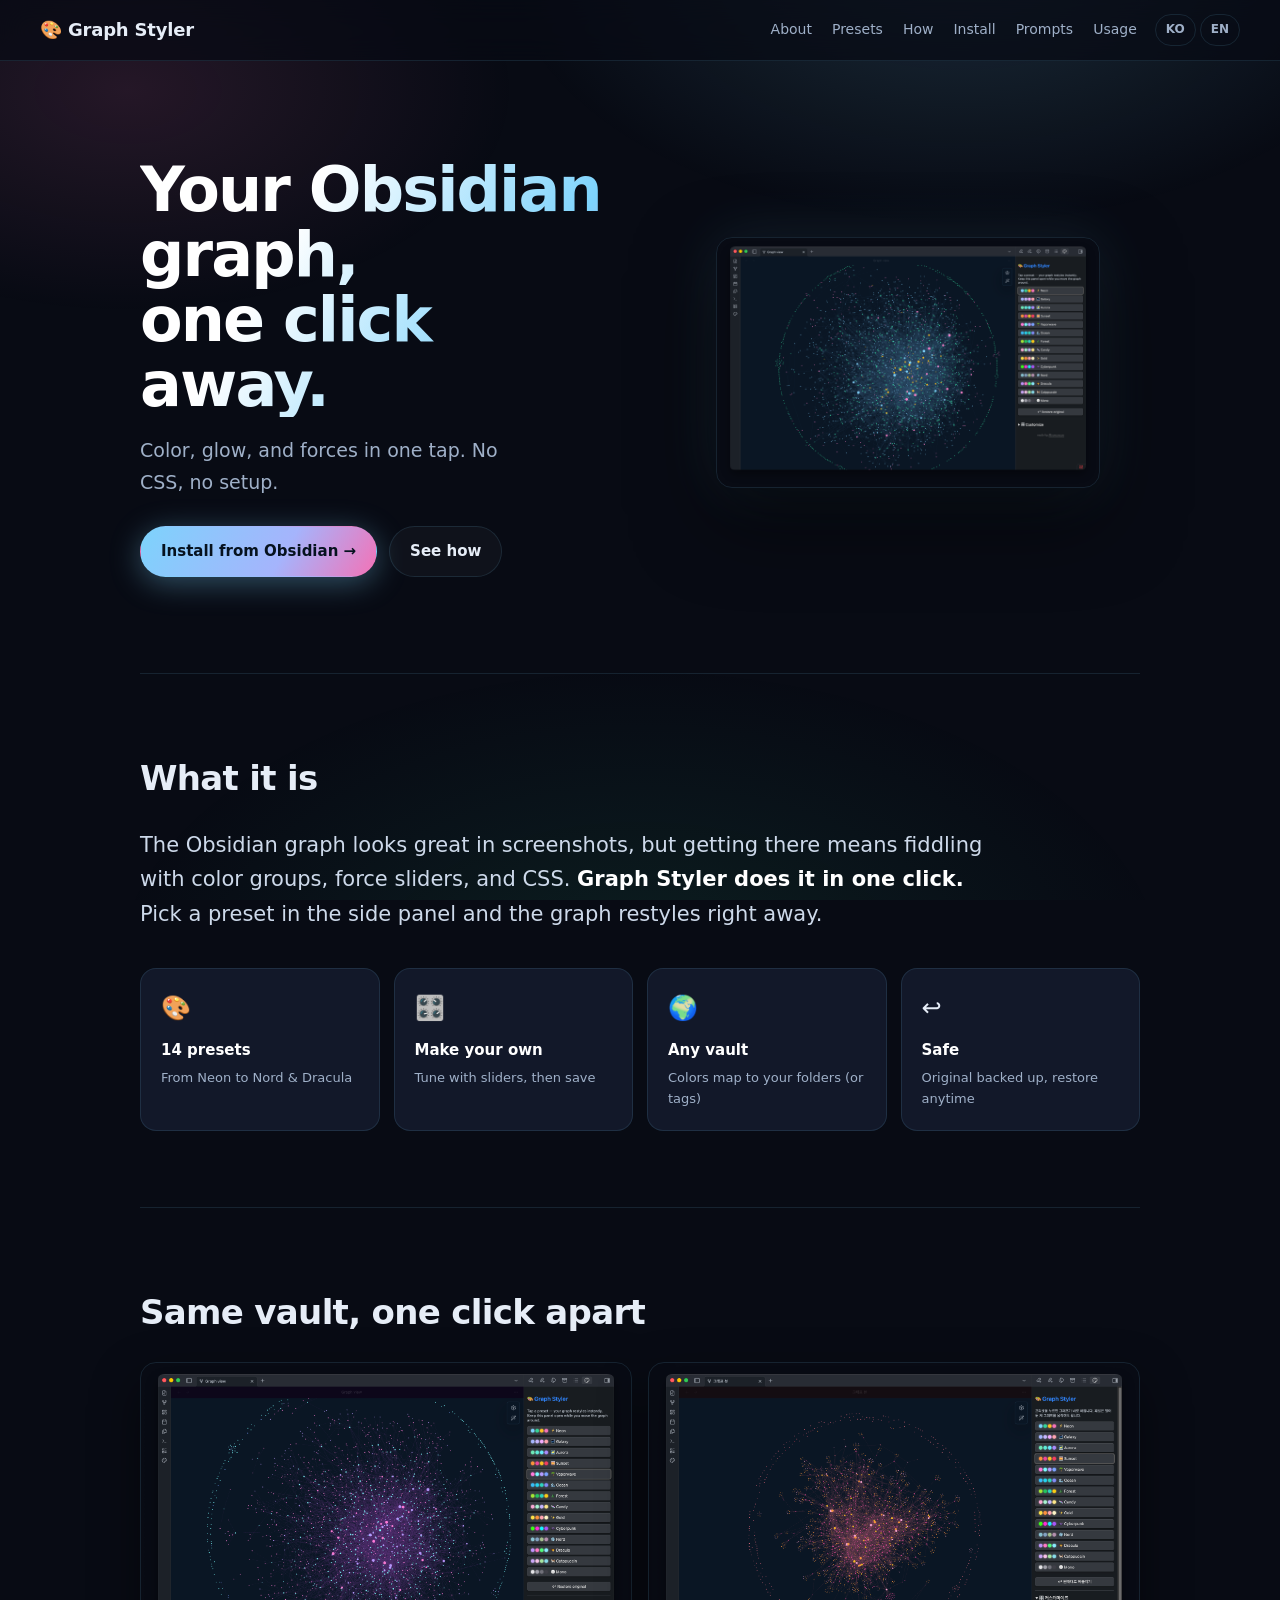
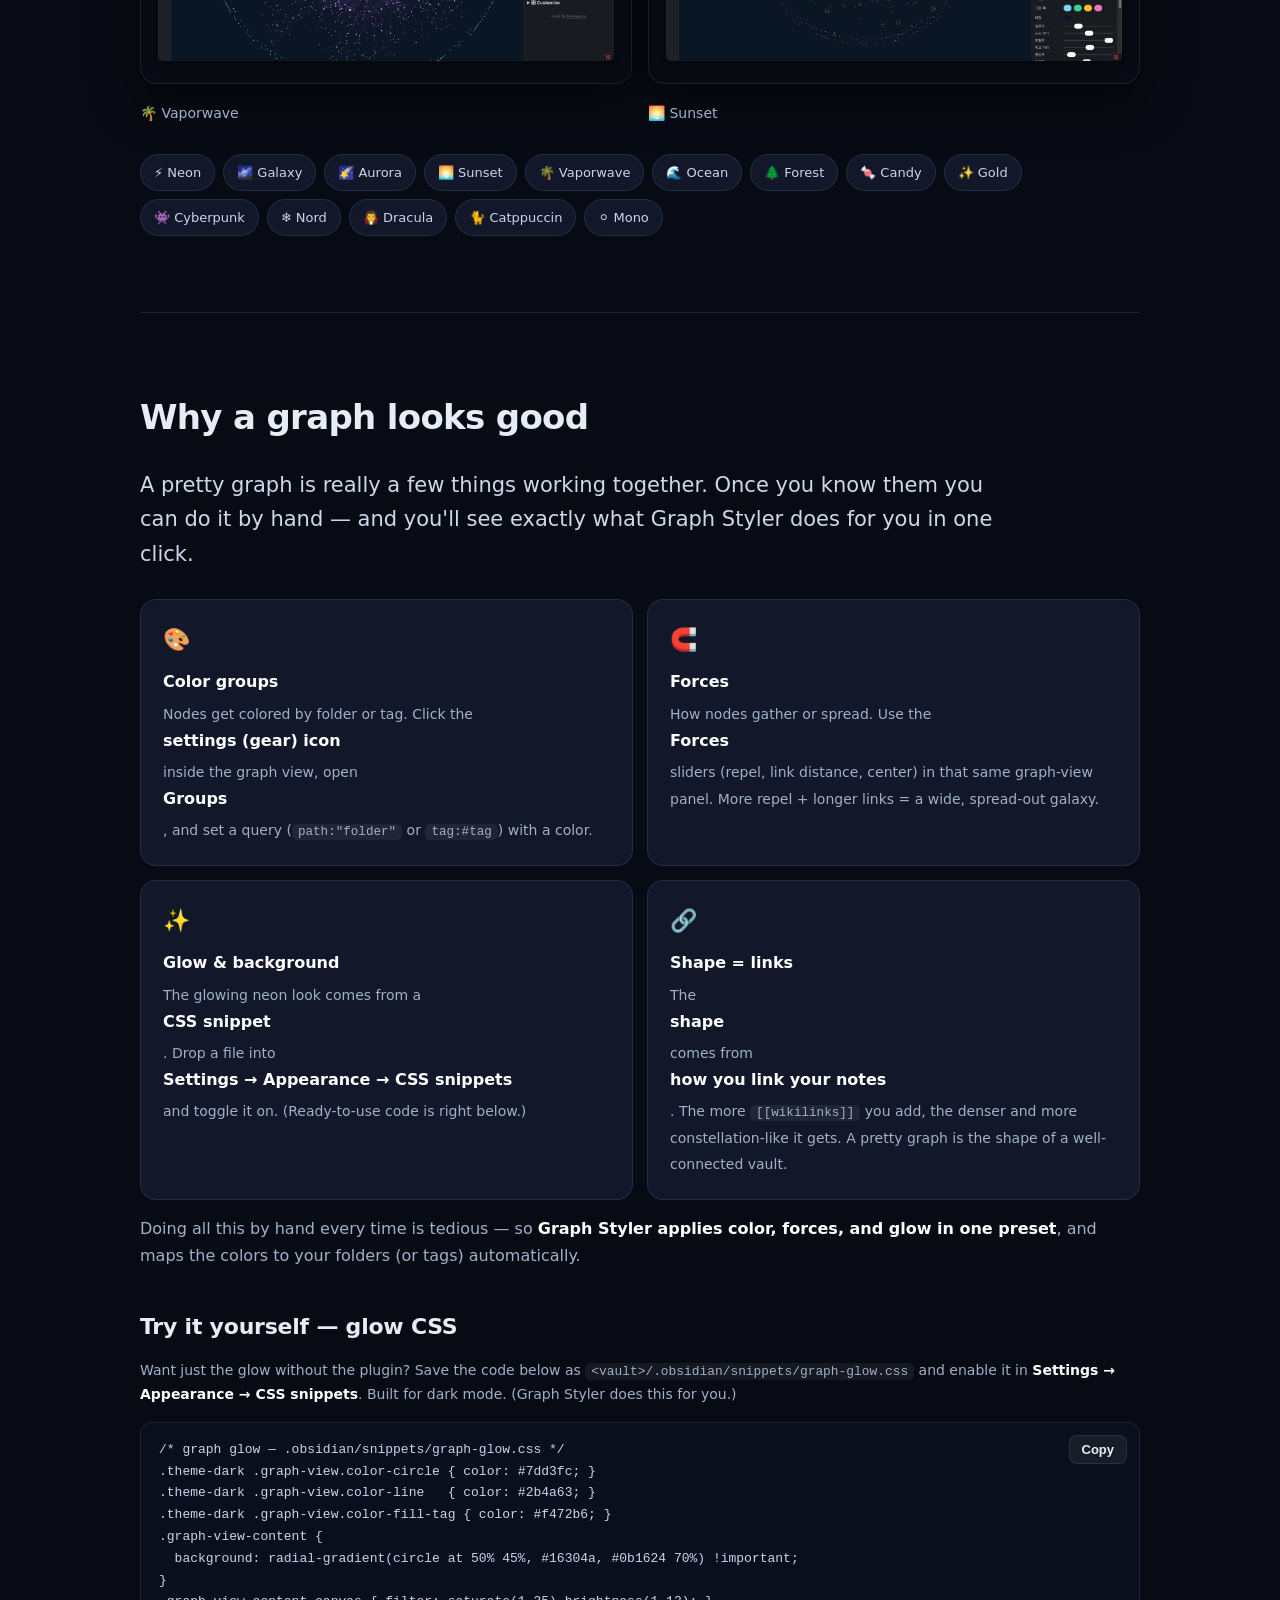
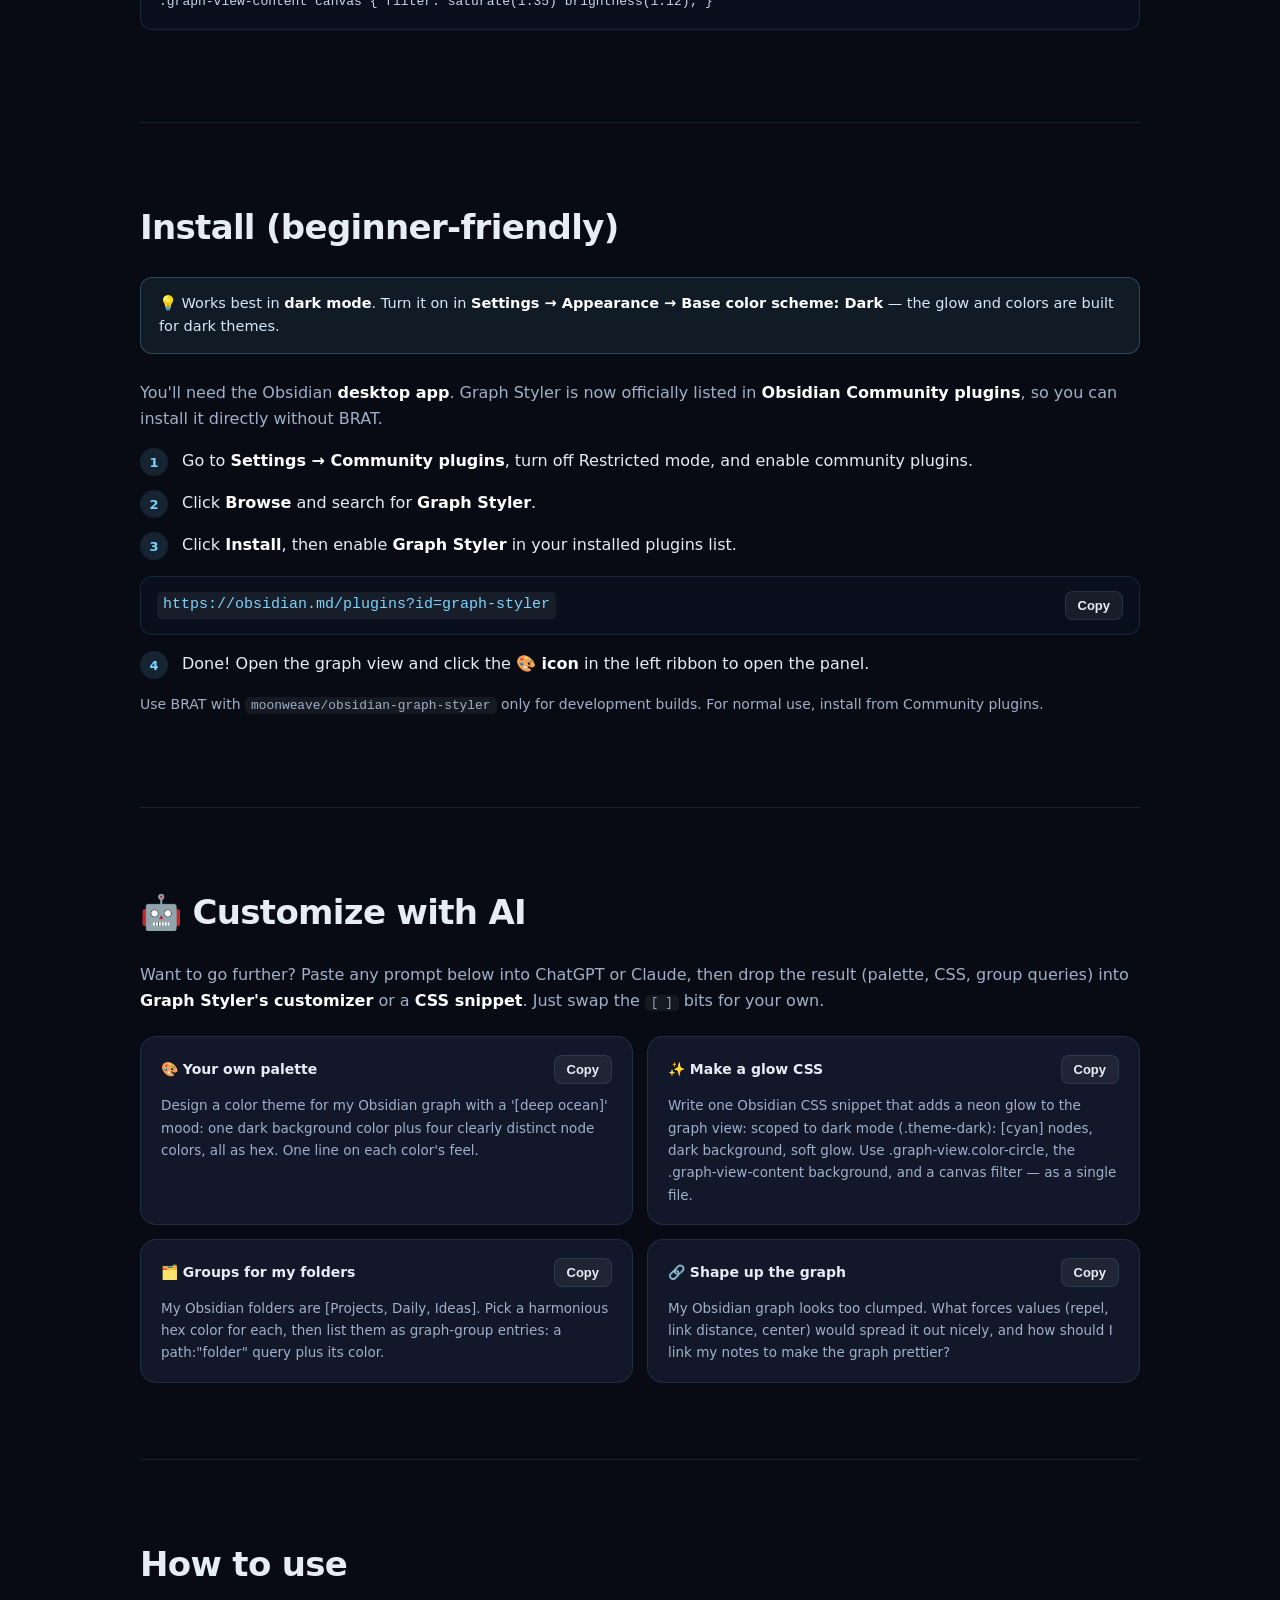
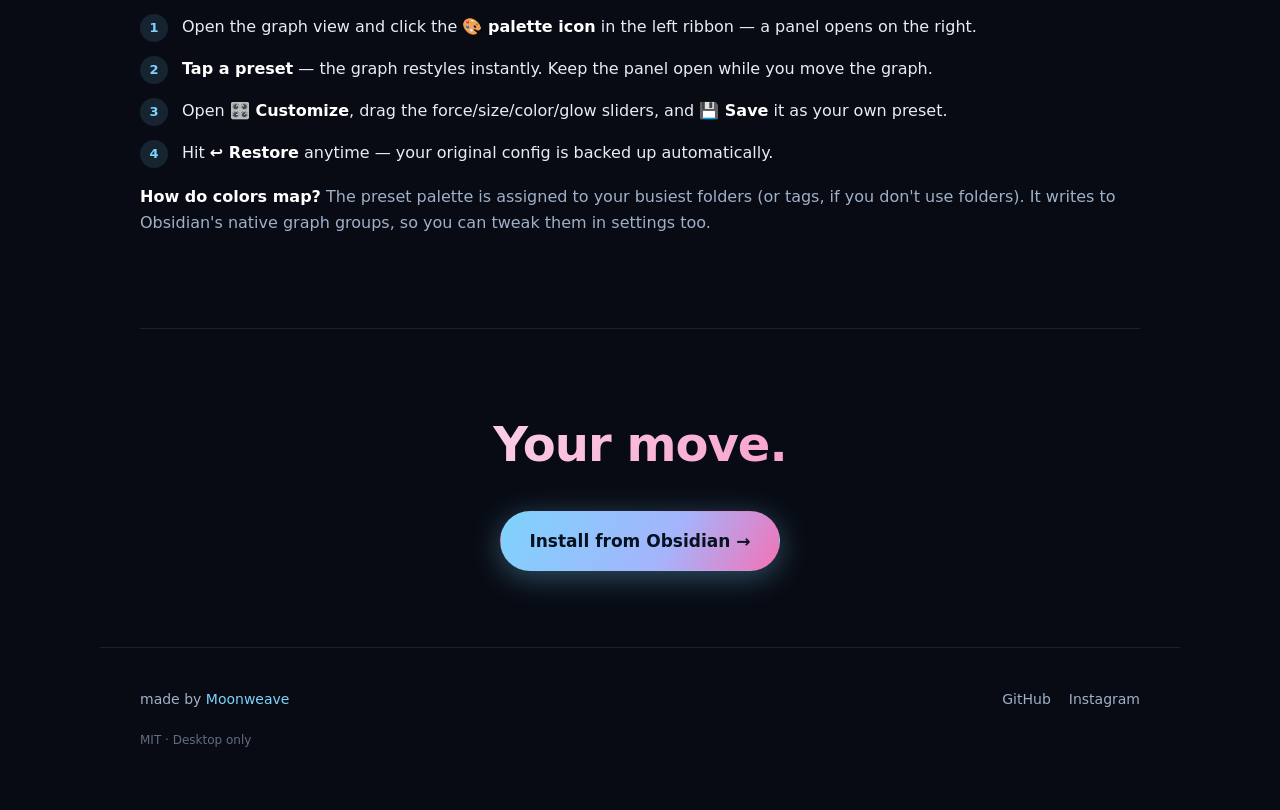
==== en/index.html @ 017f6d4f "Update Graph Styler install instructions" ====
<!doctype html>
<html lang="en">
<head>
  <meta charset="utf-8" />
  <meta name="viewport" content="width=device-width, initial-scale=1" />
  <title>Graph Styler — Your Obsidian graph, one click away</title>
  <meta name="description" content="Make your Obsidian graph view beautiful in one click. 14 presets, custom themes, no CSS setup." />
  <meta property="og:title" content="Graph Styler" />
  <meta property="og:description" content="Your Obsidian graph, one click away. 14 presets and custom themes." />
  <meta property="og:image" content="../assets/hero.png" />
  <meta name="theme-color" content="#080b14" />
  <link rel="icon" href="data:image/svg+xml,<svg xmlns=%22http://www.w3.org/2000/svg%22 viewBox=%220 0 100 100%22><text y=%22.9em%22 font-size=%2288%22>%F0%9F%8E%A8</text></svg>" />
  <link rel="stylesheet" href="../style.css" />
</head>
<body>
  <header class="nav">
    <a class="brand" href="../">🎨 Graph Styler</a>
    <nav class="links">
      <a href="#about">About</a>
      <a href="#presets">Presets</a>
      <a href="#how">How</a>
      <a href="#install">Install</a>
      <a href="#ai">Prompts</a>
      <a href="#usage">Usage</a>
    </nav>
    <div class="lang">
      <a class="lang-btn" href="../">KO</a>
      <a class="lang-btn active" href="./">EN</a>
    </div>
  </header>

  <main id="top">
    <!-- HERO -->
    <section class="hero">
      <div class="hero-text">
        <h1>Your Obsidian graph,<br>one click away.</h1>
        <p class="lead">Color, glow, and forces in one tap. No CSS, no setup.</p>
        <div class="cta">
          <a class="btn primary" href="https://obsidian.md/plugins?id=graph-styler" target="_blank" rel="noopener">Install from Obsidian →</a>
          <a class="btn ghost" href="#usage">See how</a>
        </div>
      </div>
      <figure class="hero-shot">
        <img src="../assets/hero.png" alt="Graph Styler in Obsidian" loading="eager" />
      </figure>
    </section>

    <!-- ABOUT -->
    <section id="about" class="section">
      <h2>What it is</h2>
      <p class="big">The Obsidian graph looks great in screenshots, but getting there means fiddling with color groups, force sliders, and CSS. <b>Graph Styler does it in one click.</b> Pick a preset in the side panel and the graph restyles right away.</p>
      <ul class="feature-grid">
        <li><span class="fi">🎨</span><b>14 presets</b><em>From Neon to Nord & Dracula</em></li>
        <li><span class="fi">🎛️</span><b>Make your own</b><em>Tune with sliders, then save</em></li>
        <li><span class="fi">🌍</span><b>Any vault</b><em>Colors map to your folders (or tags)</em></li>
        <li><span class="fi">↩︎</span><b>Safe</b><em>Original backed up, restore anytime</em></li>
      </ul>
    </section>

    <!-- PRESETS -->
    <section id="presets" class="section">
      <h2>Same vault, one click apart</h2>
      <div class="gallery">
        <figure><img src="../assets/vaporwave.png" alt="Vaporwave preset" loading="lazy" /><figcaption>🌴 Vaporwave</figcaption></figure>
        <figure><img src="../assets/sunset.png" alt="Sunset preset" loading="lazy" /><figcaption>🌅 Sunset</figcaption></figure>
      </div>
      <div class="chips">
        <span>⚡ Neon</span><span>🌌 Galaxy</span><span>🌠 Aurora</span><span>🌅 Sunset</span>
        <span>🌴 Vaporwave</span><span>🌊 Ocean</span><span>🌲 Forest</span><span>🍬 Candy</span>
        <span>✨ Gold</span><span>👾 Cyberpunk</span><span>❄️ Nord</span><span>🧛 Dracula</span>
        <span>🐈 Catppuccin</span><span>⚪ Mono</span>
      </div>
    </section>

    <!-- HOW -->
    <section id="how" class="section">
      <h2>Why a graph looks good</h2>
      <p class="big">A pretty graph is really a few things working together. Once you know them you can do it by hand — and you'll see exactly what Graph Styler does for you in one click.</p>
      <ul class="how-grid">
        <li>
          <span class="hi">🎨</span>
          <b>Color groups</b>
          <span>Nodes get colored by folder or tag. Click the <b>settings (gear) icon</b> inside the graph view, open <b>Groups</b>, and set a query (<code>path:&quot;folder&quot;</code> or <code>tag:#tag</code>) with a color.</span>
        </li>
        <li>
          <span class="hi">🧲</span>
          <b>Forces</b>
          <span>How nodes gather or spread. Use the <b>Forces</b> sliders (repel, link distance, center) in that same graph-view panel. More repel + longer links = a wide, spread-out galaxy.</span>
        </li>
        <li>
          <span class="hi">✨</span>
          <b>Glow &amp; background</b>
          <span>The glowing neon look comes from a <b>CSS snippet</b>. Drop a file into <b>Settings → Appearance → CSS snippets</b> and toggle it on. (Ready-to-use code is right below.)</span>
        </li>
        <li>
          <span class="hi">🔗</span>
          <b>Shape = links</b>
          <span>The <b>shape</b> comes from <b>how you link your notes</b>. The more <code>[[wikilinks]]</code> you add, the denser and more constellation-like it gets. A pretty graph is the shape of a well-connected vault.</span>
        </li>
      </ul>
      <p class="muted">Doing all this by hand every time is tedious — so <b>Graph Styler applies color, forces, and glow in one preset</b>, and maps the colors to your folders (or tags) automatically.</p>

      <h3>Try it yourself — glow CSS</h3>
      <p class="muted small">Want just the glow without the plugin? Save the code below as <code>&lt;vault&gt;/.obsidian/snippets/graph-glow.css</code> and enable it in <b>Settings → Appearance → CSS snippets</b>. Built for dark mode. (Graph Styler does this for you.)</p>
      <div class="snippet">
        <pre><code>/* graph glow — .obsidian/snippets/graph-glow.css */
.theme-dark .graph-view.color-circle { color: #7dd3fc; }
.theme-dark .graph-view.color-line   { color: #2b4a63; }
.theme-dark .graph-view.color-fill-tag { color: #f472b6; }
.graph-view-content {
  background: radial-gradient(circle at 50% 45%, #16304a, #0b1624 70%) !important;
}
.graph-view-content canvas { filter: saturate(1.35) brightness(1.12); }</code></pre>
        <button class="copy snippet-copy">Copy</button>
      </div>
    </section>

    <!-- INSTALL -->
    <section id="install" class="section">
      <h2>Install (beginner-friendly)</h2>
      <div class="tip">💡 Works best in <b>dark mode</b>. Turn it on in <b>Settings → Appearance → Base color scheme: Dark</b> — the glow and colors are built for dark themes.</div>
      <p class="muted">You'll need the Obsidian <b>desktop app</b>. Graph Styler is now officially listed in <b>Obsidian Community plugins</b>, so you can install it directly without BRAT.</p>
      <ol class="steps big-steps">
        <li><span class="n">1</span><span>Go to <b>Settings → Community plugins</b>, turn off Restricted mode, and enable community plugins.</span></li>
        <li><span class="n">2</span><span>Click <b>Browse</b> and search for <b>Graph Styler</b>.</span></li>
        <li><span class="n">3</span><span>Click <b>Install</b>, then enable <b>Graph Styler</b> in your installed plugins list.</span></li>
      </ol>
      <div class="code"><code>https://obsidian.md/plugins?id=graph-styler</code><button class="copy" data-copy="https://obsidian.md/plugins?id=graph-styler">Copy</button></div>
      <ol class="steps big-steps" start="4">
        <li><span class="n">4</span><span>Done! Open the graph view and click the <b>🎨 icon</b> in the left ribbon to open the panel.</span></li>
      </ol>
      <p class="muted small">Use BRAT with <code>moonweave/obsidian-graph-styler</code> only for development builds. For normal use, install from Community plugins.</p>
    </section>

    <!-- AI PROMPTS -->
    <section id="ai" class="section">
      <h2>🤖 Customize with AI</h2>
      <p class="muted">Want to go further? Paste any prompt below into ChatGPT or Claude, then drop the result (palette, CSS, group queries) into <b>Graph Styler's customizer</b> or a <b>CSS snippet</b>. Just swap the <code>[ ]</code> bits for your own.</p>

      <div class="prompts">
        <div class="prompt">
          <div class="prompt-head"><span class="prompt-label">🎨 Your own palette</span><button class="copy prompt-copy">Copy</button></div>
          <p class="prompt-text">Design a color theme for my Obsidian graph with a '[deep ocean]' mood: one dark background color plus four clearly distinct node colors, all as hex. One line on each color's feel.</p>
        </div>

        <div class="prompt">
          <div class="prompt-head"><span class="prompt-label">✨ Make a glow CSS</span><button class="copy prompt-copy">Copy</button></div>
          <p class="prompt-text">Write one Obsidian CSS snippet that adds a neon glow to the graph view: scoped to dark mode (.theme-dark): [cyan] nodes, dark background, soft glow. Use .graph-view.color-circle, the .graph-view-content background, and a canvas filter — as a single file.</p>
        </div>

        <div class="prompt">
          <div class="prompt-head"><span class="prompt-label">🗂️ Groups for my folders</span><button class="copy prompt-copy">Copy</button></div>
          <p class="prompt-text">My Obsidian folders are [Projects, Daily, Ideas]. Pick a harmonious hex color for each, then list them as graph-group entries: a path:&quot;folder&quot; query plus its color.</p>
        </div>

        <div class="prompt">
          <div class="prompt-head"><span class="prompt-label">🔗 Shape up the graph</span><button class="copy prompt-copy">Copy</button></div>
          <p class="prompt-text">My Obsidian graph looks too clumped. What forces values (repel, link distance, center) would spread it out nicely, and how should I link my notes to make the graph prettier?</p>
        </div>
      </div>
    </section>

    <!-- USAGE -->
    <section id="usage" class="section">
      <h2>How to use</h2>
      <ol class="steps big-steps">
        <li><span class="n">1</span><span>Open the graph view and click the <b>🎨 palette icon</b> in the left ribbon — a panel opens on the right.</span></li>
        <li><span class="n">2</span><span><b>Tap a preset</b> — the graph restyles instantly. Keep the panel open while you move the graph.</span></li>
        <li><span class="n">3</span><span>Open <b>🎛️ Customize</b>, drag the force/size/color/glow sliders, and <b>💾 Save</b> it as your own preset.</span></li>
        <li><span class="n">4</span><span>Hit <b>↩︎ Restore</b> anytime — your original config is backed up automatically.</span></li>
      </ol>
      <p class="muted"><b>How do colors map?</b> The preset palette is assigned to your busiest folders (or tags, if you don't use folders). It writes to Obsidian's native graph groups, so you can tweak them in settings too.</p>
    </section>

    <!-- CTA -->
    <section class="section closer">
      <h2>Your move.</h2>
      <a class="btn primary big" href="https://obsidian.md/plugins?id=graph-styler" target="_blank" rel="noopener">Install from Obsidian →</a>
    </section>
  </main>

  <footer class="footer">
    <div class="made">made by <a href="https://github.com/moonweave" target="_blank" rel="noopener">Moonweave</a></div>
    <div class="flinks">
      <a href="https://github.com/moonweave/obsidian-graph-styler" target="_blank" rel="noopener">GitHub</a>
      <a href="https://www.instagram.com/phd.ai.log/" target="_blank" rel="noopener">Instagram</a>
    </div>
    <div class="lic">MIT · Desktop only</div>
  </footer>

  <script src="../script.js"></script>
</body>
</html>
---- style.css ----
:root {
  --bg: #080b14;
  --bg2: #0e1322;
  --card: #121829;
  --border: rgba(125, 211, 252, 0.12);
  --text: #e6edf7;
  --muted: #9fb0c8;
  --accent: #7dd3fc;
  --accent2: #f472b6;
  --accent3: #34d399;
  --radius: 16px;
  --maxw: 1080px;
}

* { box-sizing: border-box; }

html { scroll-behavior: smooth; scroll-padding-top: 80px; }

body {
  margin: 0;
  background: var(--bg);
  color: var(--text);
  font-family: system-ui, -apple-system, "Apple SD Gothic Neo", "Pretendard",
    "Segoe UI", Roboto, sans-serif;
  line-height: 1.65;
  -webkit-font-smoothing: antialiased;
  overflow-x: hidden;
}

body::before {
  content: "";
  position: fixed;
  inset: 0;
  z-index: -1;
  background:
    radial-gradient(60% 50% at 75% -5%, rgba(125, 211, 252, 0.16), transparent 60%),
    radial-gradient(55% 45% at 10% 10%, rgba(244, 114, 182, 0.12), transparent 55%),
    radial-gradient(70% 60% at 50% 110%, rgba(52, 211, 153, 0.10), transparent 60%);
}

a { color: inherit; text-decoration: none; }
b { color: #fff; font-weight: 650; }

/* ---- nav ---- */
.nav {
  position: sticky;
  top: 0;
  z-index: 50;
  display: flex;
  align-items: center;
  gap: 18px;
  padding: 14px clamp(16px, 4vw, 40px);
  background: rgba(8, 11, 20, 0.72);
  backdrop-filter: blur(14px);
  border-bottom: 1px solid var(--border);
}
.brand { font-weight: 700; font-size: 18px; letter-spacing: -0.01em; }
.nav .links { display: flex; gap: 20px; margin-left: auto; font-size: 14px; color: var(--muted); }
.nav .links a:hover { color: var(--text); }
.lang { display: flex; gap: 4px; }
.lang-btn {
  background: transparent; border: 1px solid var(--border); color: var(--muted);
  font-size: 12px; font-weight: 600; padding: 5px 10px; border-radius: 999px; cursor: pointer;
}
.lang-btn.active { color: #06121f; background: var(--accent); border-color: var(--accent); }

/* ---- layout ---- */
main { max-width: var(--maxw); margin: 0 auto; padding: 0 clamp(16px, 4vw, 40px); }
.section { padding: 76px 0; border-top: 1px solid var(--border); }
.section h2 { font-size: clamp(24px, 3.4vw, 34px); letter-spacing: -0.02em; margin: 0 0 22px; }

/* ---- hero ---- */
.hero {
  display: grid;
  grid-template-columns: 1.05fr 1fr;
  gap: 48px;
  align-items: center;
  padding: clamp(48px, 8vw, 96px) 0;
}
.hero h1 {
  font-size: clamp(34px, 6vw, 62px);
  line-height: 1.05;
  letter-spacing: -0.03em;
  margin: 0 0 18px;
  background: linear-gradient(120deg, #fff 30%, var(--accent) 75%, var(--accent2));
  -webkit-background-clip: text;
  background-clip: text;
  color: transparent;
}
.lead { font-size: clamp(16px, 2vw, 19px); color: var(--muted); margin: 0 0 28px; max-width: 30ch; }
.cta { display: flex; gap: 12px; flex-wrap: wrap; }

.btn {
  display: inline-flex; align-items: center; gap: 6px;
  font-weight: 650; font-size: 15px; padding: 12px 20px; border-radius: 999px;
  border: 1px solid transparent; cursor: pointer; transition: transform .12s ease, box-shadow .2s ease;
}
.btn.primary {
  color: #06121f;
  background: linear-gradient(120deg, var(--accent), #a5b4fc 60%, var(--accent2));
  box-shadow: 0 6px 30px rgba(125, 211, 252, 0.35);
}
.btn.primary:hover { transform: translateY(-2px); box-shadow: 0 10px 38px rgba(125, 211, 252, 0.5); }
.btn.ghost { color: var(--text); border-color: var(--border); background: rgba(255, 255, 255, 0.03); }
.btn.ghost:hover { border-color: var(--accent); }
.btn.big { font-size: 17px; padding: 15px 28px; }

.hero-shot img {
  width: 100%; border-radius: var(--radius);
  border: 1px solid var(--border);
  box-shadow: 0 30px 80px rgba(0, 0, 0, 0.55), 0 0 60px rgba(125, 211, 252, 0.12);
}

/* ---- about ---- */
.big { font-size: clamp(17px, 2.1vw, 21px); color: #cdd9ea; max-width: 64ch; }
.muted { color: var(--muted); }
.small { font-size: 14px; }

.feature-grid {
  list-style: none; padding: 0; margin: 36px 0 0;
  display: grid; grid-template-columns: repeat(4, 1fr); gap: 14px;
}
.feature-grid li {
  background: var(--card); border: 1px solid var(--border); border-radius: var(--radius);
  padding: 20px; display: flex; flex-direction: column; gap: 4px;
}
.feature-grid .fi { font-size: 24px; margin-bottom: 6px; }
.feature-grid b { font-size: 15px; }
.feature-grid em { font-style: normal; font-size: 13px; color: var(--muted); }

/* ---- presets ---- */
.gallery { display: grid; grid-template-columns: 1fr 1fr; gap: 16px; }
.gallery figure { margin: 0; }
.gallery img {
  width: 100%; border-radius: var(--radius); border: 1px solid var(--border);
  box-shadow: 0 20px 50px rgba(0, 0, 0, 0.45);
}
.gallery figcaption { margin-top: 10px; color: var(--muted); font-size: 14px; }
.chips { display: flex; flex-wrap: wrap; gap: 8px; margin-top: 28px; }
.chips span {
  font-size: 13px; padding: 7px 13px; border-radius: 999px;
  background: var(--card); border: 1px solid var(--border); color: #c8d6ea;
}

/* ---- steps / code ---- */
.steps { list-style: none; padding: 0; margin: 0; display: flex; flex-direction: column; gap: 14px; }
.steps li { display: flex; gap: 14px; align-items: flex-start; }
.steps .n {
  flex: 0 0 28px; height: 28px; border-radius: 50%;
  background: rgba(125, 211, 252, 0.12); color: var(--accent);
  display: grid; place-items: center; font-size: 13px; font-weight: 700;
}
.big-steps li { font-size: 16px; }
.code {
  display: flex; align-items: center; justify-content: space-between; gap: 12px;
  margin: 16px 0; padding: 14px 16px; border-radius: 12px;
  background: #0a0f1d; border: 1px solid var(--border);
}
.code code { font-family: ui-monospace, "SF Mono", Menlo, monospace; color: var(--accent); font-size: 15px; }
.copy {
  background: rgba(255, 255, 255, 0.06); border: 1px solid var(--border); color: var(--text);
  font-size: 13px; font-weight: 600; padding: 6px 12px; border-radius: 8px; cursor: pointer; flex-shrink: 0;
}
.copy:hover { border-color: var(--accent); }
.copy.done { color: var(--accent3); border-color: var(--accent3); }
code { background: rgba(255, 255, 255, 0.06); padding: 1px 6px; border-radius: 5px; font-size: 0.92em; }

/* ---- closer / footer ---- */
.closer { text-align: center; }
.closer h2 {
  font-size: clamp(28px, 5vw, 48px);
  background: linear-gradient(120deg, #fff, var(--accent2));
  -webkit-background-clip: text; background-clip: text; color: transparent;
  margin-bottom: 26px;
}
.footer {
  max-width: var(--maxw); margin: 0 auto; padding: 40px clamp(16px, 4vw, 40px) 60px;
  border-top: 1px solid var(--border);
  display: flex; align-items: center; gap: 20px; flex-wrap: wrap; color: var(--muted); font-size: 14px;
}
.footer .made a { color: var(--accent); }
.footer .flinks { display: flex; gap: 18px; margin-left: auto; }
.footer .flinks a:hover { color: var(--text); }
.footer .lic { width: 100%; font-size: 12px; opacity: 0.6; }

/* ---- lang toggle ---- */
[data-en] { transition: opacity .12s ease; }

/* ---- responsive ---- */
@media (max-width: 820px) {
  .hero { grid-template-columns: 1fr; gap: 32px; }
  .feature-grid { grid-template-columns: 1fr 1fr; }
  .gallery { grid-template-columns: 1fr; }
  .nav .links { display: none; }
}
@media (max-width: 460px) {
  .feature-grid { grid-template-columns: 1fr; }
}

/* ---- how / snippet ---- */
.section h3 { font-size: clamp(18px, 2.4vw, 22px); margin: 40px 0 12px; letter-spacing: -0.01em; }
.how-grid { list-style: none; padding: 0; margin: 28px 0 0; display: grid; grid-template-columns: 1fr 1fr; gap: 14px; }
.how-grid li { background: var(--card); border: 1px solid var(--border); border-radius: var(--radius); padding: 22px; }
.how-grid .hi { display: block; font-size: 22px; margin-bottom: 10px; }
.how-grid b { display: block; font-size: 16px; margin-bottom: 6px; }
.how-grid li > span:not(.hi) { color: var(--muted); font-size: 14px; line-height: 1.6; }
.how-grid code, .steps code { font-size: 0.9em; }
.snippet { position: relative; margin: 16px 0; padding: 16px 18px; border-radius: 12px; background: #0a0f1d; border: 1px solid var(--border); overflow-x: auto; }
.snippet pre { margin: 0; }
.snippet code { font-family: ui-monospace, "SF Mono", Menlo, monospace; font-size: 13px; line-height: 1.6; color: #c8d6ea; background: none; padding: 0; white-space: pre; }
.snippet .snippet-copy { position: absolute; top: 12px; right: 12px; }
kbd { background: rgba(255, 255, 255, 0.08); border: 1px solid var(--border); border-radius: 5px; padding: 1px 6px; font-size: 0.85em; font-family: ui-monospace, monospace; }
@media (max-width: 700px) { .how-grid { grid-template-columns: 1fr; } }

/* ---- ai prompts ---- */
.prompts { display: grid; grid-template-columns: 1fr 1fr; gap: 14px; margin-top: 22px; }
.prompt { background: var(--card); border: 1px solid var(--border); border-radius: var(--radius); padding: 18px 20px; }
.prompt-head { display: flex; align-items: center; justify-content: space-between; gap: 12px; margin-bottom: 10px; }
.prompt-label { font-weight: 650; font-size: 14px; }
.prompt-text { margin: 0; font-size: 13.5px; line-height: 1.65; color: var(--muted); }
@media (max-width: 700px) { .prompts { grid-template-columns: 1fr; } }

/* ---- tip callout ---- */
.tip {
  margin: 18px 0 26px;
  padding: 14px 18px;
  border-radius: 12px;
  background: rgba(125, 211, 252, 0.08);
  border: 1px solid rgba(125, 211, 252, 0.25);
  color: #d7e8f7;
  font-size: 14.5px;
  line-height: 1.6;
}
.tip b { color: #fff; }
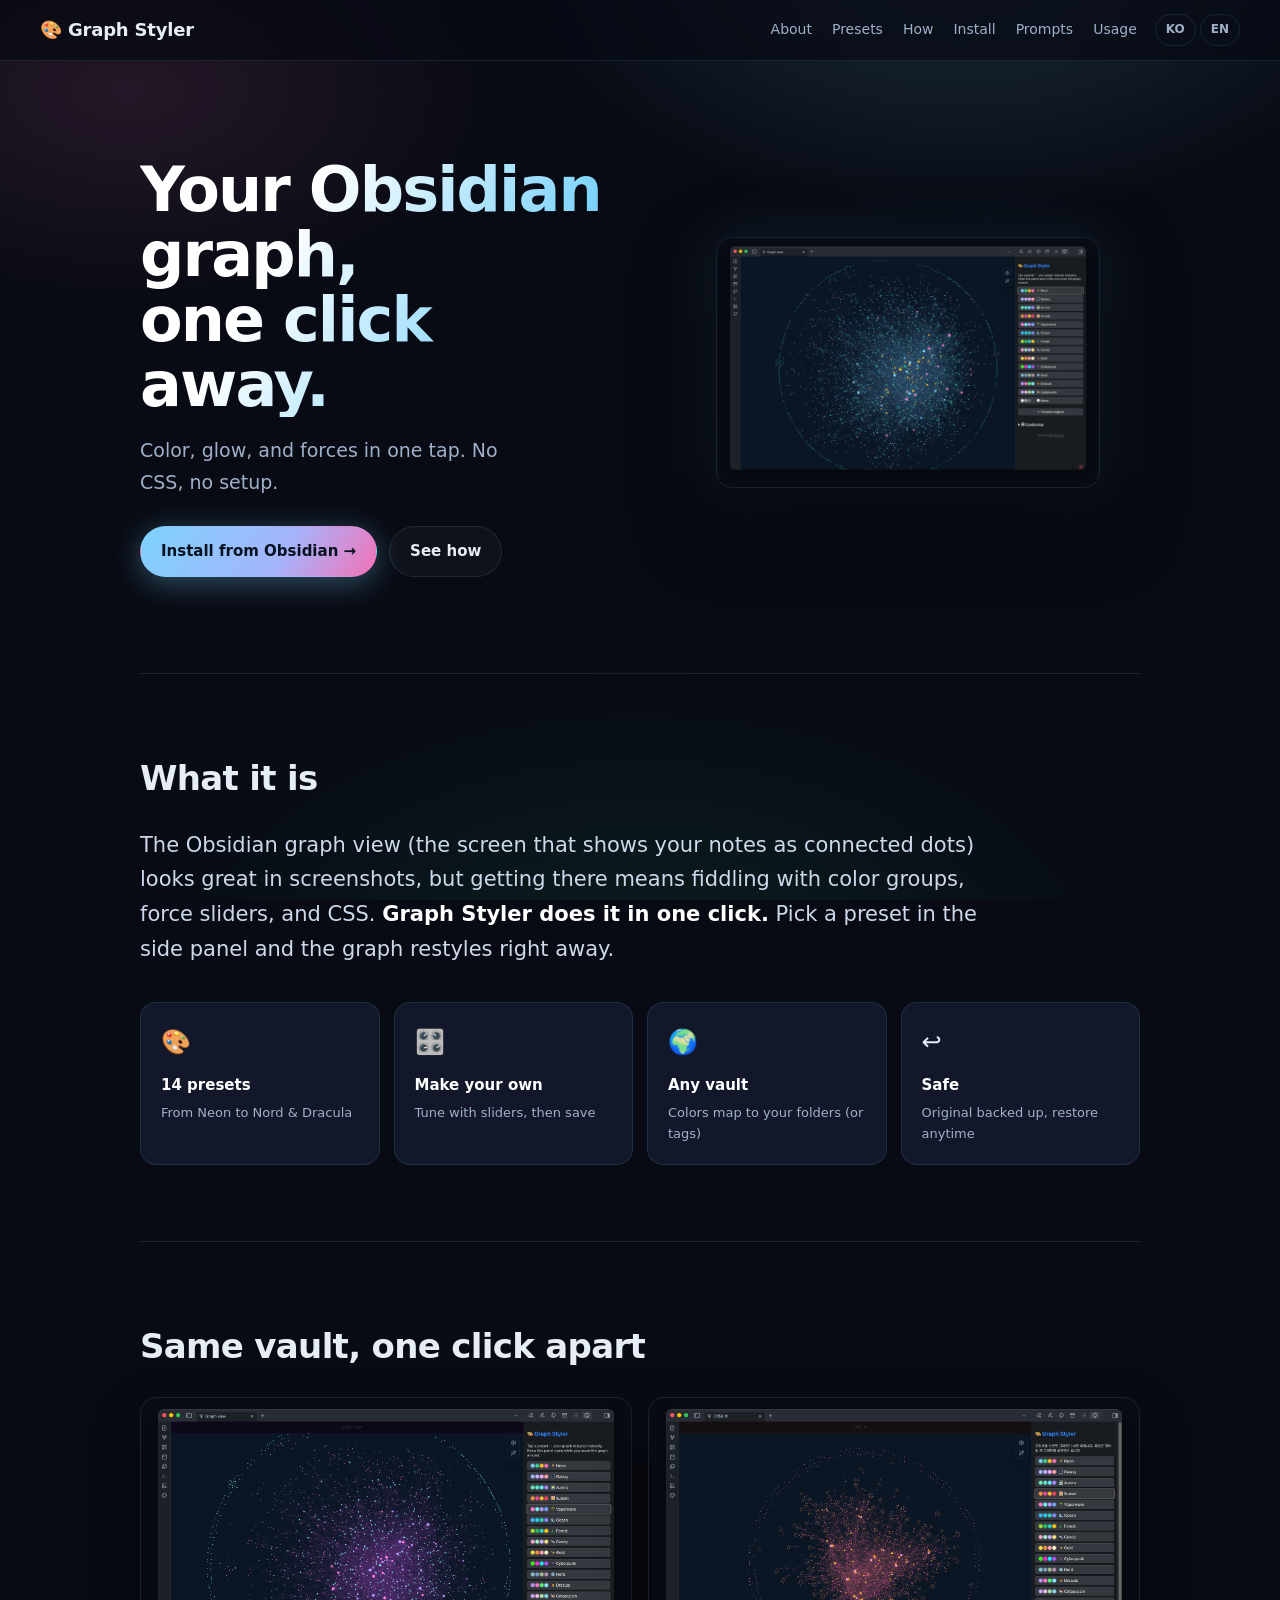
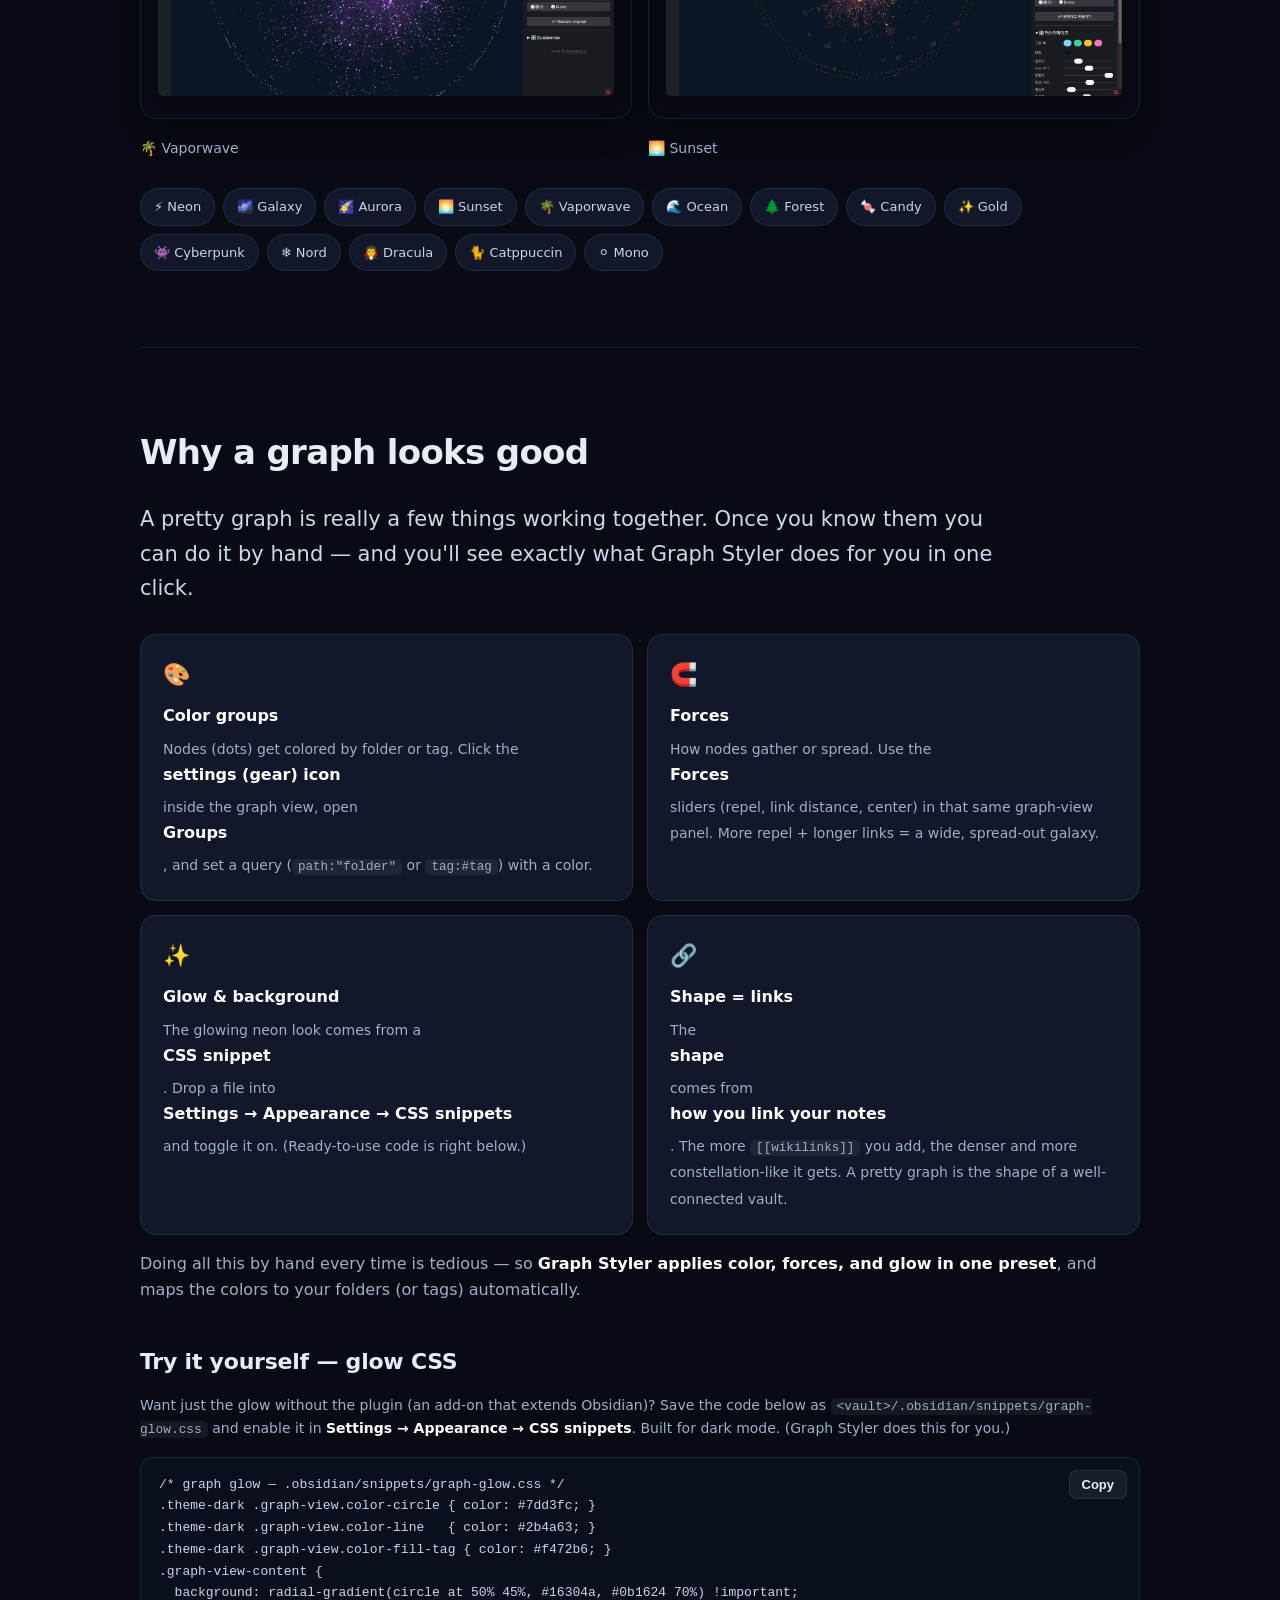
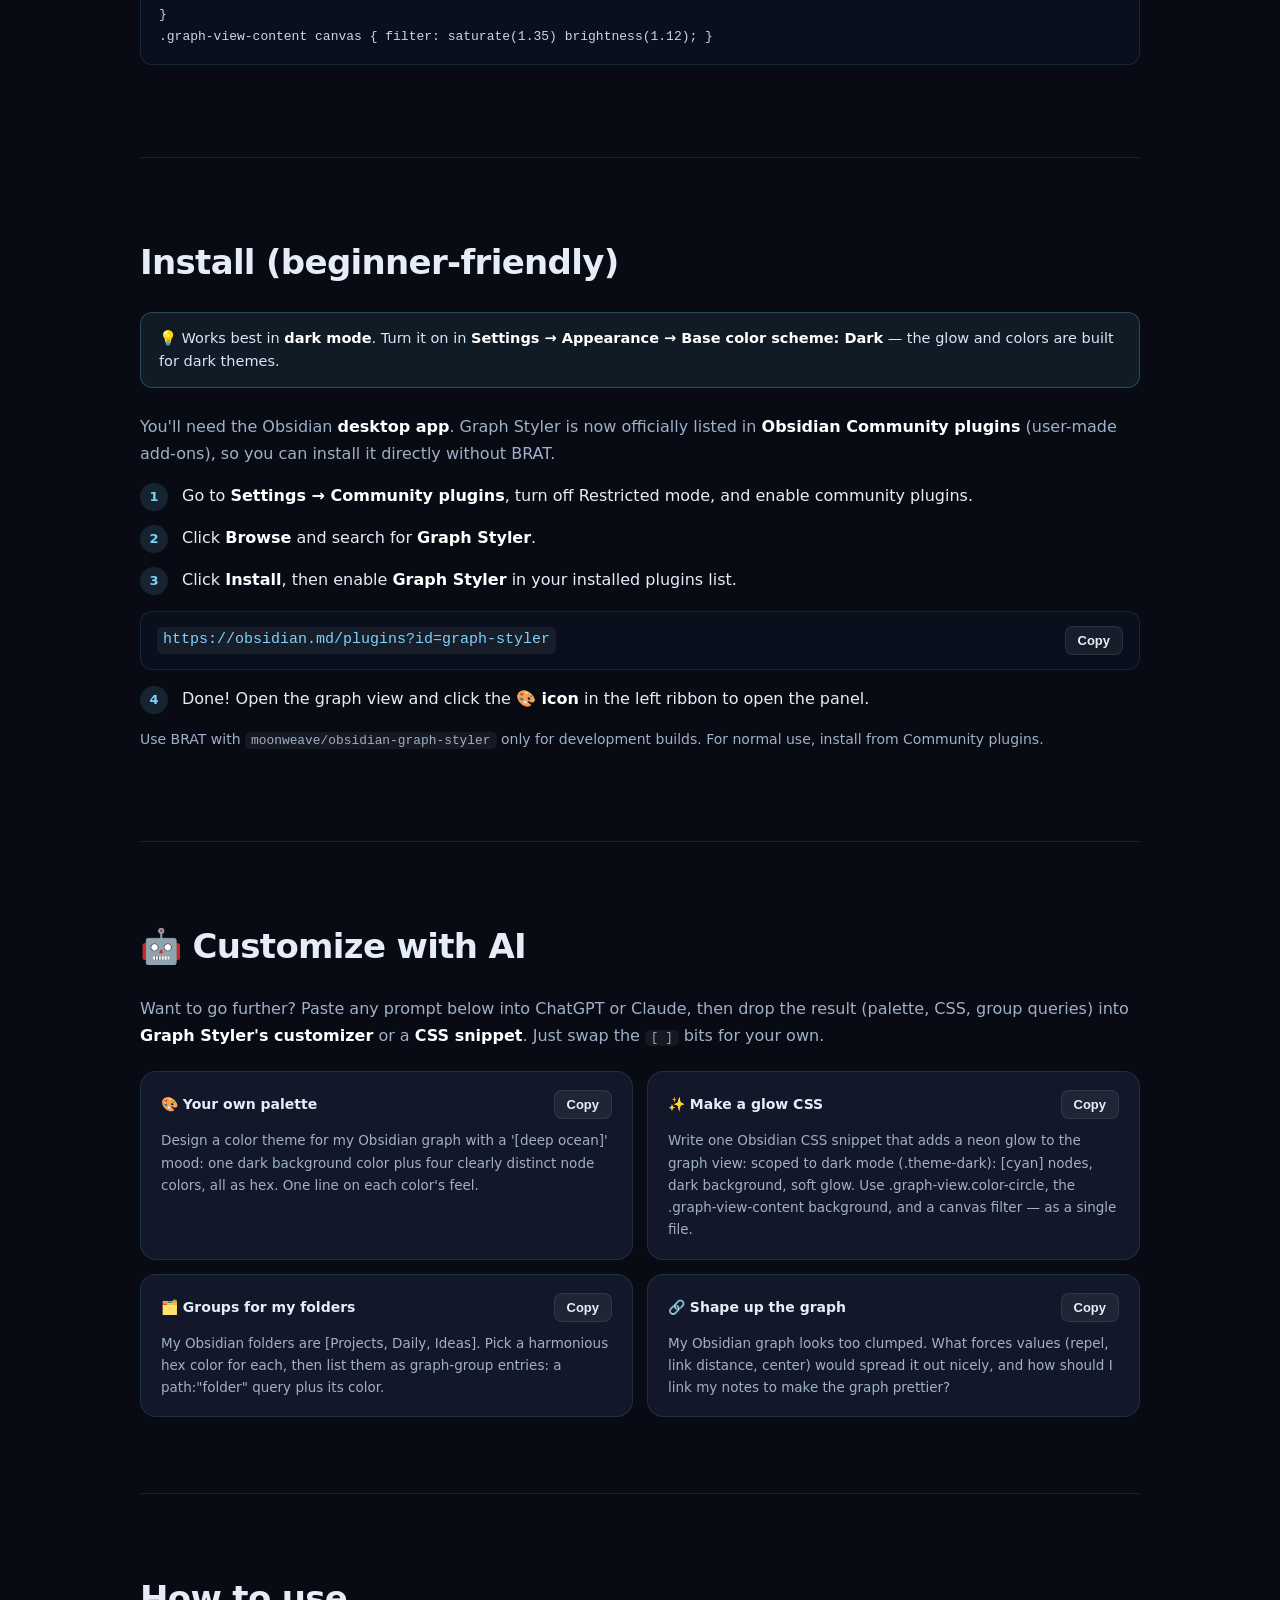
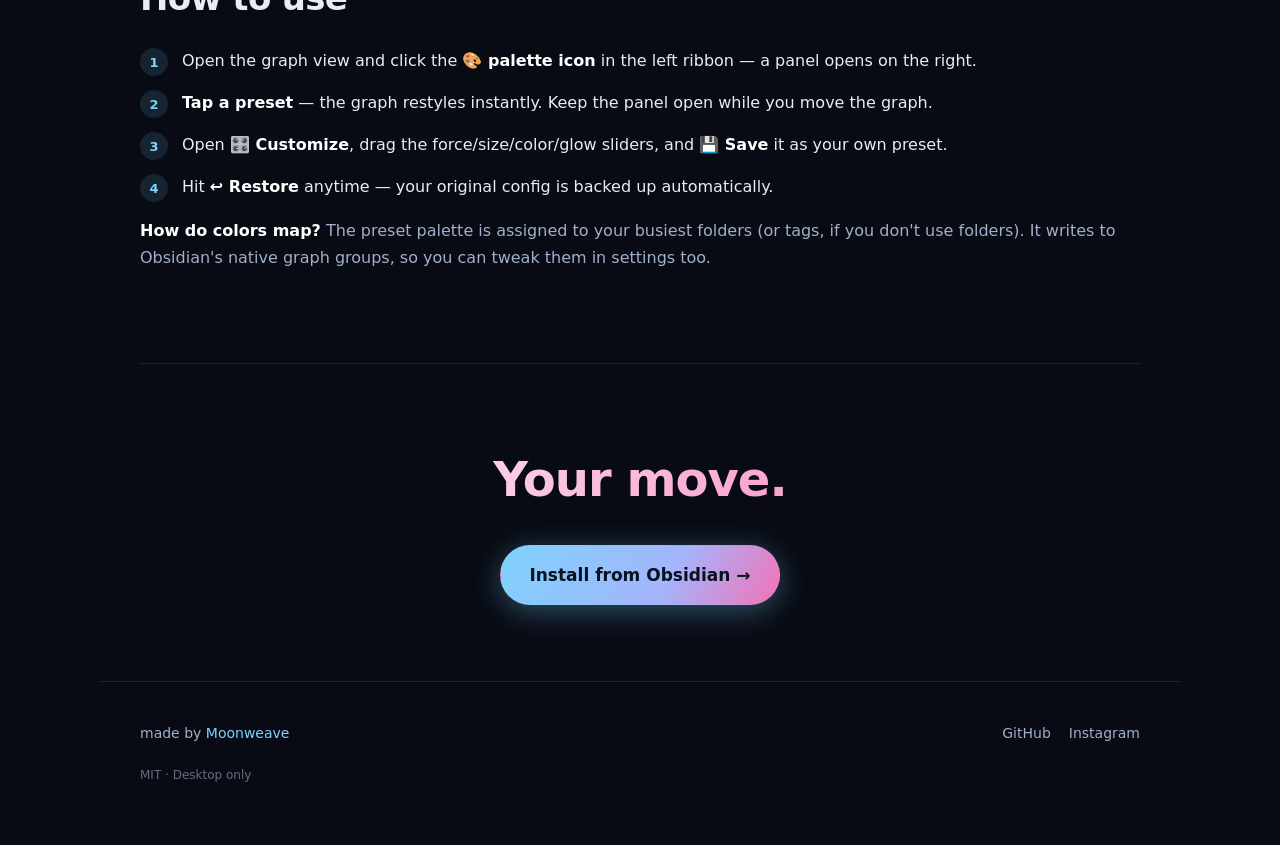
==== commit cd8a1c9d: "Gloss graph-view jargon for first-time visitors Add short first-mention glosses (graph view, node, p" ====
--- a/en/index.html
+++ b/en/index.html
@@ -48,7 +48,7 @@
     <!-- ABOUT -->
     <section id="about" class="section">
       <h2>What it is</h2>
-      <p class="big">The Obsidian graph looks great in screenshots, but getting there means fiddling with color groups, force sliders, and CSS. <b>Graph Styler does it in one click.</b> Pick a preset in the side panel and the graph restyles right away.</p>
+      <p class="big">The Obsidian graph view (the screen that shows your notes as connected dots) looks great in screenshots, but getting there means fiddling with color groups, force sliders, and CSS. <b>Graph Styler does it in one click.</b> Pick a preset in the side panel and the graph restyles right away.</p>
       <ul class="feature-grid">
         <li><span class="fi">🎨</span><b>14 presets</b><em>From Neon to Nord & Dracula</em></li>
         <li><span class="fi">🎛️</span><b>Make your own</b><em>Tune with sliders, then save</em></li>
@@ -80,7 +80,7 @@
         <li>
           <span class="hi">🎨</span>
           <b>Color groups</b>
-          <span>Nodes get colored by folder or tag. Click the <b>settings (gear) icon</b> inside the graph view, open <b>Groups</b>, and set a query (<code>path:&quot;folder&quot;</code> or <code>tag:#tag</code>) with a color.</span>
+          <span>Nodes (dots) get colored by folder or tag. Click the <b>settings (gear) icon</b> inside the graph view, open <b>Groups</b>, and set a query (<code>path:&quot;folder&quot;</code> or <code>tag:#tag</code>) with a color.</span>
         </li>
         <li>
           <span class="hi">🧲</span>
@@ -101,7 +101,7 @@
       <p class="muted">Doing all this by hand every time is tedious — so <b>Graph Styler applies color, forces, and glow in one preset</b>, and maps the colors to your folders (or tags) automatically.</p>
 
       <h3>Try it yourself — glow CSS</h3>
-      <p class="muted small">Want just the glow without the plugin? Save the code below as <code>&lt;vault&gt;/.obsidian/snippets/graph-glow.css</code> and enable it in <b>Settings → Appearance → CSS snippets</b>. Built for dark mode. (Graph Styler does this for you.)</p>
+      <p class="muted small">Want just the glow without the plugin (an add-on that extends Obsidian)? Save the code below as <code>&lt;vault&gt;/.obsidian/snippets/graph-glow.css</code> and enable it in <b>Settings → Appearance → CSS snippets</b>. Built for dark mode. (Graph Styler does this for you.)</p>
       <div class="snippet">
         <pre><code>/* graph glow — .obsidian/snippets/graph-glow.css */
 .theme-dark .graph-view.color-circle { color: #7dd3fc; }
@@ -119,7 +119,7 @@
     <section id="install" class="section">
       <h2>Install (beginner-friendly)</h2>
       <div class="tip">💡 Works best in <b>dark mode</b>. Turn it on in <b>Settings → Appearance → Base color scheme: Dark</b> — the glow and colors are built for dark themes.</div>
-      <p class="muted">You'll need the Obsidian <b>desktop app</b>. Graph Styler is now officially listed in <b>Obsidian Community plugins</b>, so you can install it directly without BRAT.</p>
+      <p class="muted">You'll need the Obsidian <b>desktop app</b>. Graph Styler is now officially listed in <b>Obsidian Community plugins</b> (user-made add-ons), so you can install it directly without BRAT.</p>
       <ol class="steps big-steps">
         <li><span class="n">1</span><span>Go to <b>Settings → Community plugins</b>, turn off Restricted mode, and enable community plugins.</span></li>
         <li><span class="n">2</span><span>Click <b>Browse</b> and search for <b>Graph Styler</b>.</span></li>
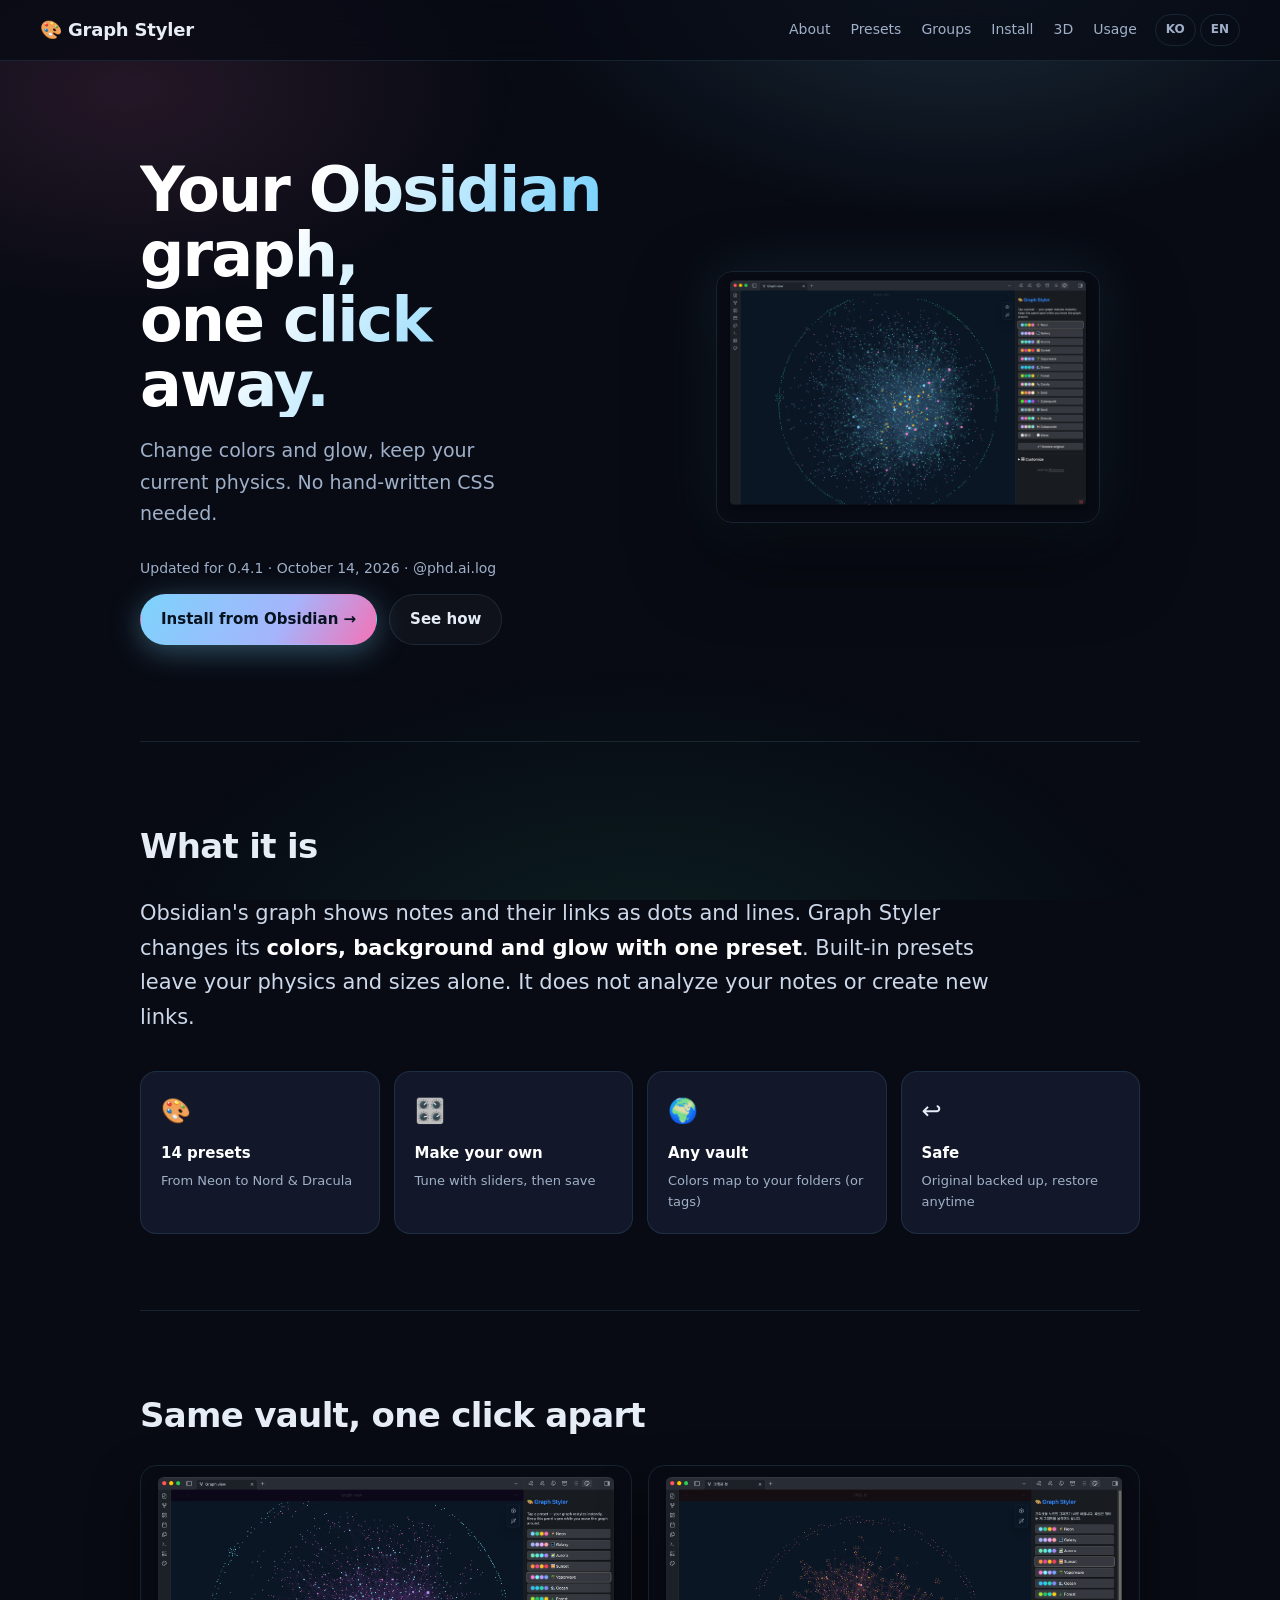
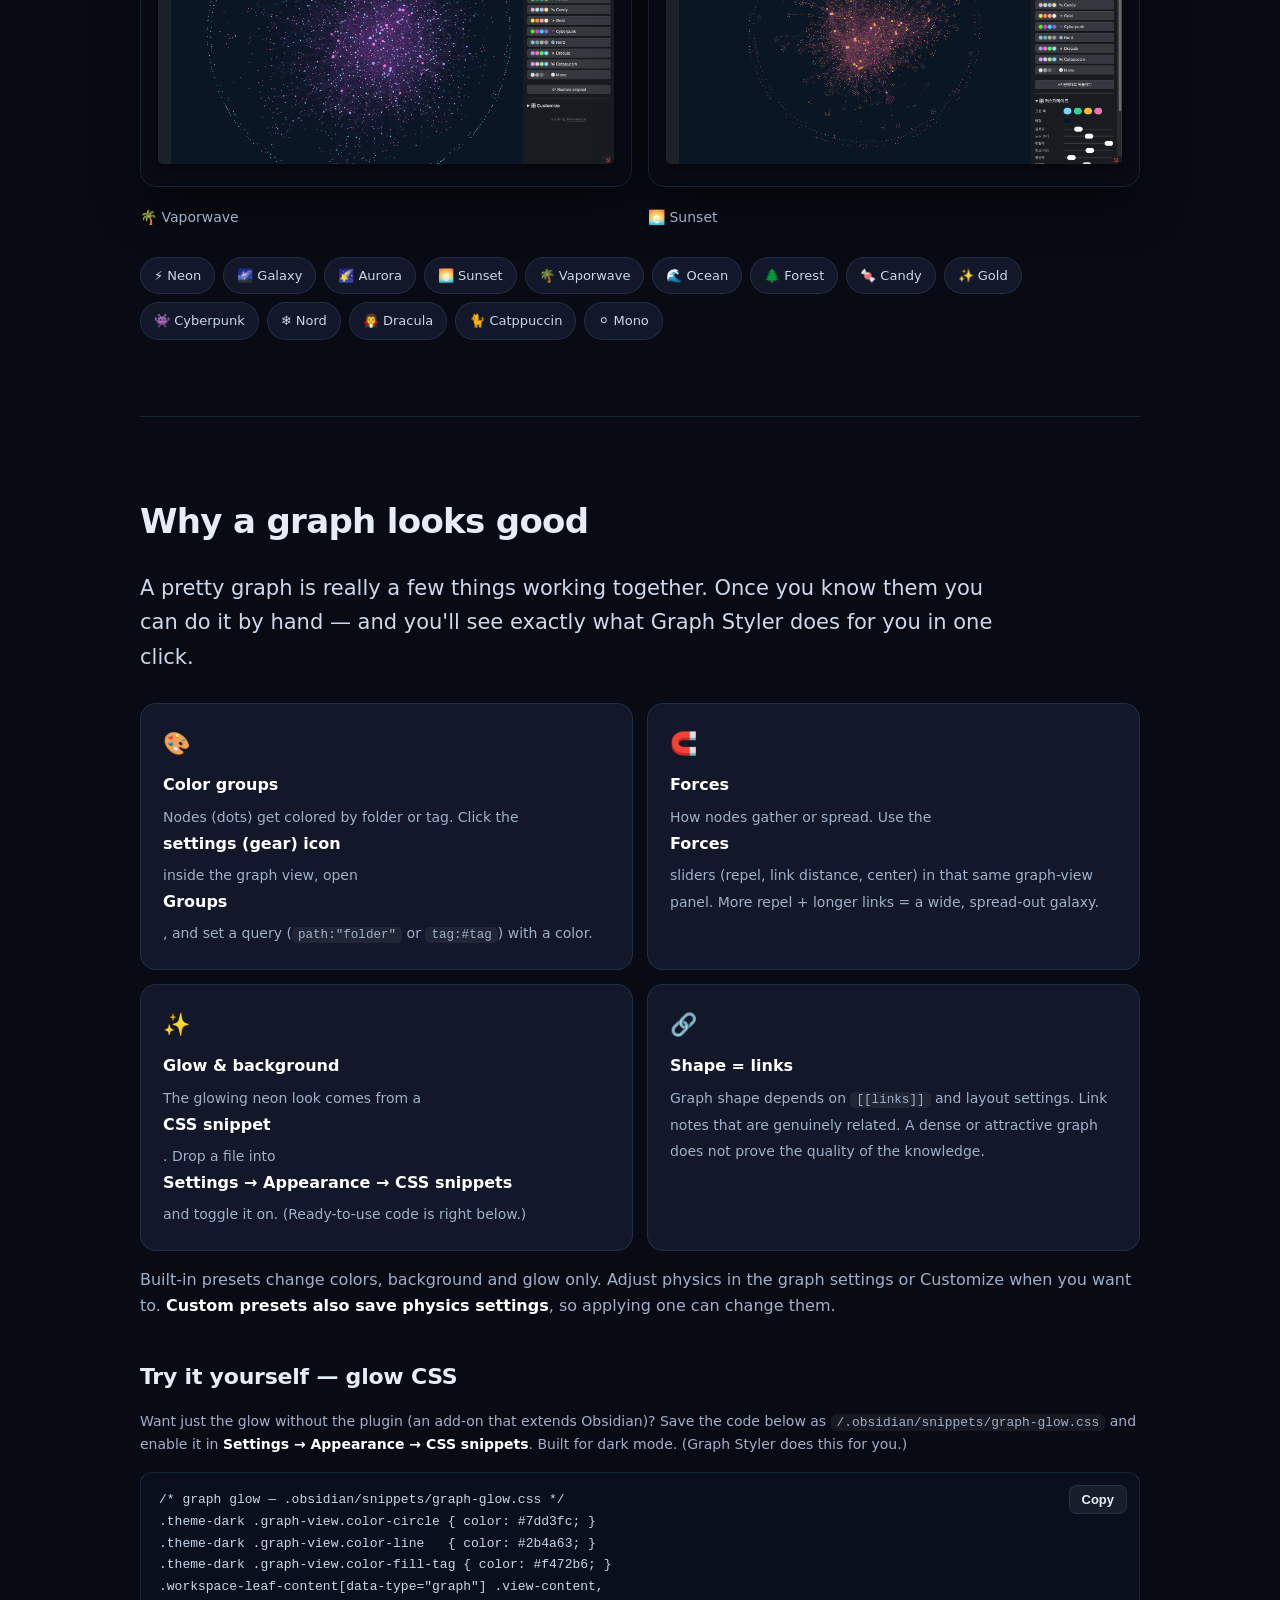
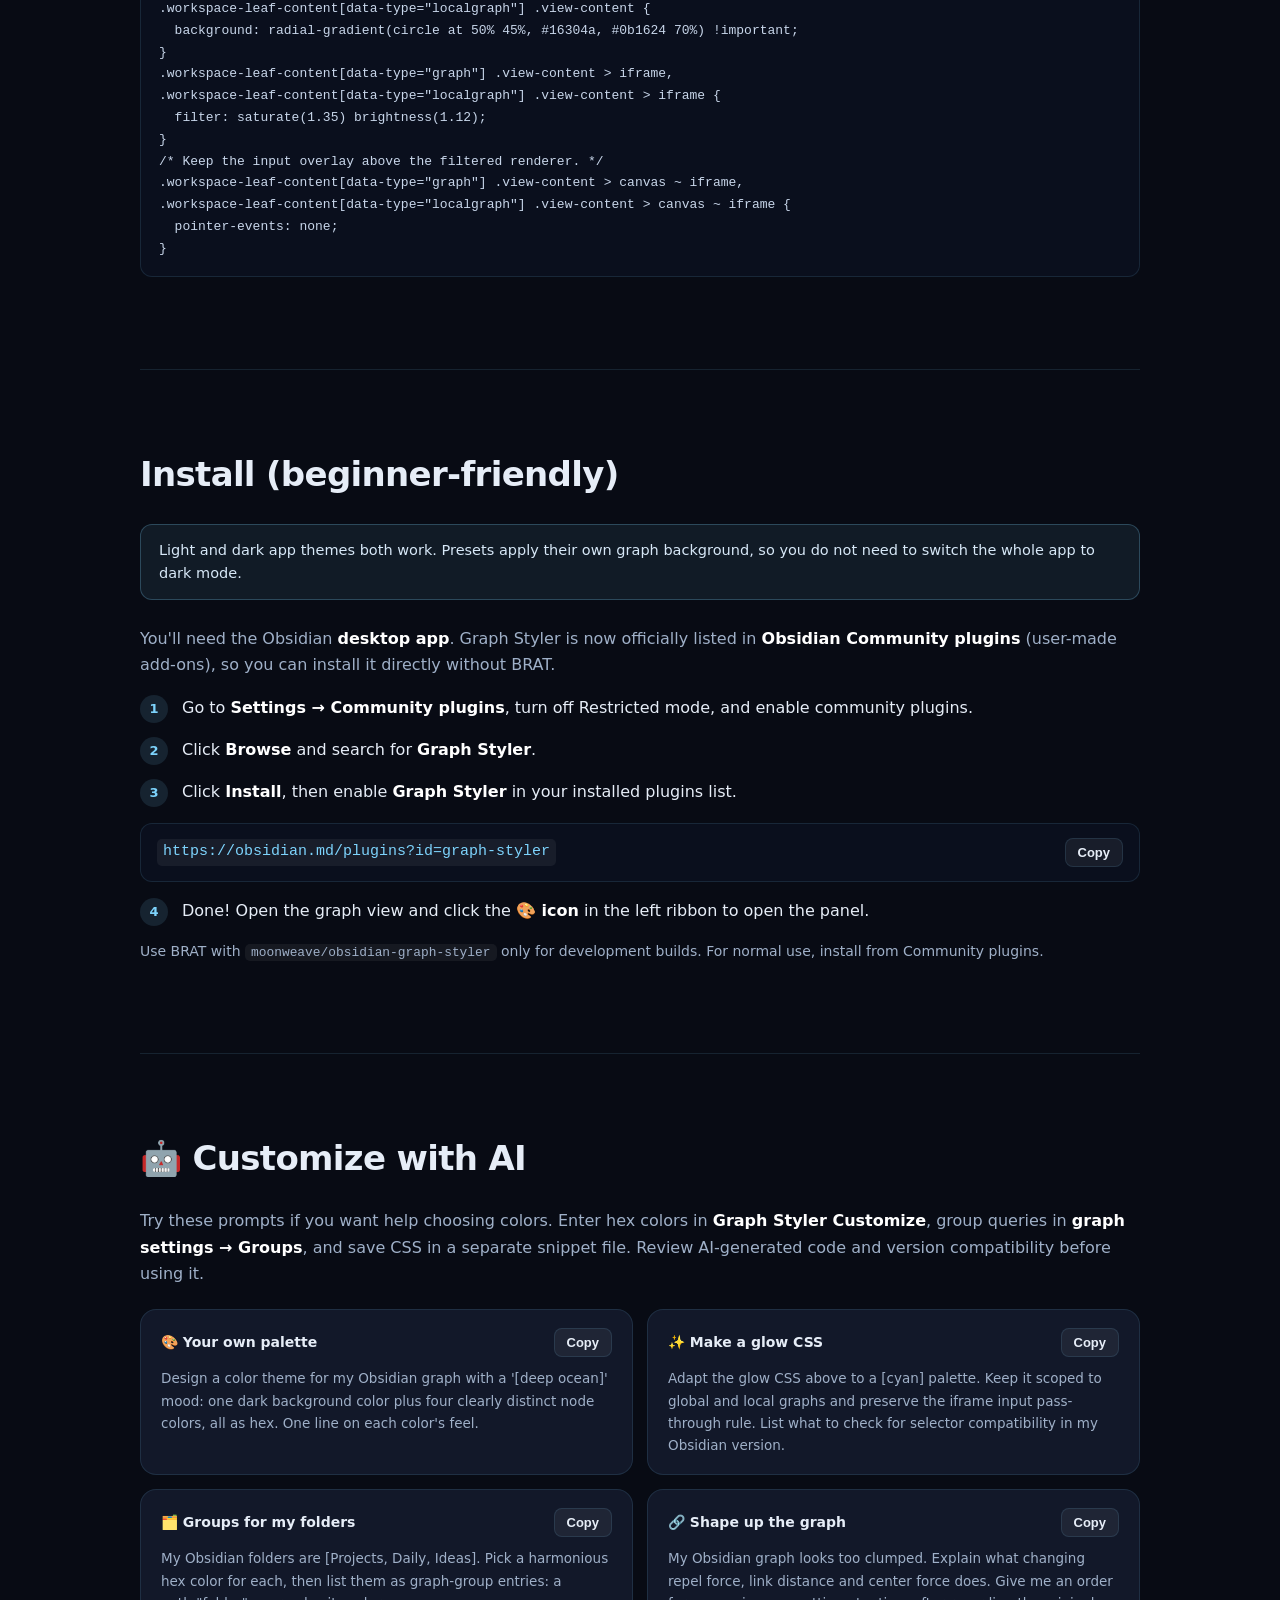
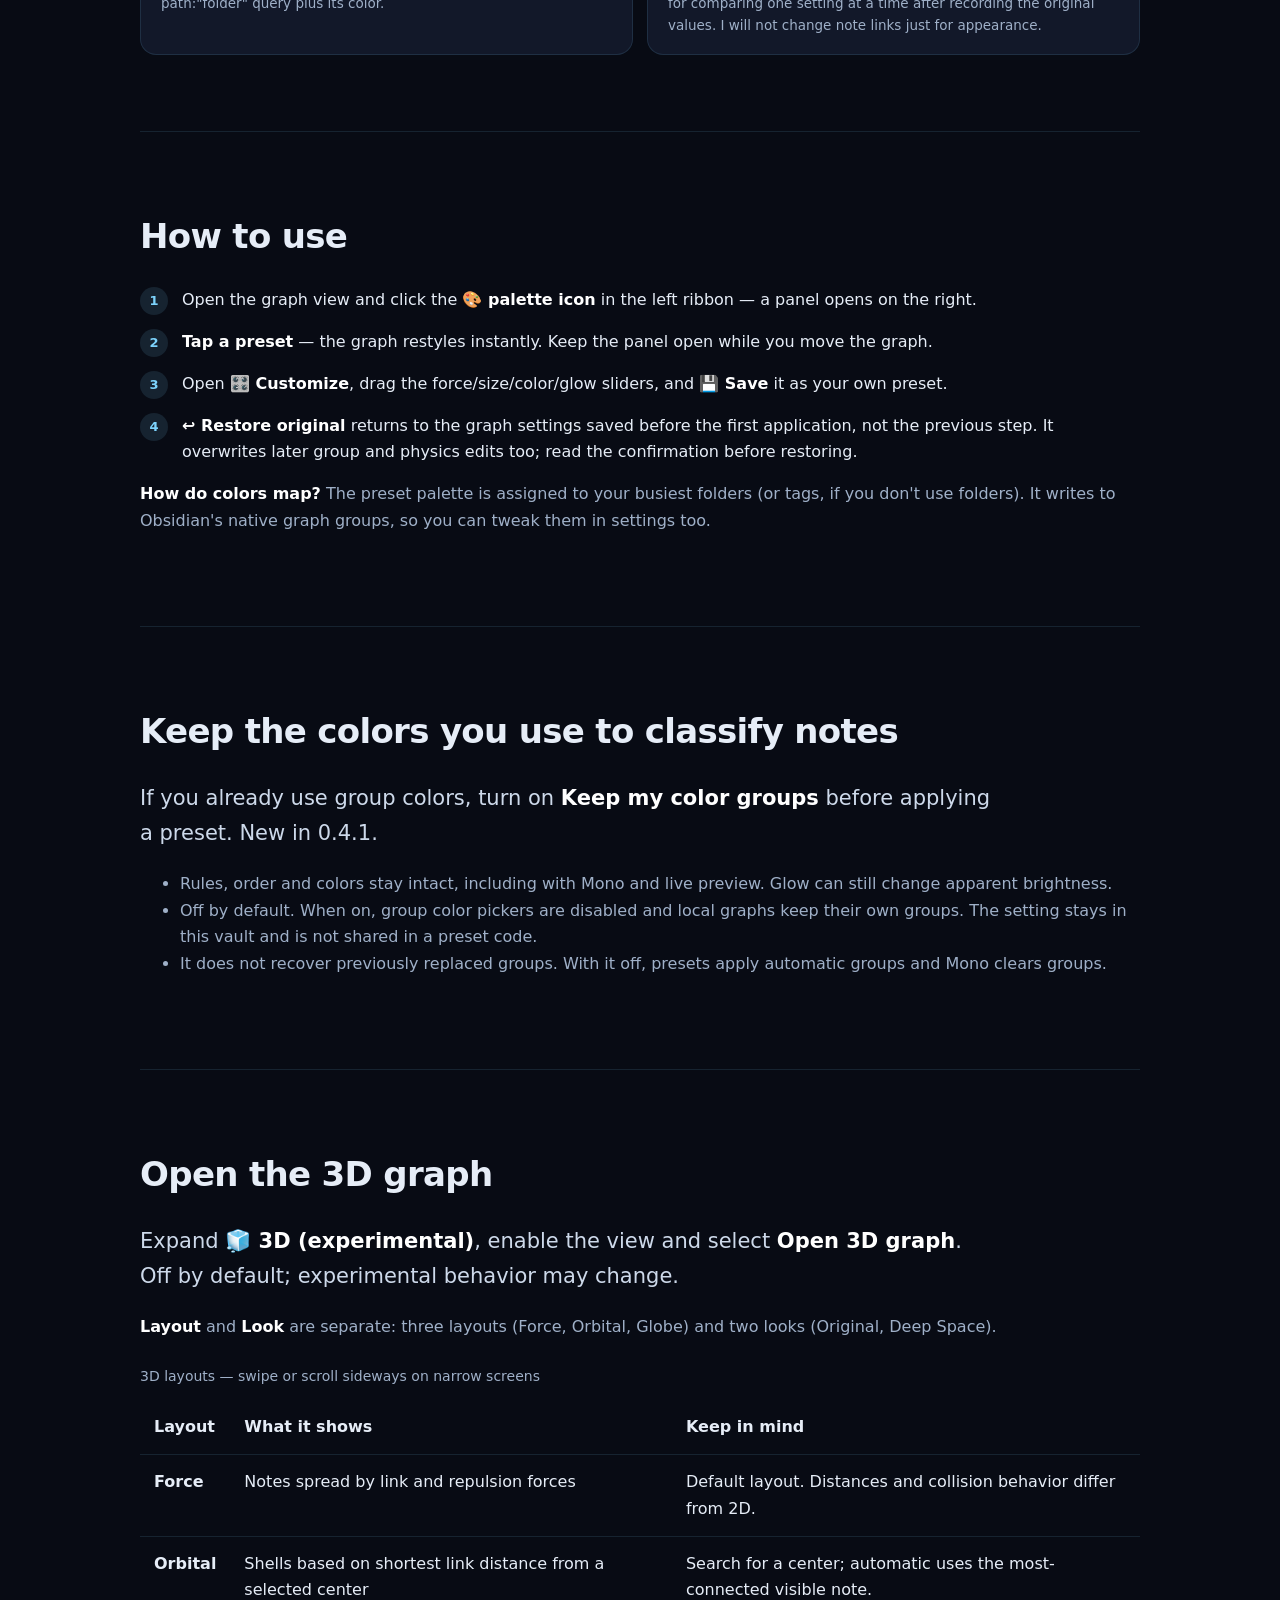
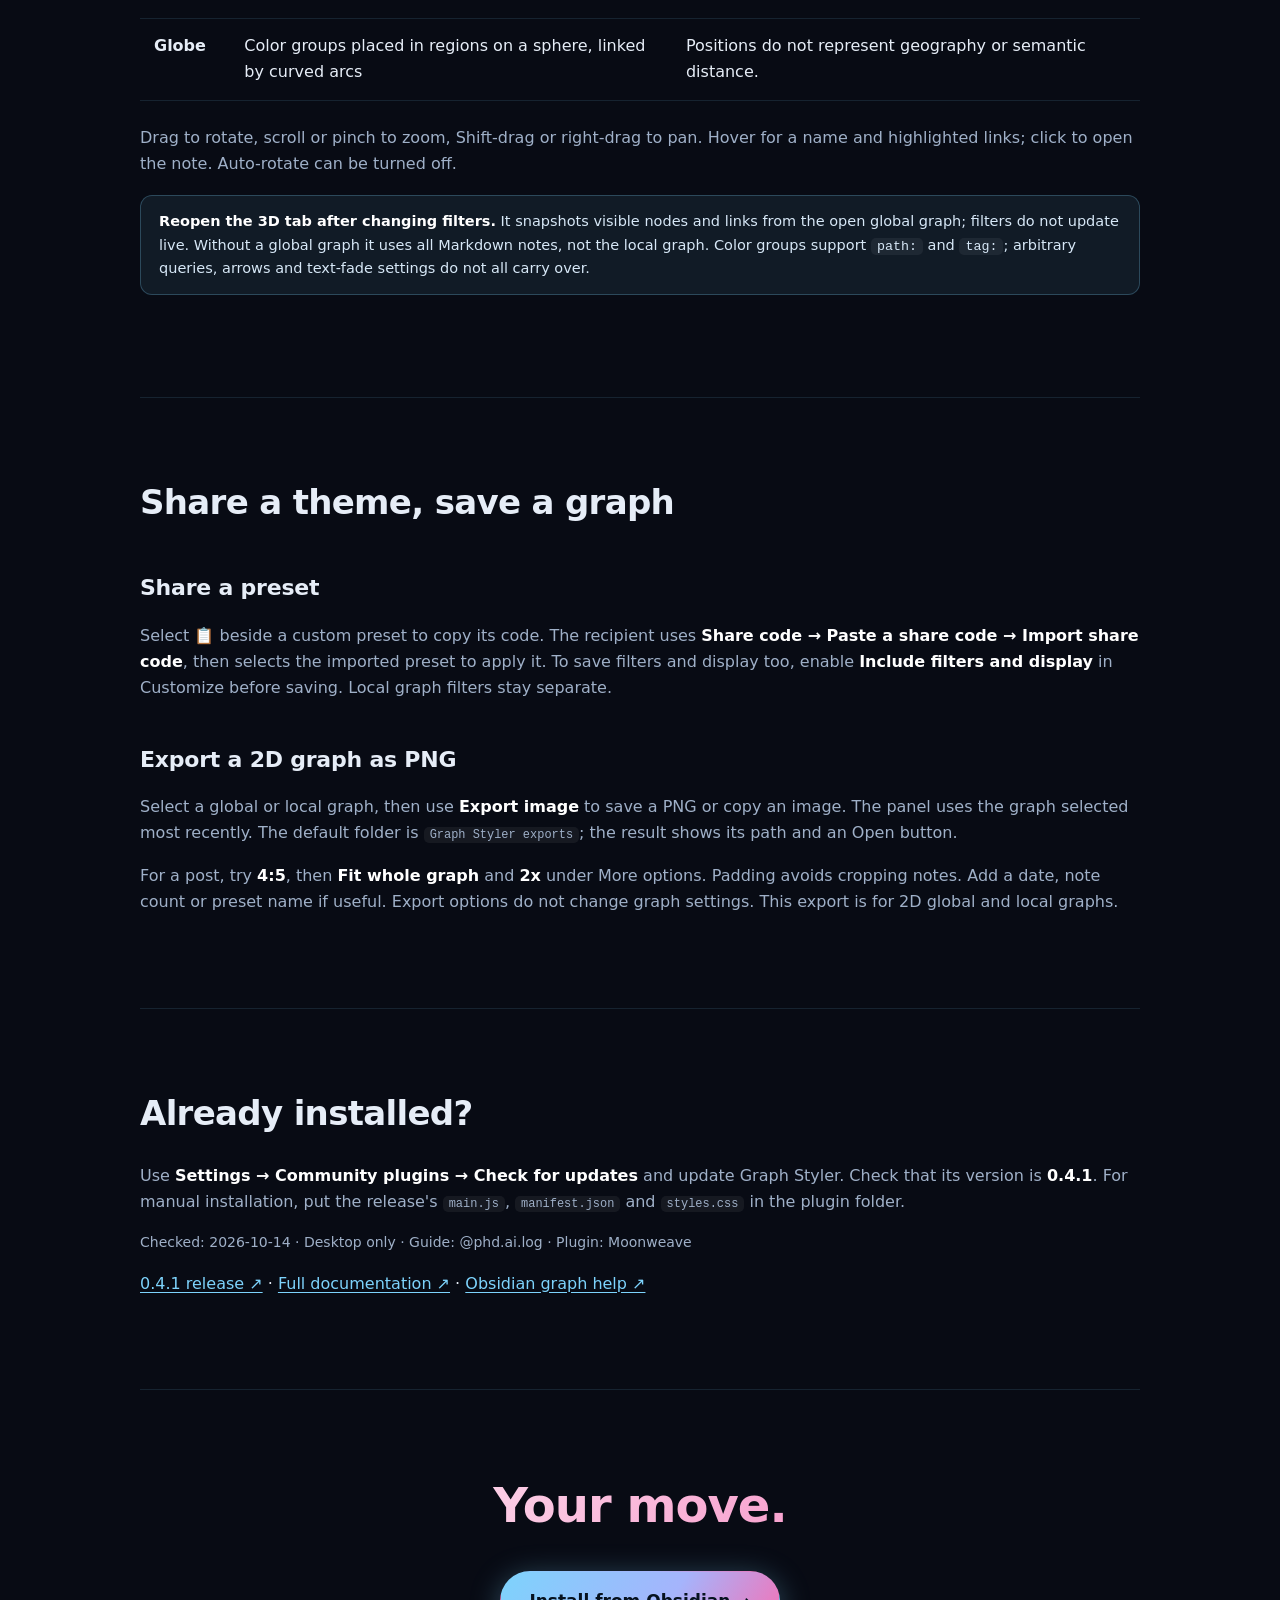
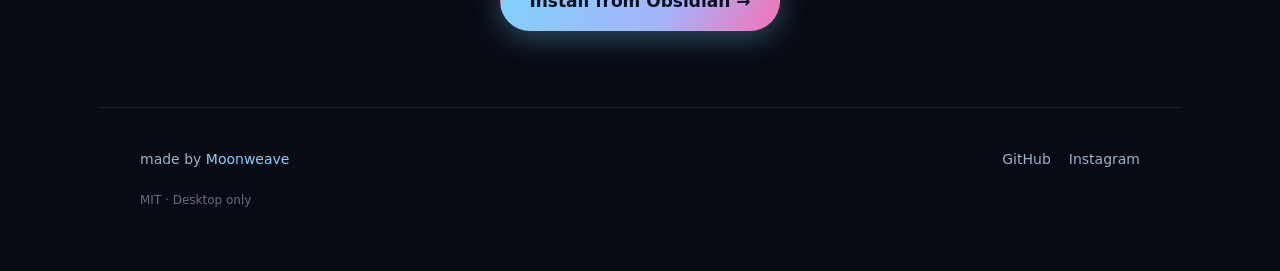
==== commit dc1fc848: "실제 사용자가 최신 기능을 따라 쓸 수 있도록 0.4.1 가이드 갱신" ====
--- a/en/index.html
+++ b/en/index.html
@@ -1,30 +1,34 @@
 <!doctype html>
 <html lang="en">
 <head>
-  <meta charset="utf-8" />
-  <meta name="viewport" content="width=device-width, initial-scale=1" />
+  <meta charset="utf-8">
+  <meta name="viewport" content="width=device-width, initial-scale=1">
   <title>Graph Styler — Your Obsidian graph, one click away</title>
-  <meta name="description" content="Make your Obsidian graph view beautiful in one click. 14 presets, custom themes, no CSS setup." />
-  <meta property="og:title" content="Graph Styler" />
-  <meta property="og:description" content="Your Obsidian graph, one click away. 14 presets and custom themes." />
-  <meta property="og:image" content="../assets/hero.png" />
-  <meta name="theme-color" content="#080b14" />
-  <link rel="icon" href="data:image/svg+xml,<svg xmlns=%22http://www.w3.org/2000/svg%22 viewBox=%220 0 100 100%22><text y=%22.9em%22 font-size=%2288%22>%F0%9F%8E%A8</text></svg>" />
-  <link rel="stylesheet" href="../style.css" />
+  <meta name="description" content="Graph Styler 0.4.1 guide: themes, color group preservation, experimental 3D, sharing and PNG export.">
+  <meta property="og:title" content="Graph Styler">
+  <meta property="og:description" content="Themes, your own color groups, experimental 3D and PNG export.">
+  <meta property="og:image" content="https://graph-styler.pages.dev/assets/hero.png">
+  <meta property="og:url" content="https://graph-styler.pages.dev/en/">
+  <link rel="canonical" href="https://graph-styler.pages.dev/en/">
+  <link rel="alternate" hreflang="ko" href="https://graph-styler.pages.dev/">
+  <link rel="alternate" hreflang="en" href="https://graph-styler.pages.dev/en/">
+  <meta name="theme-color" content="#080b14">
+  <link rel="icon" href="data:image/svg+xml,&lt;svg xmlns=%22http://www.w3.org/2000/svg%22 viewBox=%220 0 100 100%22&gt;&lt;text y=%22.9em%22 font-size=%2288%22&gt;%F0%9F%8E%A8&lt;/text&gt;&lt;/svg&gt;">
+  <link rel="stylesheet" href="../style.css">
 </head>
 <body>
   <header class="nav">
-    <a class="brand" href="../">🎨 Graph Styler</a>
+    <a class="brand" href="#top">🎨 Graph Styler</a>
     <nav class="links">
       <a href="#about">About</a>
       <a href="#presets">Presets</a>
-      <a href="#how">How</a>
+      <a href="#keep-groups">Groups</a>
       <a href="#install">Install</a>
-      <a href="#ai">Prompts</a>
+      <a href="#graph3d">3D</a>
       <a href="#usage">Usage</a>
     </nav>
     <div class="lang">
-      <a class="lang-btn" href="../">KO</a>
+      <a class="lang-btn" href="../?lang=ko">KO</a>
       <a class="lang-btn active" href="./">EN</a>
     </div>
   </header>
@@ -34,21 +38,22 @@
     <section class="hero">
       <div class="hero-text">
         <h1>Your Obsidian graph,<br>one click away.</h1>
-        <p class="lead">Color, glow, and forces in one tap. No CSS, no setup.</p>
+        <p class="lead">Change colors and glow, keep your current physics. No hand-written CSS needed.</p>
+        <p class="muted small">Updated for 0.4.1 · October 14, 2026 · @phd.ai.log</p>
         <div class="cta">
           <a class="btn primary" href="https://obsidian.md/plugins?id=graph-styler" target="_blank" rel="noopener">Install from Obsidian →</a>
           <a class="btn ghost" href="#usage">See how</a>
         </div>
       </div>
       <figure class="hero-shot">
-        <img src="../assets/hero.png" alt="Graph Styler in Obsidian" loading="eager" />
+        <img src="../assets/hero.png" alt="Graph Styler in Obsidian" loading="eager">
       </figure>
     </section>
 
     <!-- ABOUT -->
     <section id="about" class="section">
       <h2>What it is</h2>
-      <p class="big">The Obsidian graph view (the screen that shows your notes as connected dots) looks great in screenshots, but getting there means fiddling with color groups, force sliders, and CSS. <b>Graph Styler does it in one click.</b> Pick a preset in the side panel and the graph restyles right away.</p>
+      <p class="big">Obsidian's graph shows notes and their links as dots and lines. Graph Styler changes its <b>colors, background and glow with one preset</b>. Built-in presets leave your physics and sizes alone. It does not analyze your notes or create new links.</p>
       <ul class="feature-grid">
         <li><span class="fi">🎨</span><b>14 presets</b><em>From Neon to Nord & Dracula</em></li>
         <li><span class="fi">🎛️</span><b>Make your own</b><em>Tune with sliders, then save</em></li>
@@ -61,8 +66,8 @@
     <section id="presets" class="section">
       <h2>Same vault, one click apart</h2>
       <div class="gallery">
-        <figure><img src="../assets/vaporwave.png" alt="Vaporwave preset" loading="lazy" /><figcaption>🌴 Vaporwave</figcaption></figure>
-        <figure><img src="../assets/sunset.png" alt="Sunset preset" loading="lazy" /><figcaption>🌅 Sunset</figcaption></figure>
+        <figure><img src="../assets/vaporwave.png" alt="Vaporwave preset" loading="lazy"><figcaption>🌴 Vaporwave</figcaption></figure>
+        <figure><img src="../assets/sunset.png" alt="Sunset preset" loading="lazy"><figcaption>🌅 Sunset</figcaption></figure>
       </div>
       <div class="chips">
         <span>⚡ Neon</span><span>🌌 Galaxy</span><span>🌠 Aurora</span><span>🌅 Sunset</span>
@@ -80,7 +85,7 @@
         <li>
           <span class="hi">🎨</span>
           <b>Color groups</b>
-          <span>Nodes (dots) get colored by folder or tag. Click the <b>settings (gear) icon</b> inside the graph view, open <b>Groups</b>, and set a query (<code>path:&quot;folder&quot;</code> or <code>tag:#tag</code>) with a color.</span>
+          <span>Nodes (dots) get colored by folder or tag. Click the <b>settings (gear) icon</b> inside the graph view, open <b>Groups</b>, and set a query (<code>path:"folder"</code> or <code>tag:#tag</code>) with a color.</span>
         </li>
         <li>
           <span class="hi">🧲</span>
@@ -89,28 +94,37 @@
         </li>
         <li>
           <span class="hi">✨</span>
-          <b>Glow &amp; background</b>
+          <b>Glow & background</b>
           <span>The glowing neon look comes from a <b>CSS snippet</b>. Drop a file into <b>Settings → Appearance → CSS snippets</b> and toggle it on. (Ready-to-use code is right below.)</span>
         </li>
         <li>
           <span class="hi">🔗</span>
           <b>Shape = links</b>
-          <span>The <b>shape</b> comes from <b>how you link your notes</b>. The more <code>[[wikilinks]]</code> you add, the denser and more constellation-like it gets. A pretty graph is the shape of a well-connected vault.</span>
+          <span>Graph shape depends on <code>[[links]]</code> and layout settings. Link notes that are genuinely related. A dense or attractive graph does not prove the quality of the knowledge.</span>
         </li>
       </ul>
-      <p class="muted">Doing all this by hand every time is tedious — so <b>Graph Styler applies color, forces, and glow in one preset</b>, and maps the colors to your folders (or tags) automatically.</p>
+      <p class="muted">Built-in presets change colors, background and glow only. Adjust physics in the graph settings or Customize when you want to. <b>Custom presets also save physics settings</b>, so applying one can change them.</p>
 
       <h3>Try it yourself — glow CSS</h3>
-      <p class="muted small">Want just the glow without the plugin (an add-on that extends Obsidian)? Save the code below as <code>&lt;vault&gt;/.obsidian/snippets/graph-glow.css</code> and enable it in <b>Settings → Appearance → CSS snippets</b>. Built for dark mode. (Graph Styler does this for you.)</p>
+      <p class="muted small">Want just the glow without the plugin (an add-on that extends Obsidian)? Save the code below as <code><vault>/.obsidian/snippets/graph-glow.css</code> and enable it in <b>Settings → Appearance → CSS snippets</b>. Built for dark mode. (Graph Styler does this for you.)</p>
       <div class="snippet">
         <pre><code>/* graph glow — .obsidian/snippets/graph-glow.css */
 .theme-dark .graph-view.color-circle { color: #7dd3fc; }
 .theme-dark .graph-view.color-line   { color: #2b4a63; }
 .theme-dark .graph-view.color-fill-tag { color: #f472b6; }
-.graph-view-content {
+.workspace-leaf-content[data-type="graph"] .view-content,
+.workspace-leaf-content[data-type="localgraph"] .view-content {
   background: radial-gradient(circle at 50% 45%, #16304a, #0b1624 70%) !important;
 }
-.graph-view-content canvas { filter: saturate(1.35) brightness(1.12); }</code></pre>
+.workspace-leaf-content[data-type="graph"] .view-content > iframe,
+.workspace-leaf-content[data-type="localgraph"] .view-content > iframe {
+  filter: saturate(1.35) brightness(1.12);
+}
+/* Keep the input overlay above the filtered renderer. */
+.workspace-leaf-content[data-type="graph"] .view-content > canvas ~ iframe,
+.workspace-leaf-content[data-type="localgraph"] .view-content > canvas ~ iframe {
+  pointer-events: none;
+}</code></pre>
         <button class="copy snippet-copy">Copy</button>
       </div>
     </section>
@@ -118,7 +132,7 @@
     <!-- INSTALL -->
     <section id="install" class="section">
       <h2>Install (beginner-friendly)</h2>
-      <div class="tip">💡 Works best in <b>dark mode</b>. Turn it on in <b>Settings → Appearance → Base color scheme: Dark</b> — the glow and colors are built for dark themes.</div>
+      <div class="tip">Light and dark app themes both work. Presets apply their own graph background, so you do not need to switch the whole app to dark mode.</div>
       <p class="muted">You'll need the Obsidian <b>desktop app</b>. Graph Styler is now officially listed in <b>Obsidian Community plugins</b> (user-made add-ons), so you can install it directly without BRAT.</p>
       <ol class="steps big-steps">
         <li><span class="n">1</span><span>Go to <b>Settings → Community plugins</b>, turn off Restricted mode, and enable community plugins.</span></li>
@@ -135,7 +149,7 @@
     <!-- AI PROMPTS -->
     <section id="ai" class="section">
       <h2>🤖 Customize with AI</h2>
-      <p class="muted">Want to go further? Paste any prompt below into ChatGPT or Claude, then drop the result (palette, CSS, group queries) into <b>Graph Styler's customizer</b> or a <b>CSS snippet</b>. Just swap the <code>[ ]</code> bits for your own.</p>
+      <p class="muted">Try these prompts if you want help choosing colors. Enter hex colors in <b>Graph Styler Customize</b>, group queries in <b>graph settings → Groups</b>, and save CSS in a separate snippet file. Review AI-generated code and version compatibility before using it.</p>
 
       <div class="prompts">
         <div class="prompt">
@@ -145,17 +159,17 @@
 
         <div class="prompt">
           <div class="prompt-head"><span class="prompt-label">✨ Make a glow CSS</span><button class="copy prompt-copy">Copy</button></div>
-          <p class="prompt-text">Write one Obsidian CSS snippet that adds a neon glow to the graph view: scoped to dark mode (.theme-dark): [cyan] nodes, dark background, soft glow. Use .graph-view.color-circle, the .graph-view-content background, and a canvas filter — as a single file.</p>
+          <p class="prompt-text">Adapt the glow CSS above to a [cyan] palette. Keep it scoped to global and local graphs and preserve the iframe input pass-through rule. List what to check for selector compatibility in my Obsidian version.</p>
         </div>
 
         <div class="prompt">
           <div class="prompt-head"><span class="prompt-label">🗂️ Groups for my folders</span><button class="copy prompt-copy">Copy</button></div>
-          <p class="prompt-text">My Obsidian folders are [Projects, Daily, Ideas]. Pick a harmonious hex color for each, then list them as graph-group entries: a path:&quot;folder&quot; query plus its color.</p>
+          <p class="prompt-text">My Obsidian folders are [Projects, Daily, Ideas]. Pick a harmonious hex color for each, then list them as graph-group entries: a path:"folder" query plus its color.</p>
         </div>
 
         <div class="prompt">
           <div class="prompt-head"><span class="prompt-label">🔗 Shape up the graph</span><button class="copy prompt-copy">Copy</button></div>
-          <p class="prompt-text">My Obsidian graph looks too clumped. What forces values (repel, link distance, center) would spread it out nicely, and how should I link my notes to make the graph prettier?</p>
+          <p class="prompt-text">My Obsidian graph looks too clumped. Explain what changing repel force, link distance and center force does. Give me an order for comparing one setting at a time after recording the original values. I will not change note links just for appearance.</p>
         </div>
       </div>
     </section>
@@ -167,10 +181,57 @@
         <li><span class="n">1</span><span>Open the graph view and click the <b>🎨 palette icon</b> in the left ribbon — a panel opens on the right.</span></li>
         <li><span class="n">2</span><span><b>Tap a preset</b> — the graph restyles instantly. Keep the panel open while you move the graph.</span></li>
         <li><span class="n">3</span><span>Open <b>🎛️ Customize</b>, drag the force/size/color/glow sliders, and <b>💾 Save</b> it as your own preset.</span></li>
-        <li><span class="n">4</span><span>Hit <b>↩︎ Restore</b> anytime — your original config is backed up automatically.</span></li>
+        <li><span class="n">4</span><span><b>↩︎ Restore original</b> returns to the graph settings saved before the first application, not the previous step. It overwrites later group and physics edits too; read the confirmation before restoring.</span></li>
       </ol>
       <p class="muted"><b>How do colors map?</b> The preset palette is assigned to your busiest folders (or tags, if you don't use folders). It writes to Obsidian's native graph groups, so you can tweak them in settings too.</p>
     </section>
+
+    <article aria-label="Graph Styler guide">
+    <section id="keep-groups" class="section">
+      <h2>Keep the colors you use to classify notes</h2>
+      <p class="big">If you already use group colors, turn on <b>Keep my color groups</b> before applying a preset. New in 0.4.1.</p>
+      <ul class="muted">
+        <li>Rules, order and colors stay intact, including with Mono and live preview. Glow can still change apparent brightness.</li>
+        <li>Off by default. When on, group color pickers are disabled and local graphs keep their own groups. The setting stays in this vault and is not shared in a preset code.</li>
+        <li>It does not recover previously replaced groups. With it off, presets apply automatic groups and Mono clears groups.</li>
+      </ul>
+    </section>
+
+    <section id="graph3d" class="section">
+      <h2>Open the 3D graph</h2>
+      <p class="big">Expand <b>🧊 3D (experimental)</b>, enable the view and select <b>Open 3D graph</b>. Off by default; experimental behavior may change.</p>
+      <p class="muted"><b>Layout</b> and <b>Look</b> are separate: three layouts (Force, Orbital, Globe) and two looks (Original, Deep Space).</p>
+      <div class="table-scroll" role="region" tabindex="0" aria-label="3D layouts">
+        <table>
+          <caption>3D layouts — swipe or scroll sideways on narrow screens</caption>
+          <thead><tr><th scope="col">Layout</th><th scope="col">What it shows</th><th scope="col">Keep in mind</th></tr></thead>
+          <tbody>
+            <tr><th scope="row">Force</th><td>Notes spread by link and repulsion forces</td><td>Default layout. Distances and collision behavior differ from 2D.</td></tr>
+            <tr><th scope="row">Orbital</th><td>Shells based on shortest link distance from a selected center</td><td>Search for a center; automatic uses the most-connected visible note.</td></tr>
+            <tr><th scope="row">Globe</th><td>Color groups placed in regions on a sphere, linked by curved arcs</td><td>Positions do not represent geography or semantic distance.</td></tr>
+          </tbody>
+        </table>
+      </div>
+      <p class="muted">Drag to rotate, scroll or pinch to zoom, Shift-drag or right-drag to pan. Hover for a name and highlighted links; click to open the note. Auto-rotate can be turned off.</p>
+      <p class="tip"><b>Reopen the 3D tab after changing filters.</b> It snapshots visible nodes and links from the open global graph; filters do not update live. Without a global graph it uses all Markdown notes, not the local graph. Color groups support <code>path:</code> and <code>tag:</code>; arbitrary queries, arrows and text-fade settings do not all carry over.</p>
+    </section>
+
+    <section id="share-export" class="section">
+      <h2>Share a theme, save a graph</h2>
+      <h3>Share a preset</h3>
+      <p class="muted">Select 📋 beside a custom preset to copy its code. The recipient uses <b>Share code → Paste a share code → Import share code</b>, then selects the imported preset to apply it. To save filters and display too, enable <b>Include filters and display</b> in Customize before saving. Local graph filters stay separate.</p>
+      <h3>Export a 2D graph as PNG</h3>
+      <p class="muted">Select a global or local graph, then use <b>Export image</b> to save a PNG or copy an image. The panel uses the graph selected most recently. The default folder is <code>Graph Styler exports</code>; the result shows its path and an Open button.</p>
+      <p class="muted">For a post, try <b>4:5</b>, then <b>Fit whole graph</b> and <b>2x</b> under More options. Padding avoids cropping notes. Add a date, note count or preset name if useful. Export options do not change graph settings. This export is for 2D global and local graphs.</p>
+    </section>
+
+    <section id="updates" class="section">
+      <h2>Already installed?</h2>
+      <p class="muted">Use <b>Settings → Community plugins → Check for updates</b> and update Graph Styler. Check that its version is <b>0.4.1</b>. For manual installation, put the release's <code>main.js</code>, <code>manifest.json</code> and <code>styles.css</code> in the plugin folder.</p>
+      <p class="muted small">Checked: 2026-10-14 · Desktop only · Guide: @phd.ai.log · Plugin: Moonweave</p>
+      <p class="source-links"><a href="https://github.com/moonweave/obsidian-graph-styler/releases/tag/0.4.1">0.4.1 release ↗</a> · <a href="https://github.com/moonweave/obsidian-graph-styler/blob/0.4.1/README.md">Full documentation ↗</a> · <a href="https://obsidian.md/help/plugins/graph">Obsidian graph help ↗</a></p>
+    </section>
+    </article>
 
     <!-- CTA -->
     <section class="section closer">
--- a/style.css
+++ b/style.css
@@ -115,6 +115,14 @@
 .big { font-size: clamp(17px, 2.1vw, 21px); color: #cdd9ea; max-width: 64ch; }
 .muted { color: var(--muted); }
 .small { font-size: 14px; }
+.source-links a { color: var(--accent); text-decoration: underline; text-underline-offset: 3px; }
+.table-scroll { overflow-x: auto; margin: 24px 0; }
+.table-scroll table { width: 100%; border-collapse: collapse; min-width: 560px; }
+.table-scroll caption { text-align: left; color: var(--muted); margin-bottom: 12px; font-size: 14px; }
+.table-scroll th, .table-scroll td { text-align: left; padding: 14px; border-bottom: 1px solid var(--border); vertical-align: top; }
+.table-scroll th[scope="row"] { position: sticky; left: 0; background: var(--bg); }
+.code code { min-width: 0; overflow-wrap: anywhere; }
+.nav .brand { flex-shrink: 0; }
 
 .feature-grid {
   list-style: none; padding: 0; margin: 36px 0 0;
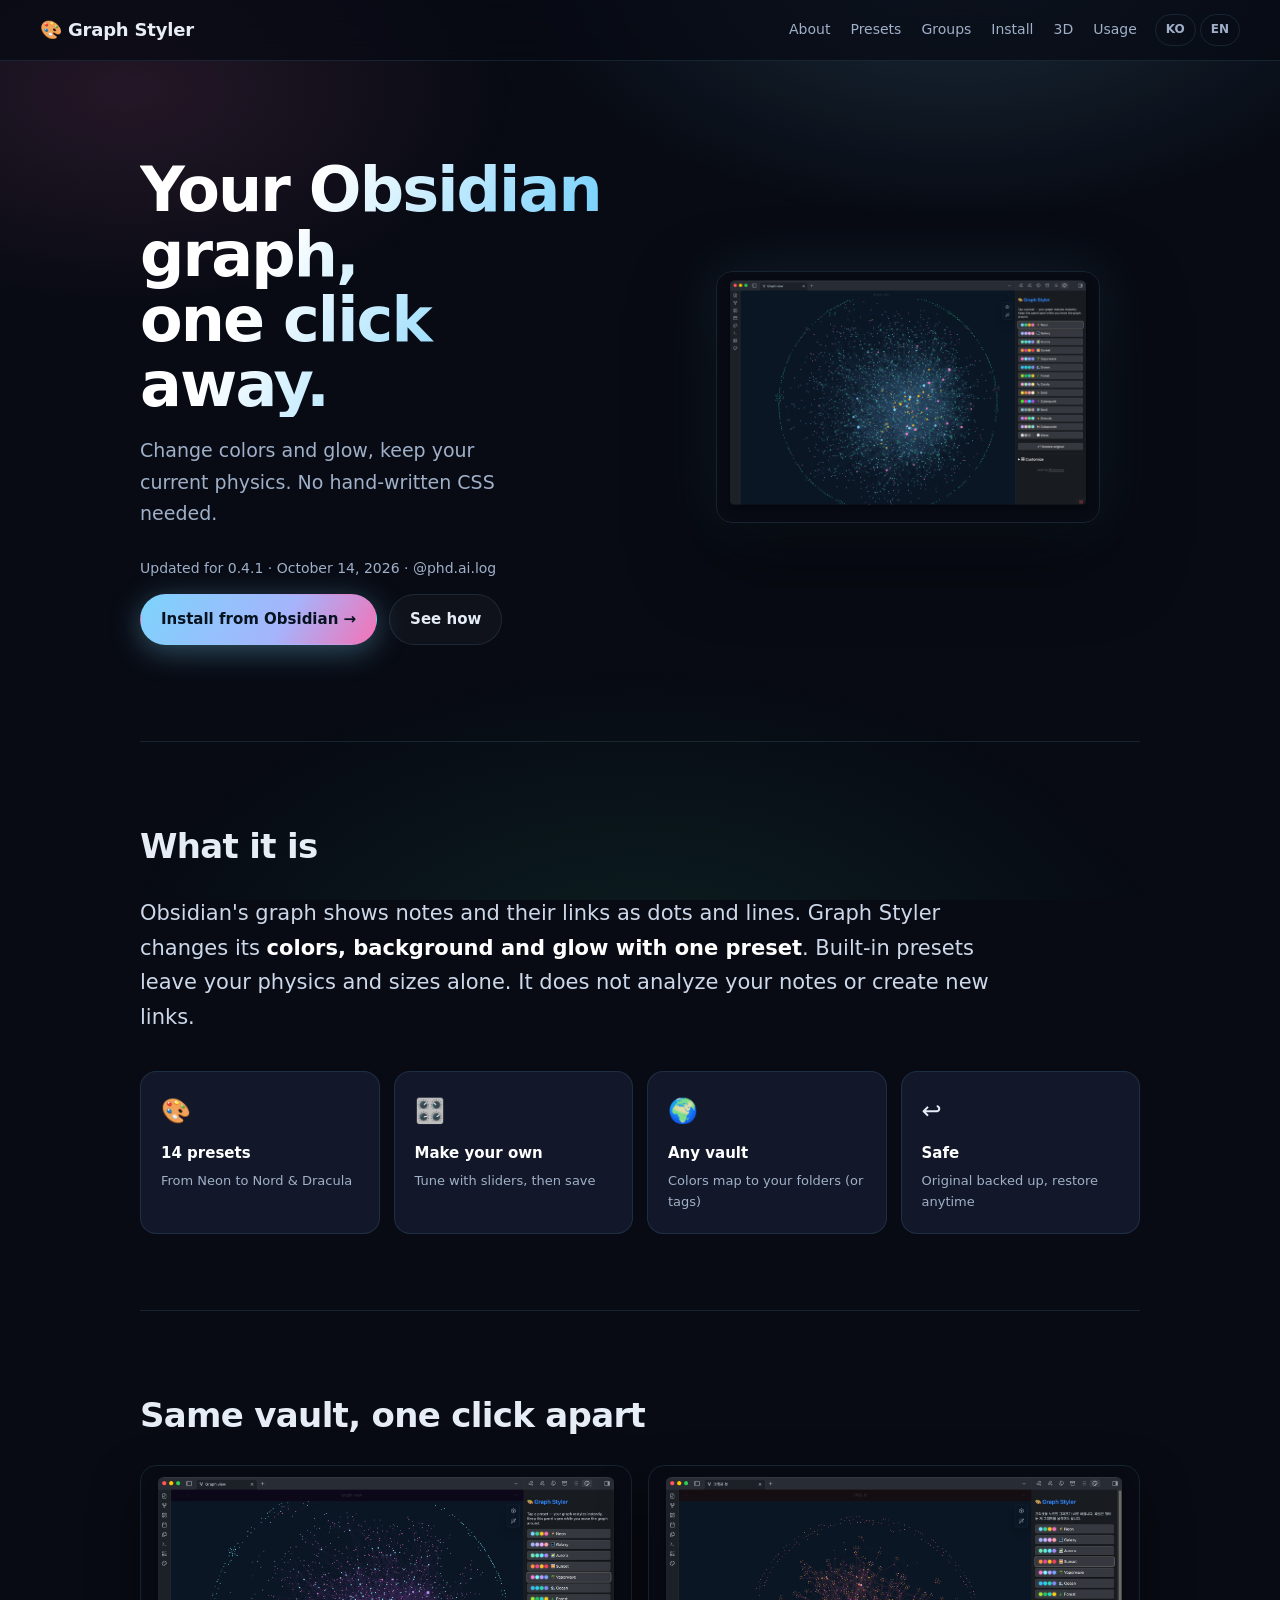
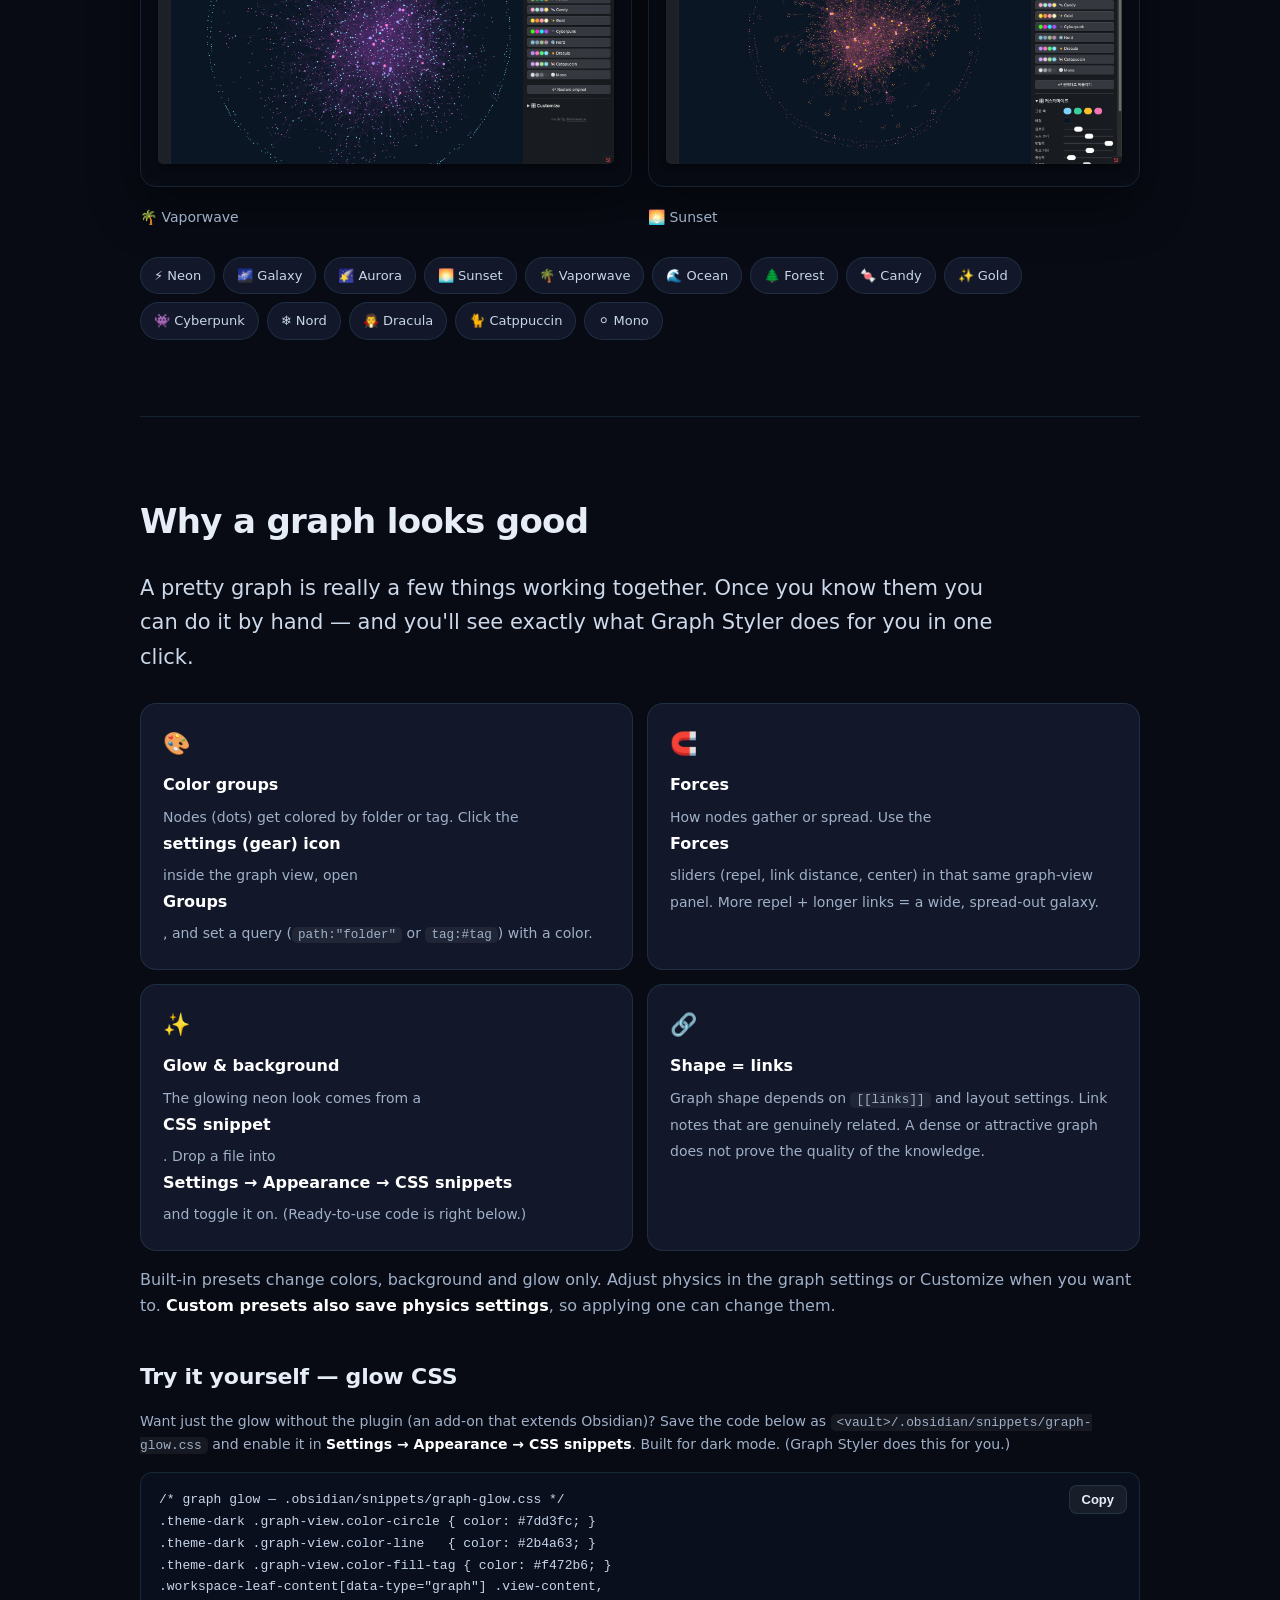
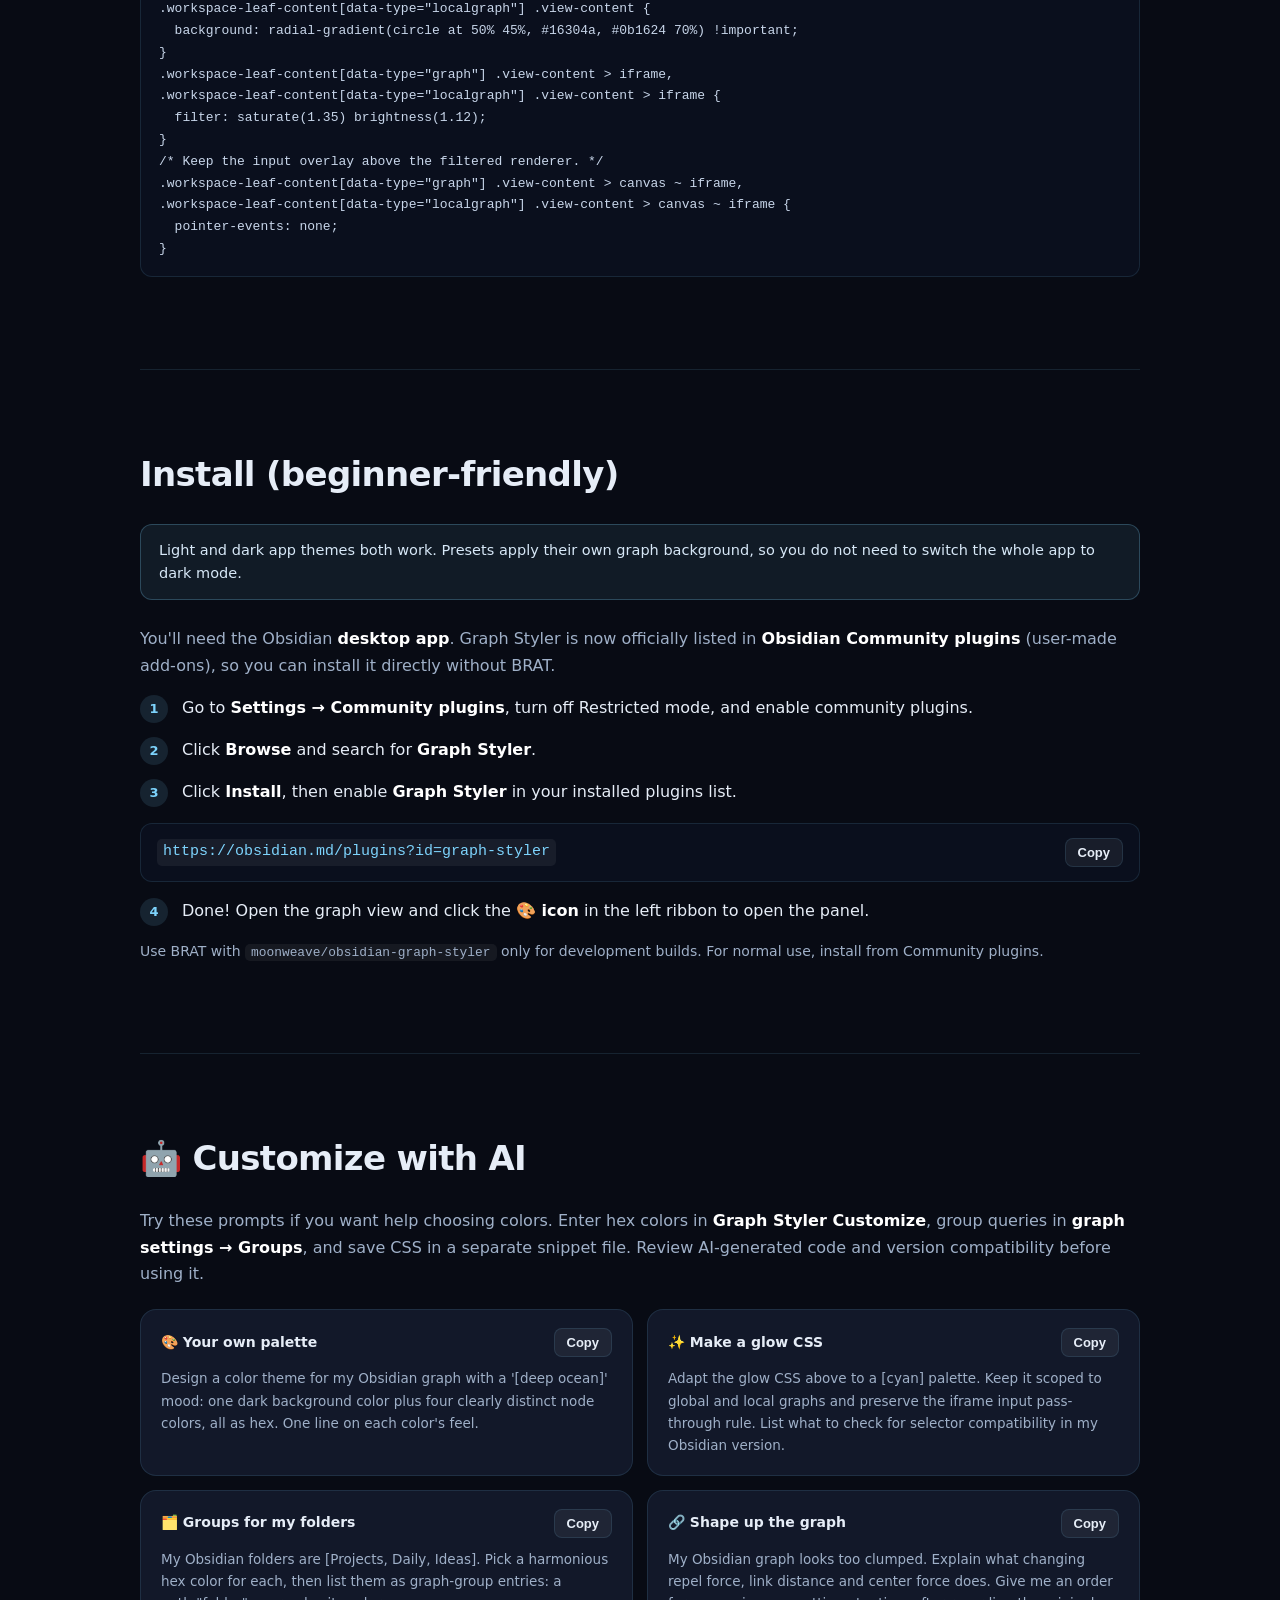
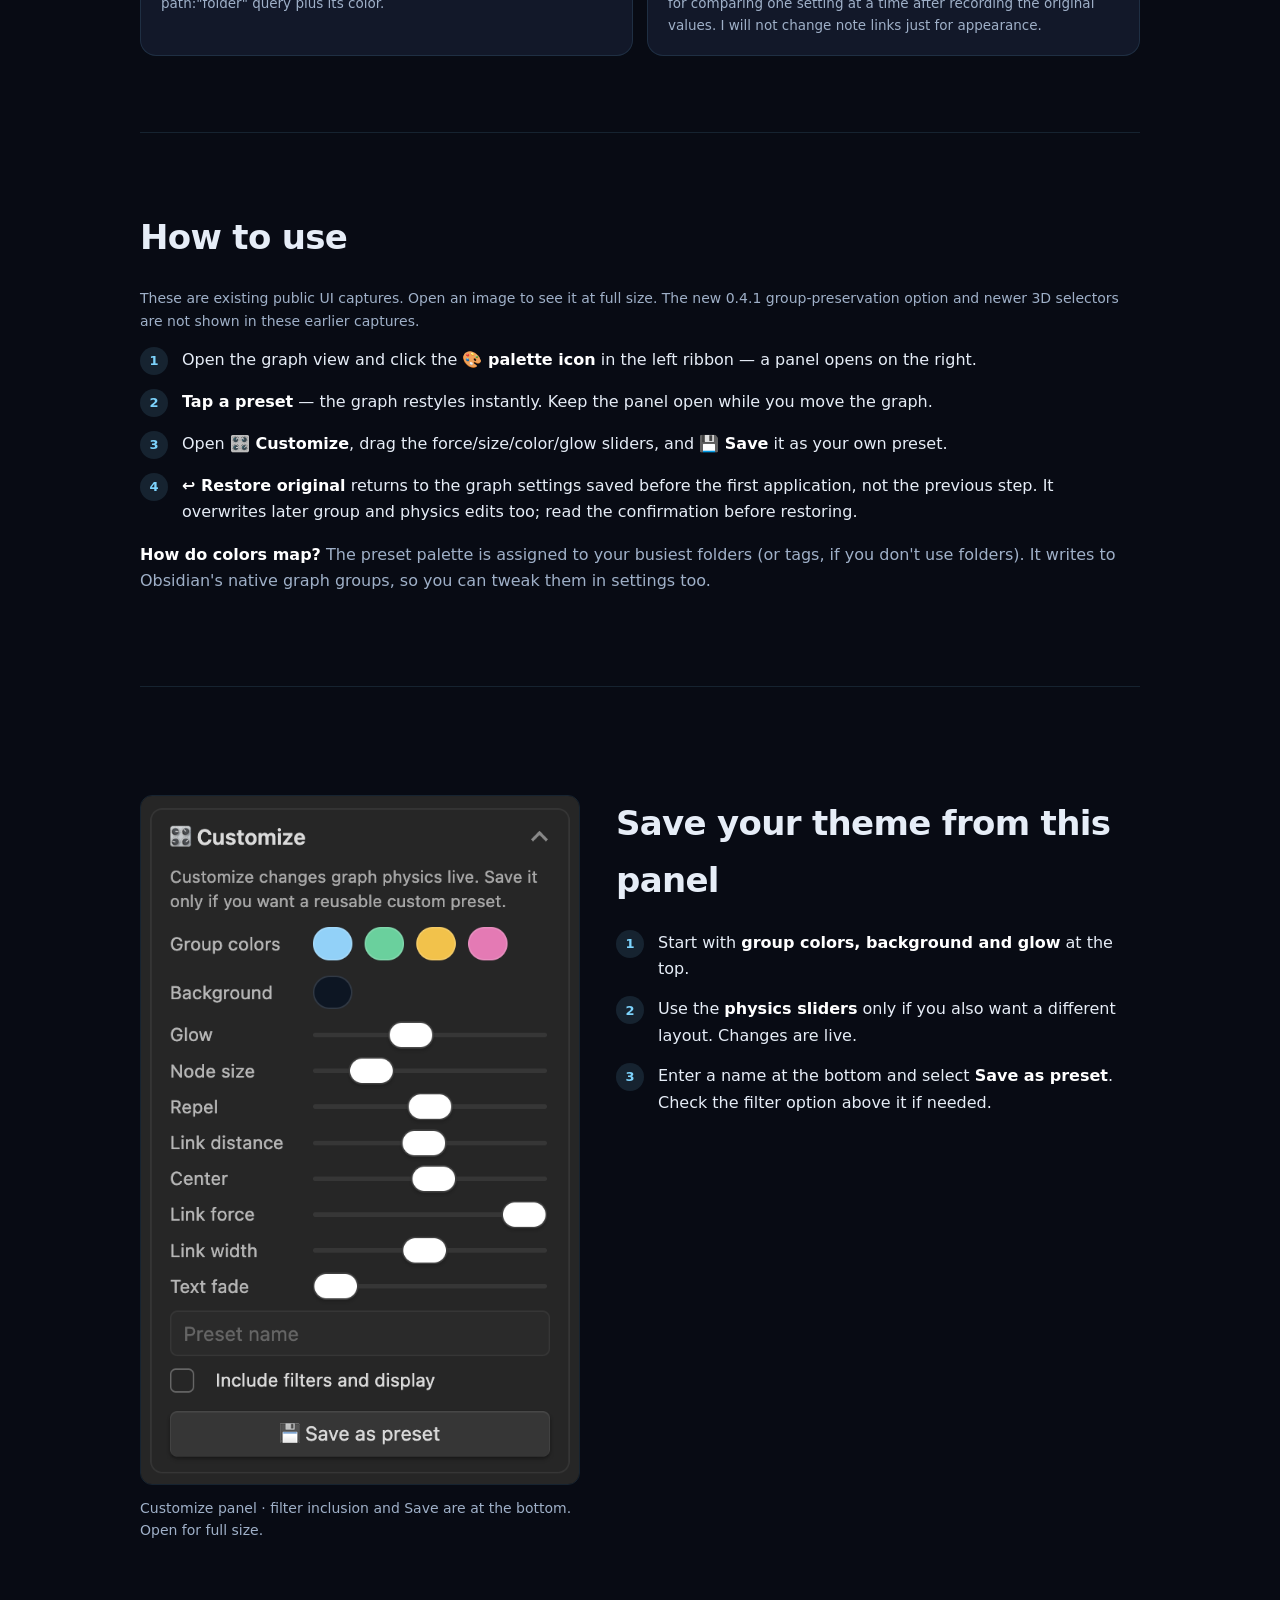
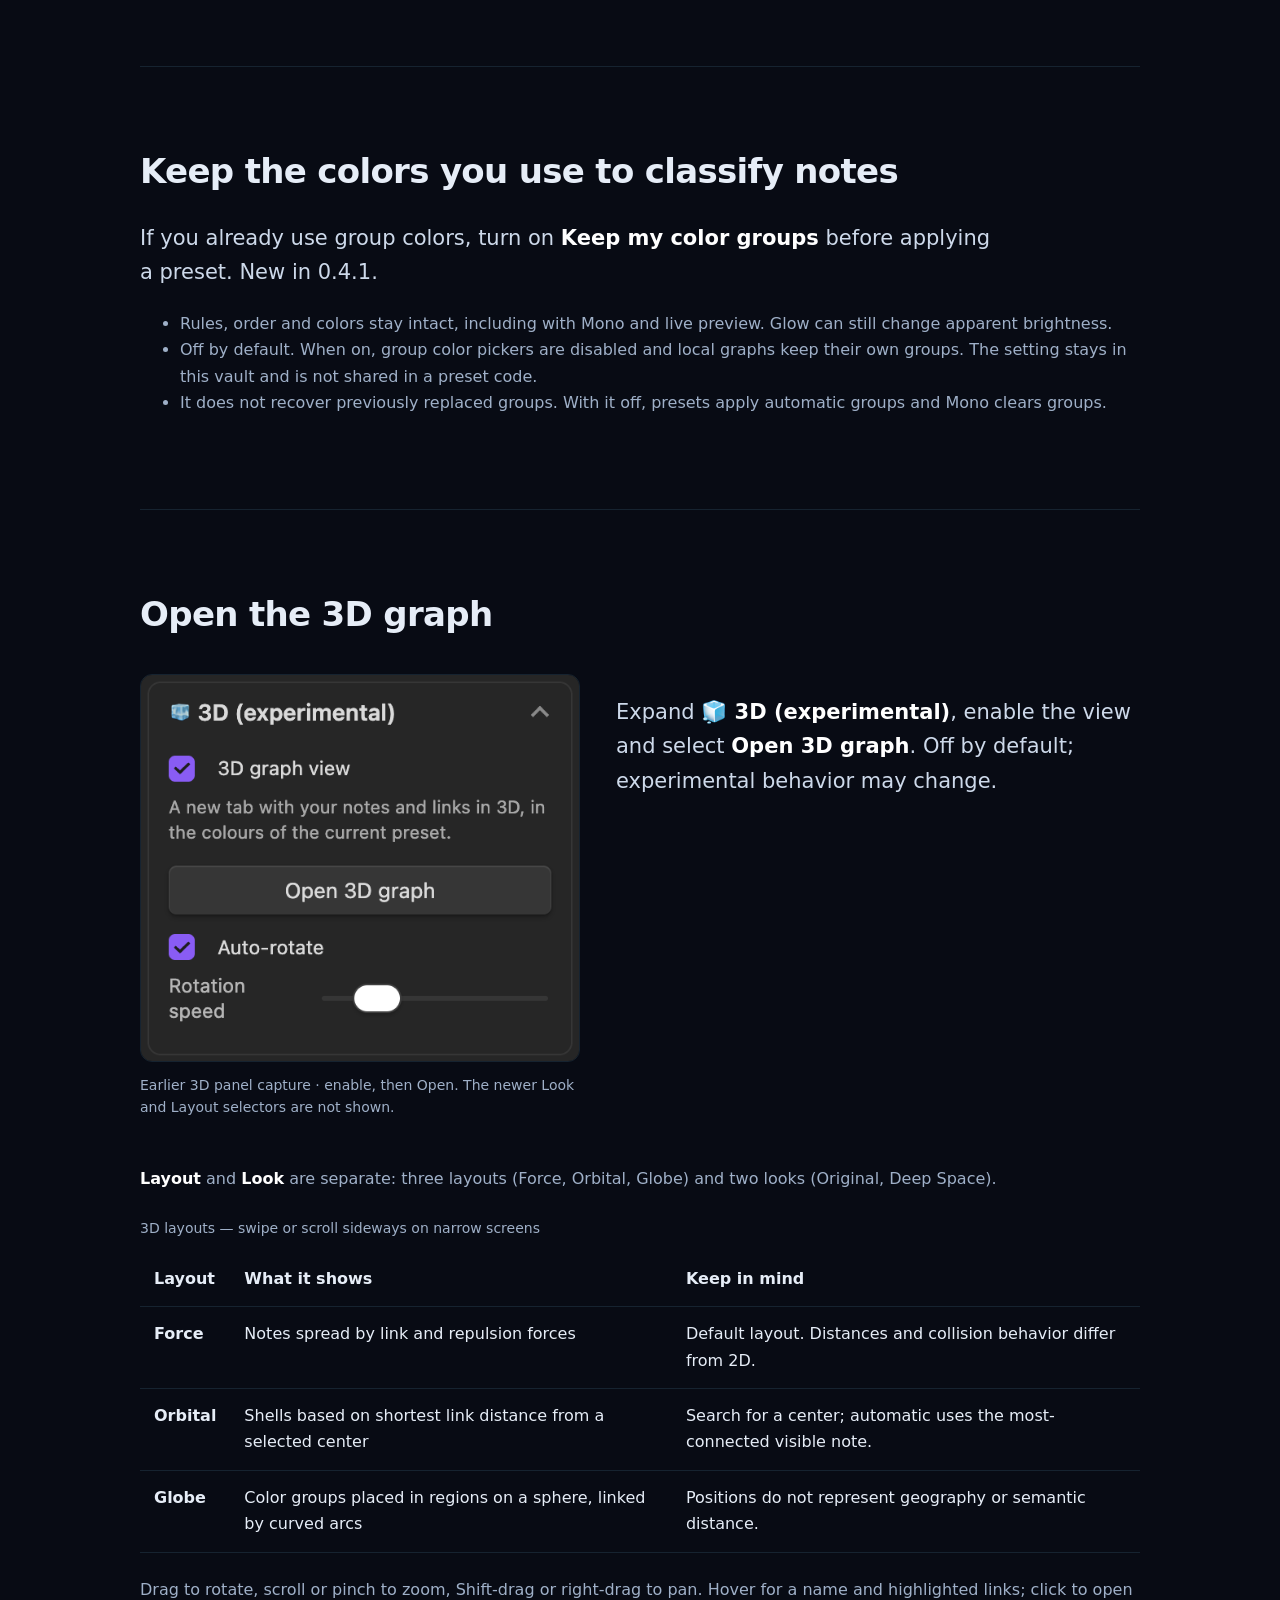
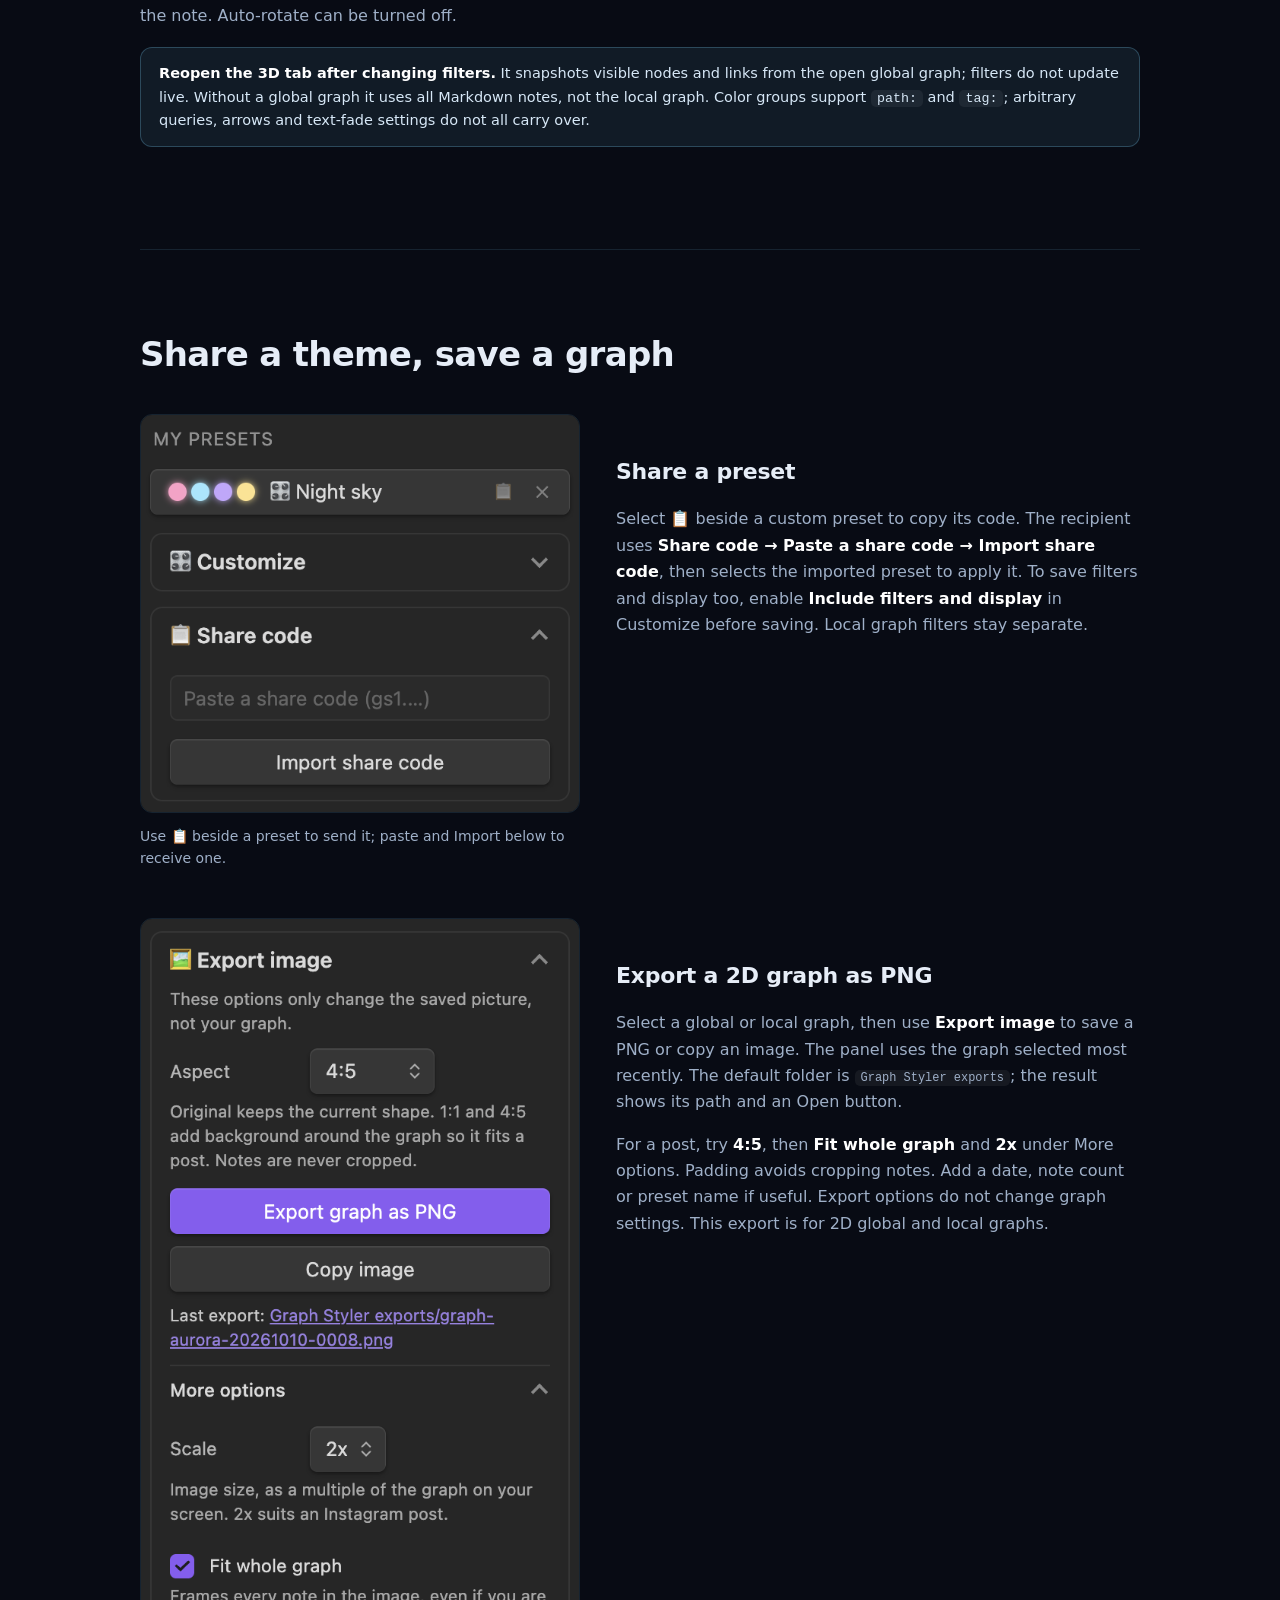
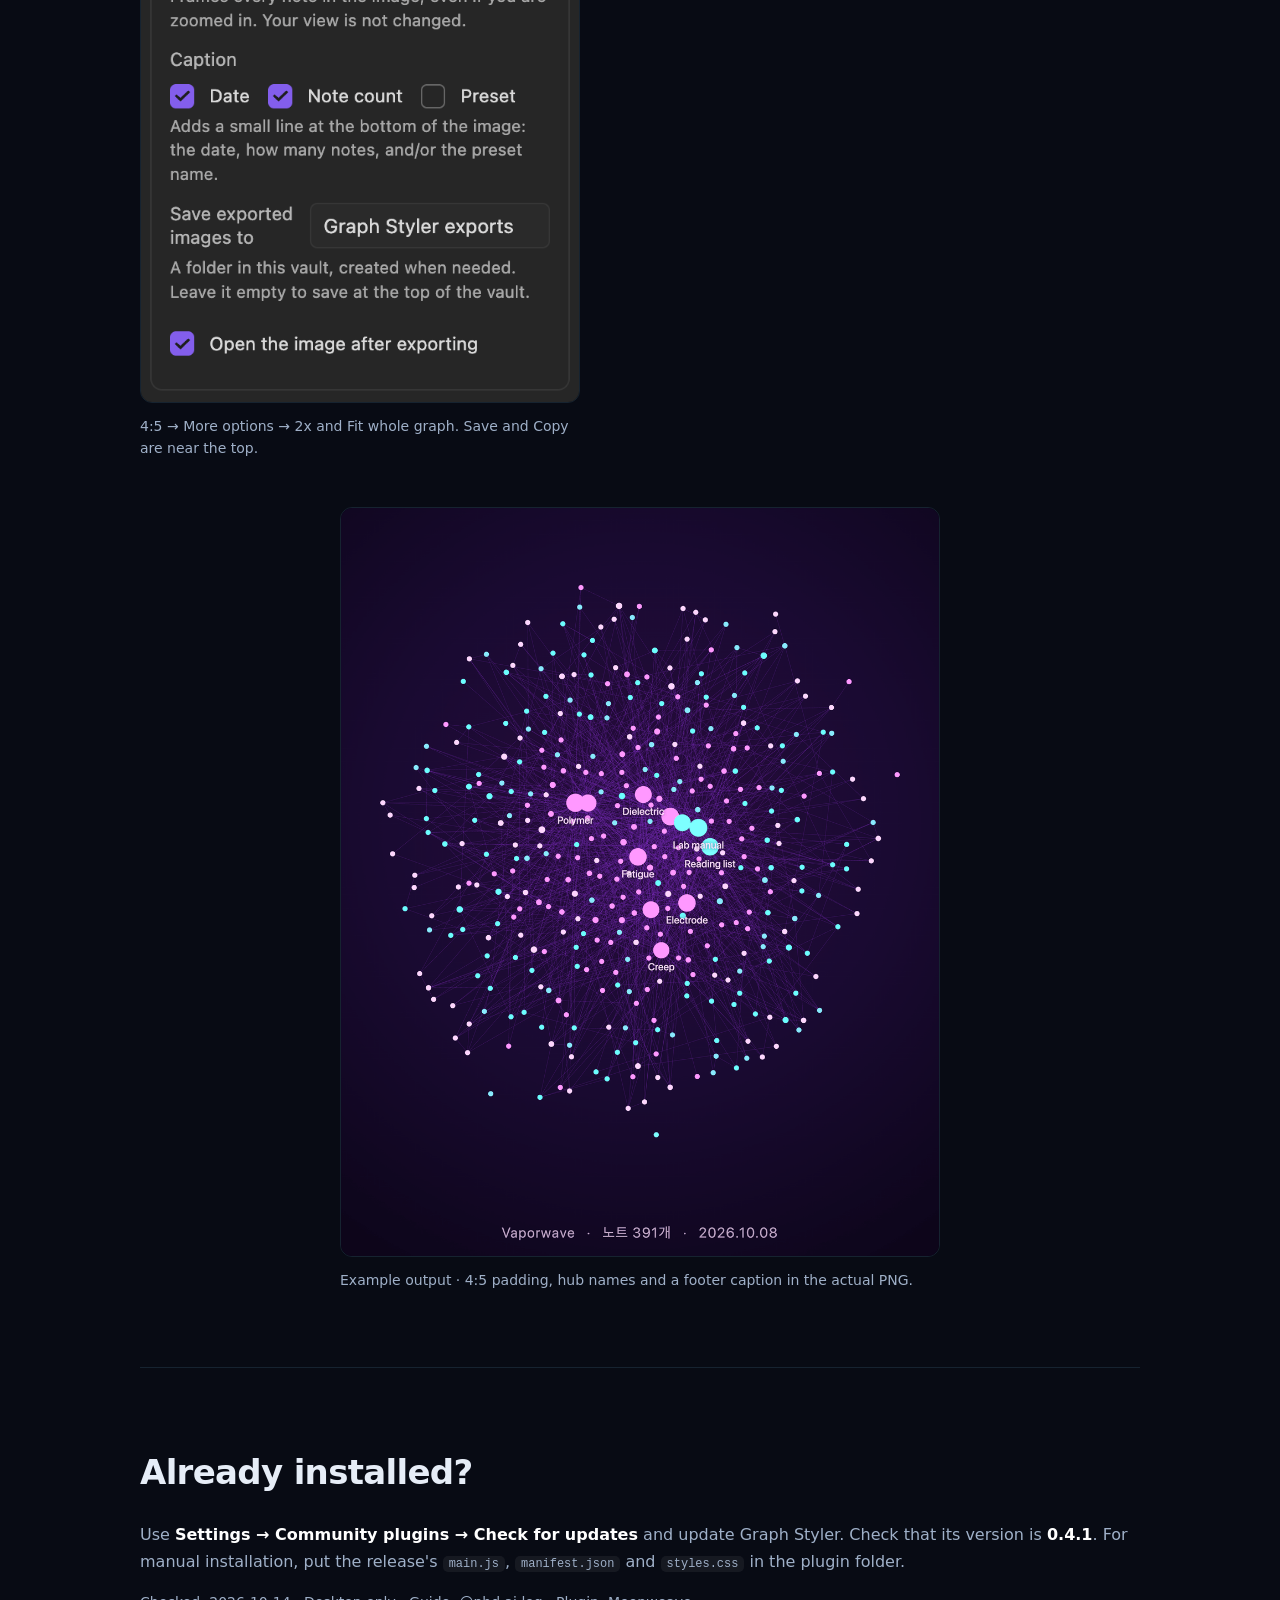
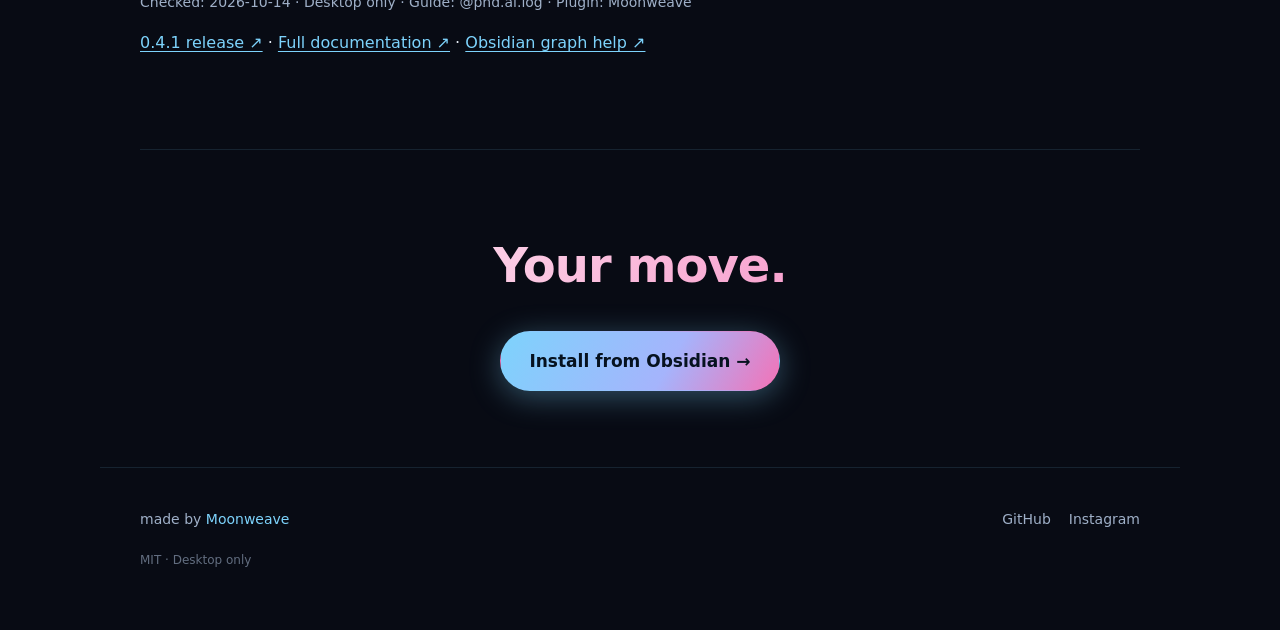
==== commit 8953c74c: "설정 위치를 바로 따라 할 수 있도록 실제 UI 캡처로 가이드 보강" ====
--- a/en/index.html
+++ b/en/index.html
@@ -106,7 +106,7 @@
       <p class="muted">Built-in presets change colors, background and glow only. Adjust physics in the graph settings or Customize when you want to. <b>Custom presets also save physics settings</b>, so applying one can change them.</p>
 
       <h3>Try it yourself — glow CSS</h3>
-      <p class="muted small">Want just the glow without the plugin (an add-on that extends Obsidian)? Save the code below as <code><vault>/.obsidian/snippets/graph-glow.css</code> and enable it in <b>Settings → Appearance → CSS snippets</b>. Built for dark mode. (Graph Styler does this for you.)</p>
+      <p class="muted small">Want just the glow without the plugin (an add-on that extends Obsidian)? Save the code below as <code>&lt;vault&gt;/.obsidian/snippets/graph-glow.css</code> and enable it in <b>Settings → Appearance → CSS snippets</b>. Built for dark mode. (Graph Styler does this for you.)</p>
       <div class="snippet">
         <pre><code>/* graph glow — .obsidian/snippets/graph-glow.css */
 .theme-dark .graph-view.color-circle { color: #7dd3fc; }
@@ -177,6 +177,7 @@
     <!-- USAGE -->
     <section id="usage" class="section">
       <h2>How to use</h2>
+      <p class="muted small">These are existing public UI captures. Open an image to see it at full size. The new 0.4.1 group-preservation option and newer 3D selectors are not shown in these earlier captures.</p>
       <ol class="steps big-steps">
         <li><span class="n">1</span><span>Open the graph view and click the <b>🎨 palette icon</b> in the left ribbon — a panel opens on the right.</span></li>
         <li><span class="n">2</span><span><b>Tap a preset</b> — the graph restyles instantly. Keep the panel open while you move the graph.</span></li>
@@ -186,6 +187,23 @@
       <p class="muted"><b>How do colors map?</b> The preset palette is assigned to your busiest folders (or tags, if you don't use folders). It writes to Obsidian's native graph groups, so you can tweak them in settings too.</p>
     </section>
 
+    <section id="customize" class="section">
+    <div class="visual-step">
+      <figure class="ui-shot">
+        <a href="../assets/ui/customize.png"><img src="../assets/ui/customize.png" width="576" height="904" loading="lazy" alt="Customize panel with color pickers, physics sliders and Save as preset"></a>
+        <figcaption>Customize panel · filter inclusion and Save are at the bottom. Open for full size.</figcaption>
+      </figure>
+      <div class="visual-copy">
+        <h2>Save your theme from this panel</h2>
+        <ol class="steps">
+          <li><span class="n">1</span><span>Start with <b>group colors, background and glow</b> at the top.</span></li>
+          <li><span class="n">2</span><span>Use the <b>physics sliders</b> only if you also want a different layout. Changes are live.</span></li>
+          <li><span class="n">3</span><span>Enter a name at the bottom and select <b>Save as preset</b>. Check the filter option above it if needed.</span></li>
+        </ol>
+      </div>
+    </div>
+
+    </section>
     <article aria-label="Graph Styler guide">
     <section id="keep-groups" class="section">
       <h2>Keep the colors you use to classify notes</h2>
@@ -199,7 +217,15 @@
 
     <section id="graph3d" class="section">
       <h2>Open the 3D graph</h2>
+      <div class="visual-step">
+        <figure class="ui-shot">
+          <a href="../assets/ui/3d-panel.png"><img src="../assets/ui/3d-panel.png" width="538" height="474" loading="lazy" alt="3D panel showing enable, Open 3D graph, auto-rotate and rotation speed"></a>
+          <figcaption>Earlier 3D panel capture · enable, then Open. The newer Look and Layout selectors are not shown.</figcaption>
+        </figure>
+        <div class="visual-copy">
       <p class="big">Expand <b>🧊 3D (experimental)</b>, enable the view and select <b>Open 3D graph</b>. Off by default; experimental behavior may change.</p>
+        </div>
+      </div>
       <p class="muted"><b>Layout</b> and <b>Look</b> are separate: three layouts (Force, Orbital, Globe) and two looks (Original, Deep Space).</p>
       <div class="table-scroll" role="region" tabindex="0" aria-label="3D layouts">
         <table>
@@ -218,13 +244,32 @@
 
     <section id="share-export" class="section">
       <h2>Share a theme, save a graph</h2>
+      <div class="visual-step">
+        <figure class="ui-shot">
+          <a href="../assets/ui/share.png"><img src="../assets/ui/share.png" width="576" height="522" loading="lazy" alt="Custom preset copy button and Share code paste-and-import panel"></a>
+          <figcaption>Use 📋 beside a preset to send it; paste and Import below to receive one.</figcaption>
+        </figure>
+        <div class="visual-copy">
       <h3>Share a preset</h3>
       <p class="muted">Select 📋 beside a custom preset to copy its code. The recipient uses <b>Share code → Paste a share code → Import share code</b>, then selects the imported preset to apply it. To save filters and display too, enable <b>Include filters and display</b> in Customize before saving. Local graph filters stay separate.</p>
+        </div>
+      </div>
+      <div class="visual-step">
+        <figure class="ui-shot">
+          <a href="../assets/ui/export-options.png"><img src="../assets/ui/export-options.png" width="576" height="1424" loading="lazy" alt="Export panel set to 4:5, with PNG and Copy buttons, 2x scale and Fit whole graph"></a>
+          <figcaption>4:5 → More options → 2x and Fit whole graph. Save and Copy are near the top.</figcaption>
+        </figure>
+        <div class="visual-copy">
       <h3>Export a 2D graph as PNG</h3>
       <p class="muted">Select a global or local graph, then use <b>Export image</b> to save a PNG or copy an image. The panel uses the graph selected most recently. The default folder is <code>Graph Styler exports</code>; the result shows its path and an Open button.</p>
       <p class="muted">For a post, try <b>4:5</b>, then <b>Fit whole graph</b> and <b>2x</b> under More options. Padding avoids cropping notes. Add a date, note count or preset name if useful. Export options do not change graph settings. This export is for 2D global and local graphs.</p>
-    </section>
-
+        </div>
+      </div>
+      <figure class="ui-result">
+        <a href="../assets/ui/export-post-ready.png"><img src="../assets/ui/export-post-ready.png" width="1080" height="1350" loading="lazy" alt="Example 4:5 PNG export with hub names and a date, note-count and preset caption"></a>
+        <figcaption>Example output · 4:5 padding, hub names and a footer caption in the actual PNG.</figcaption>
+      </figure>
+    </section>
     <section id="updates" class="section">
       <h2>Already installed?</h2>
       <p class="muted">Use <b>Settings → Community plugins → Check for updates</b> and update Graph Styler. Check that its version is <b>0.4.1</b>. For manual installation, put the release's <code>main.js</code>, <code>manifest.json</code> and <code>styles.css</code> in the plugin folder.</p>
--- a/style.css
+++ b/style.css
@@ -115,6 +115,18 @@
 .big { font-size: clamp(17px, 2.1vw, 21px); color: #cdd9ea; max-width: 64ch; }
 .muted { color: var(--muted); }
 .small { font-size: 14px; }
+.visual-step { display: grid; grid-template-columns: minmax(0, 440px) minmax(0, 1fr); gap: 36px; align-items: start; margin: 32px 0 48px; }
+.ui-shot, .ui-result { margin: 0; }
+.ui-shot img, .ui-result img { display: block; width: 100%; height: auto; border: 1px solid var(--border); border-radius: 12px; }
+.ui-shot a, .ui-result a { display: block; }
+.ui-shot figcaption, .ui-result figcaption { color: var(--muted); font-size: 14px; line-height: 1.6; margin-top: 12px; }
+.visual-copy h3 { margin-top: 0; }
+.ui-result { max-width: 600px; margin: 36px auto 0; }
+@media (max-width: 820px) {
+  .visual-step { grid-template-columns: 1fr; gap: 20px; }
+  .ui-shot { width: 100%; max-width: 440px; margin: 0 auto; }
+  .visual-copy { grid-row: 1; }
+}
 .source-links a { color: var(--accent); text-decoration: underline; text-underline-offset: 3px; }
 .table-scroll { overflow-x: auto; margin: 24px 0; }
 .table-scroll table { width: 100%; border-collapse: collapse; min-width: 560px; }
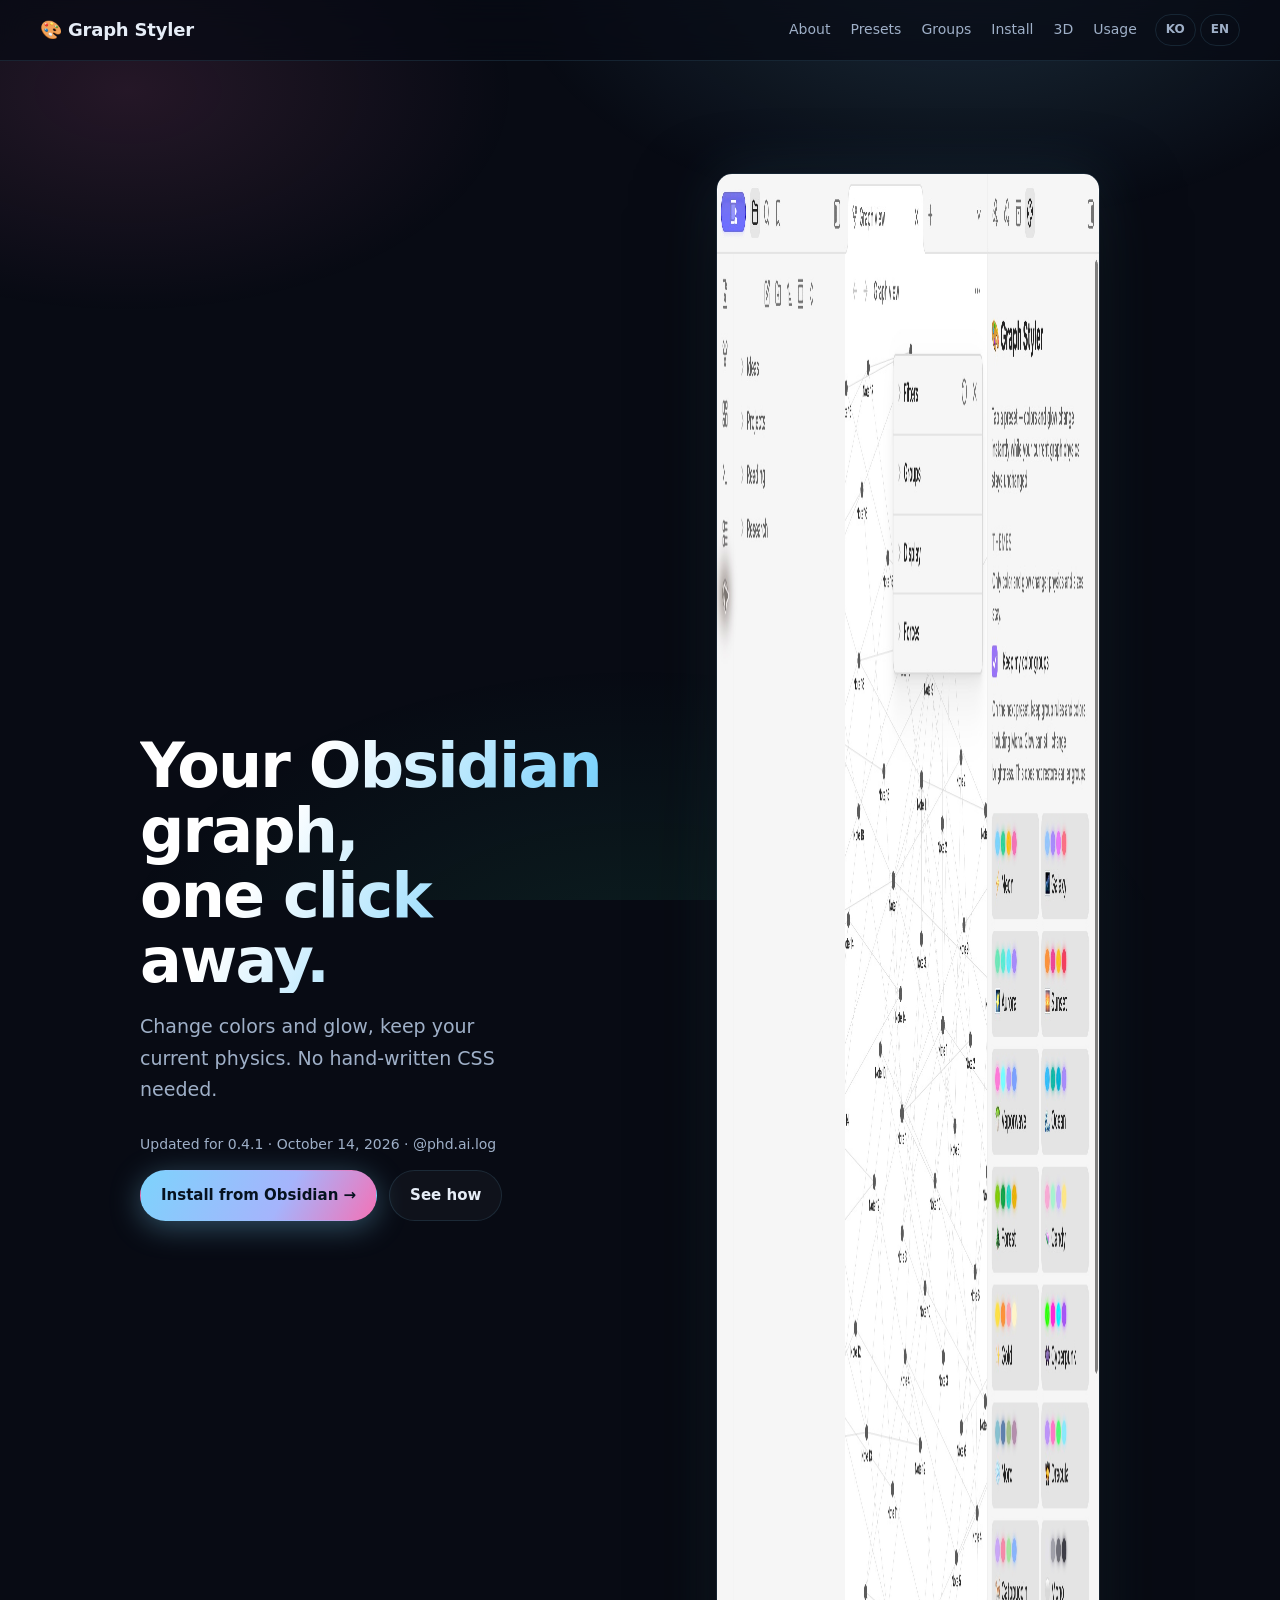
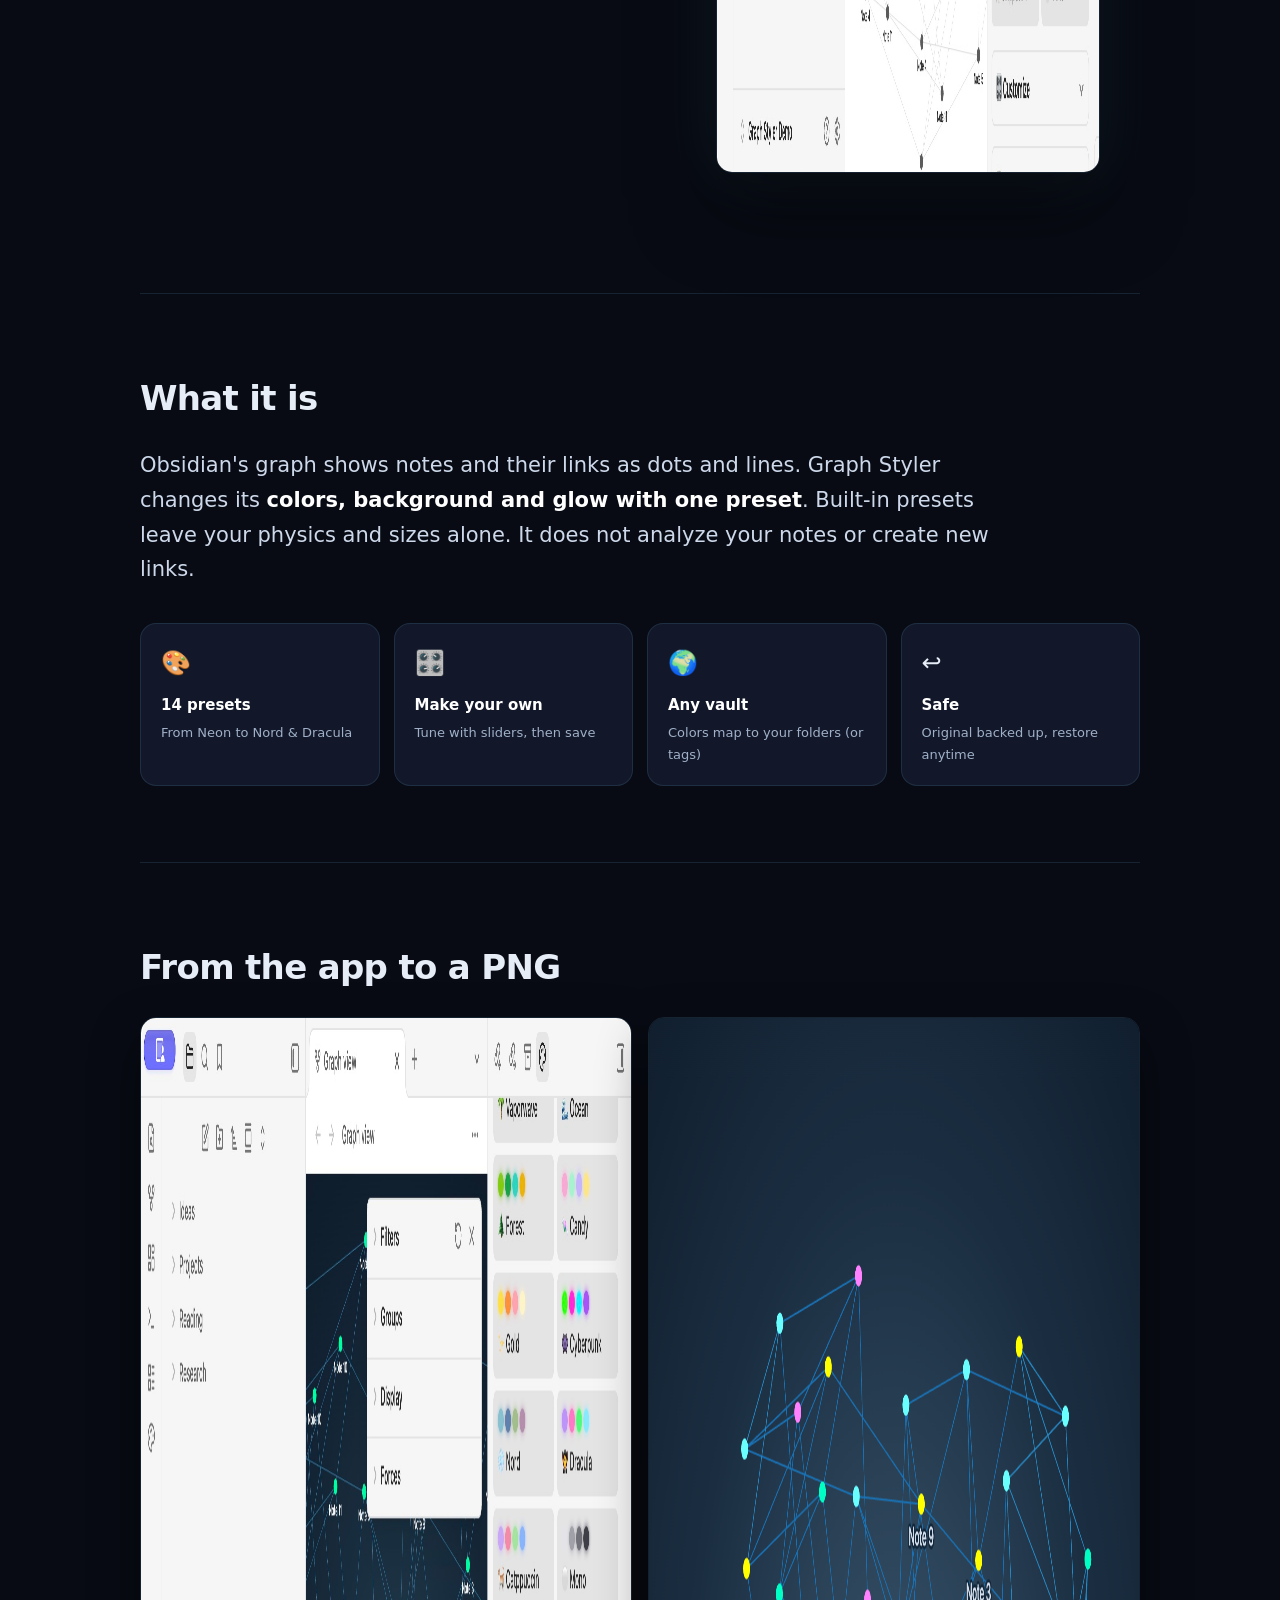
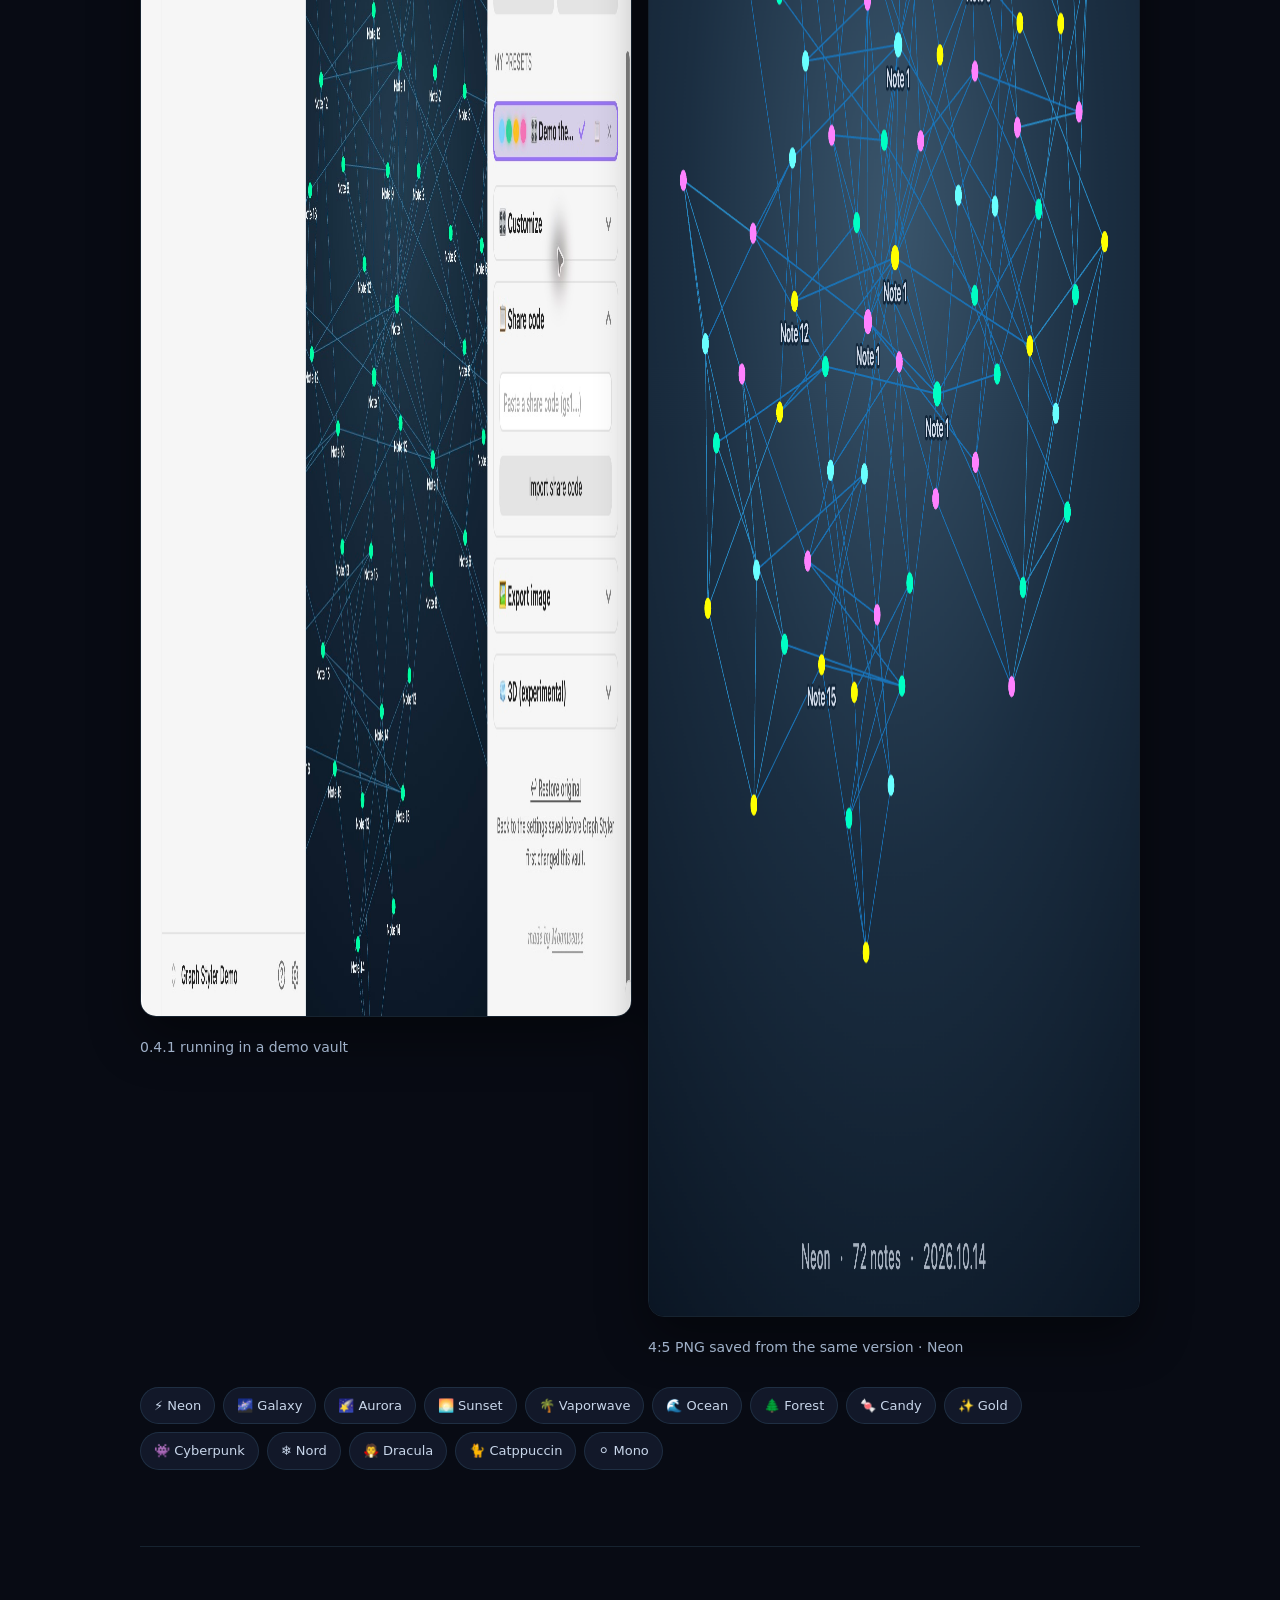
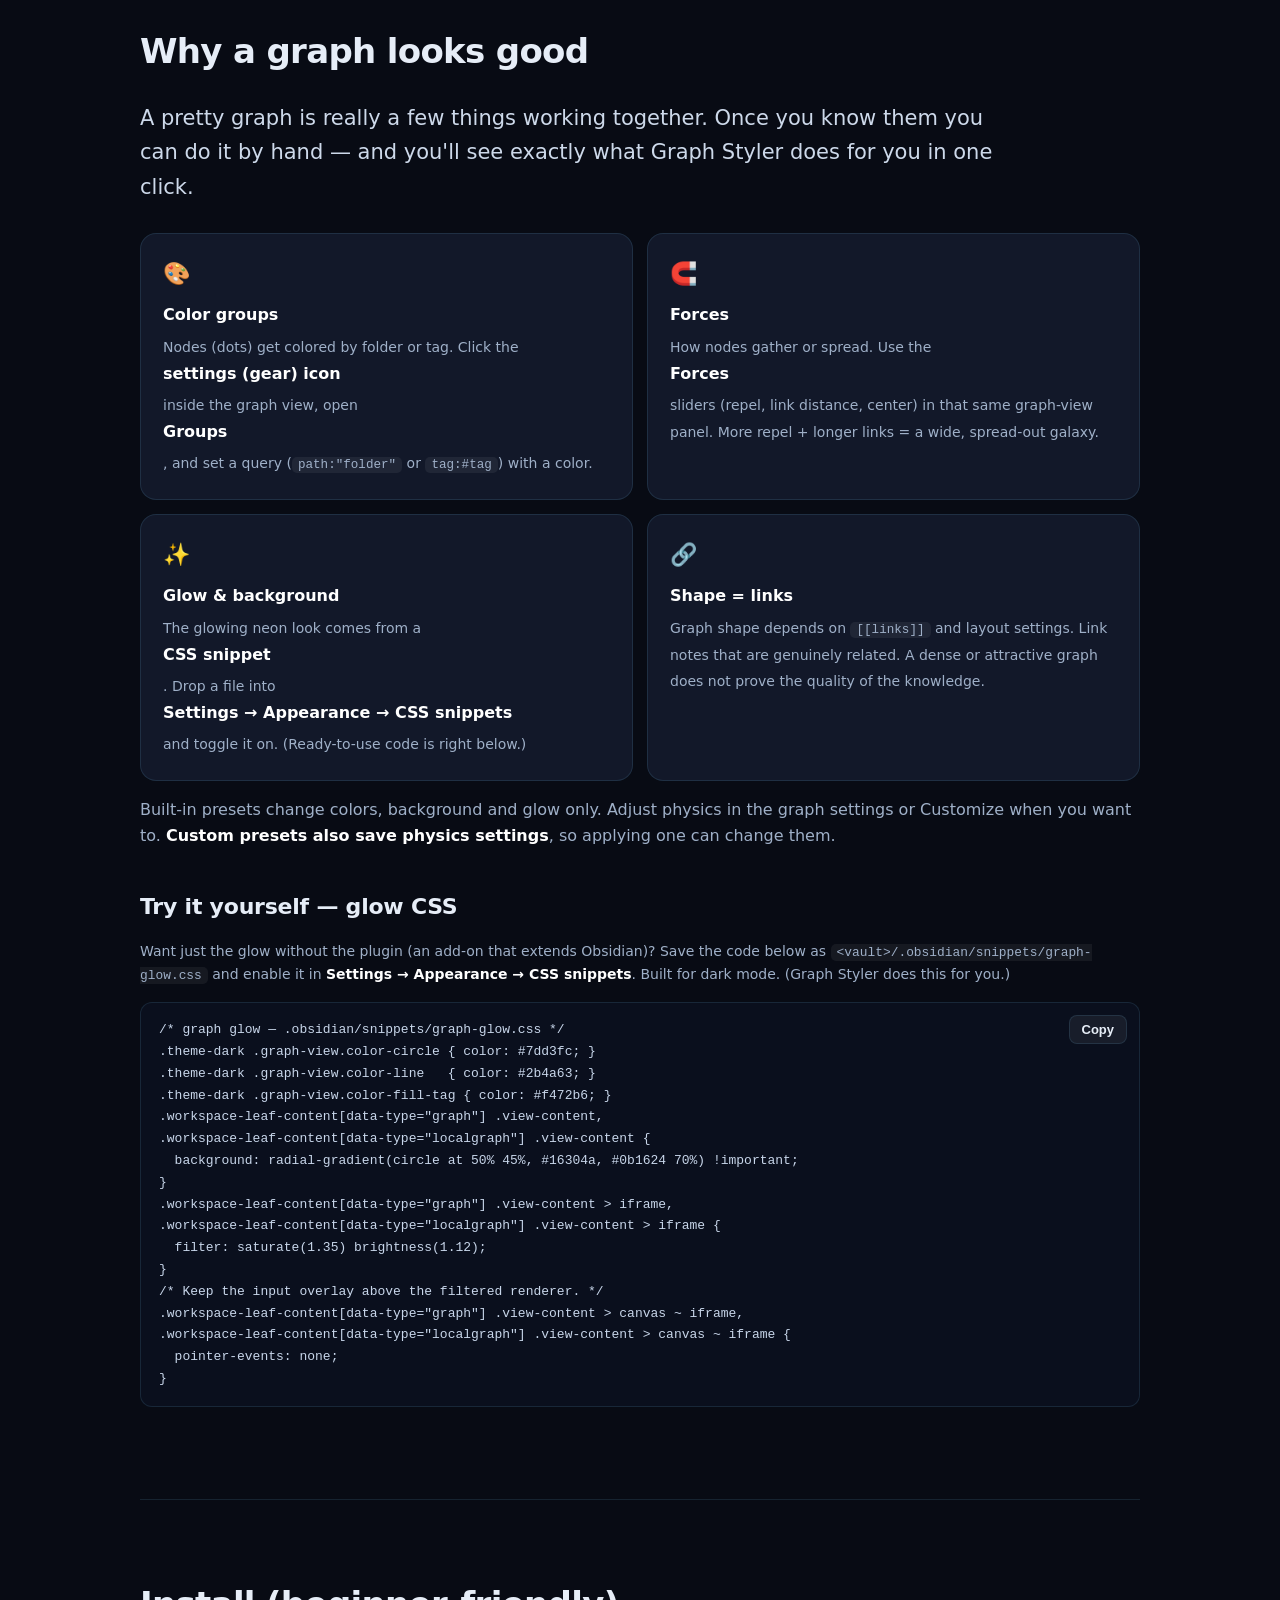
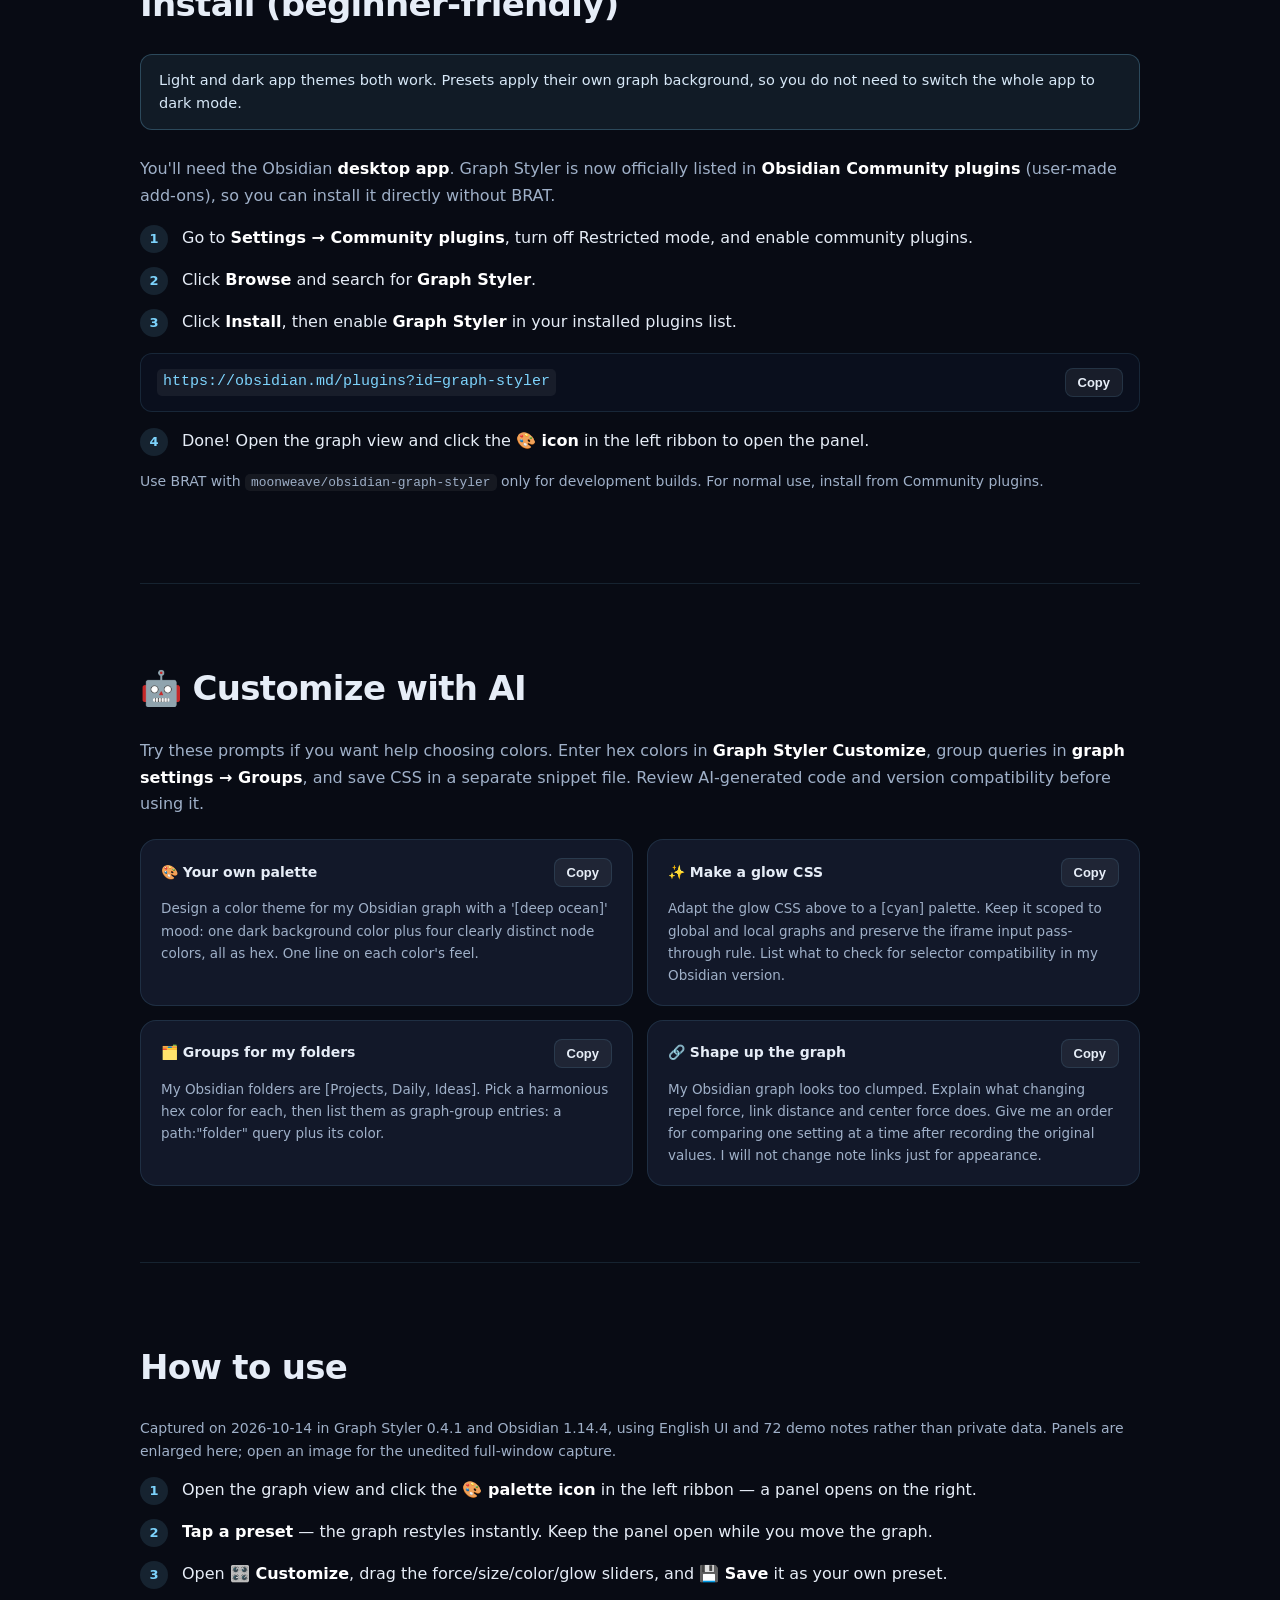
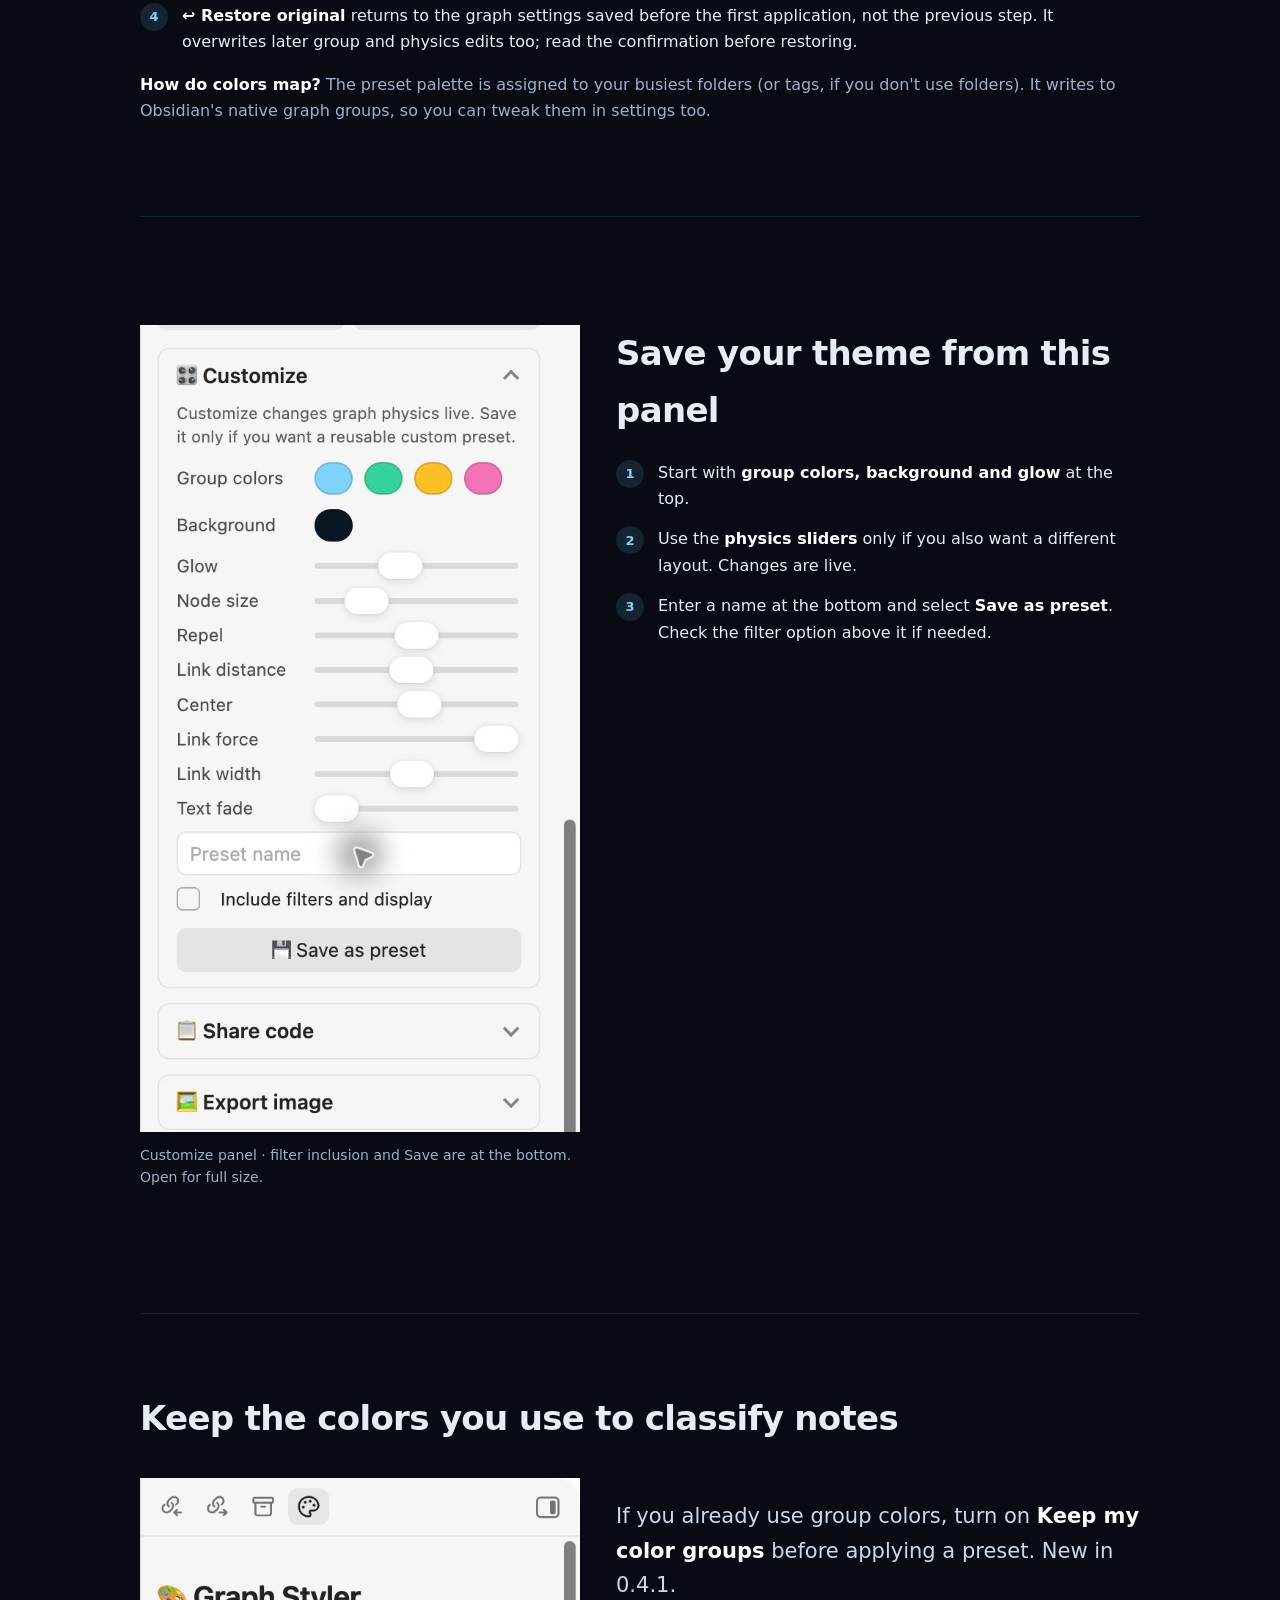
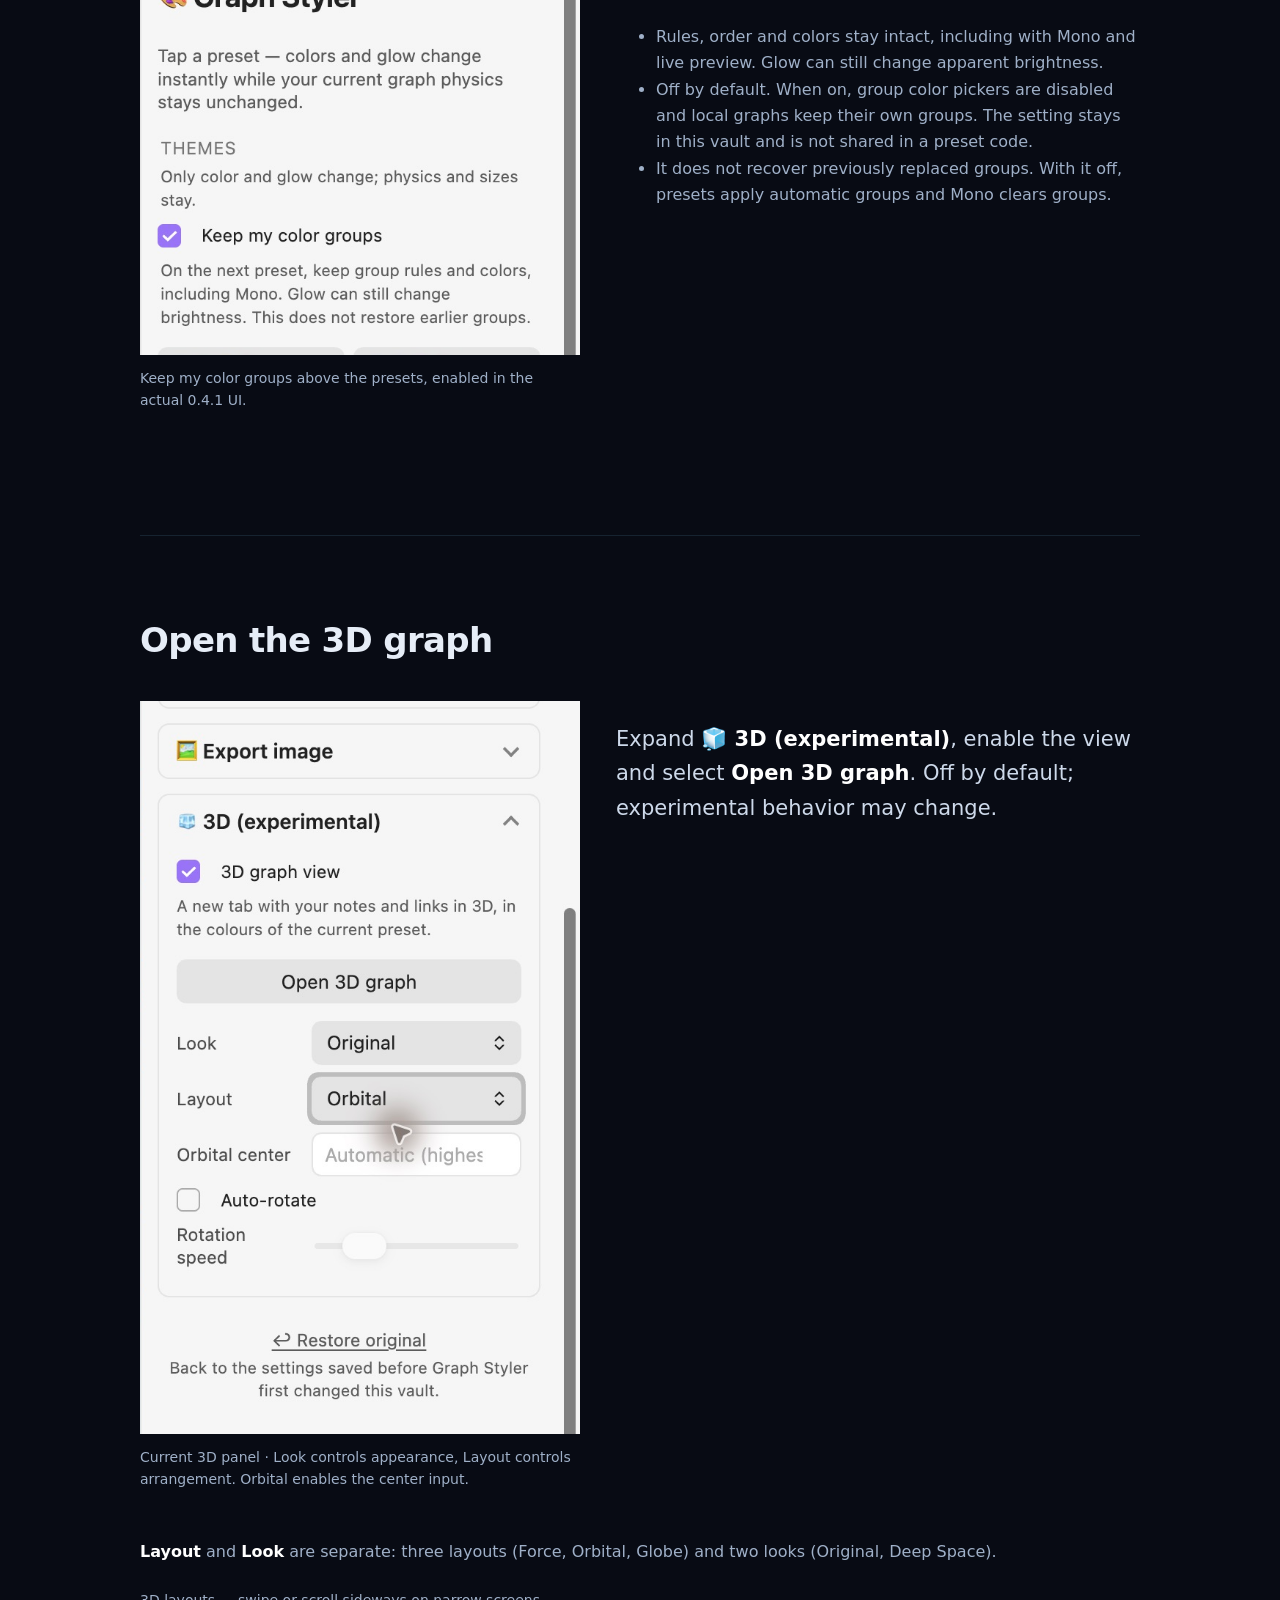
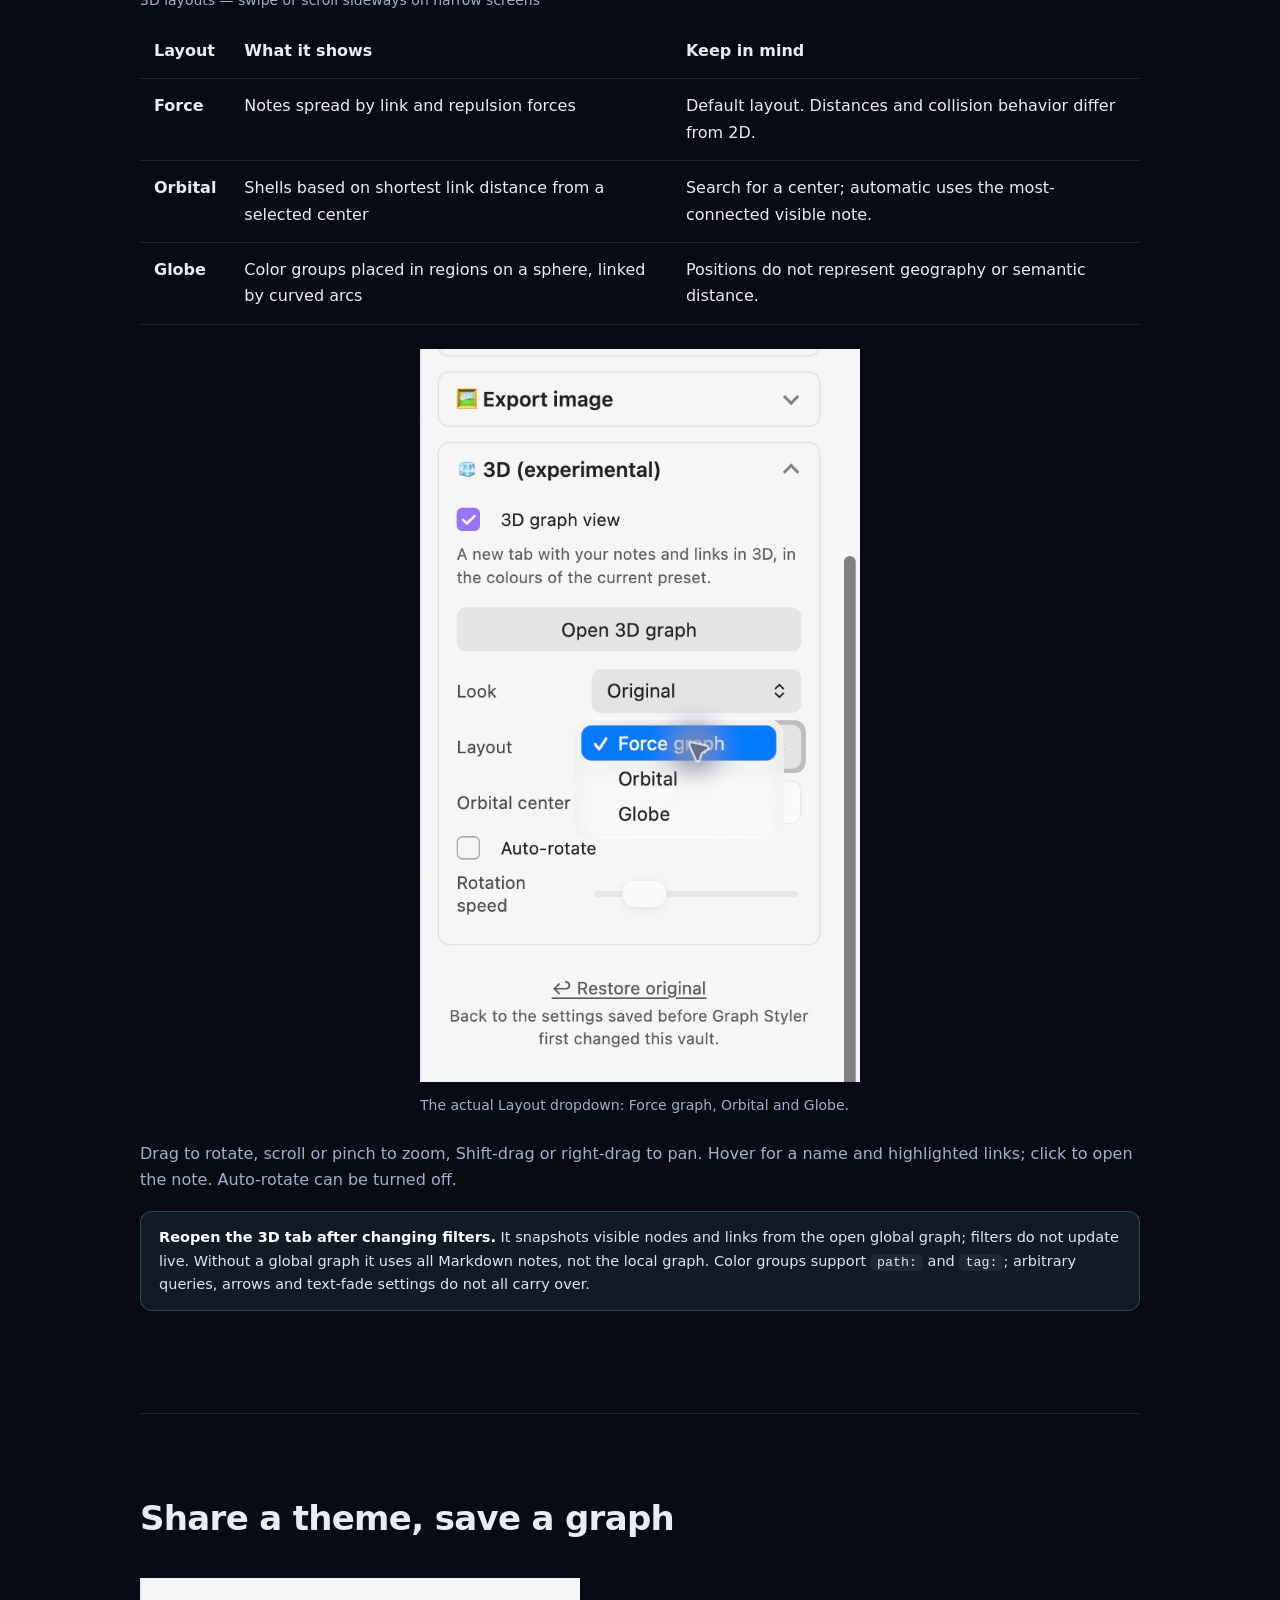
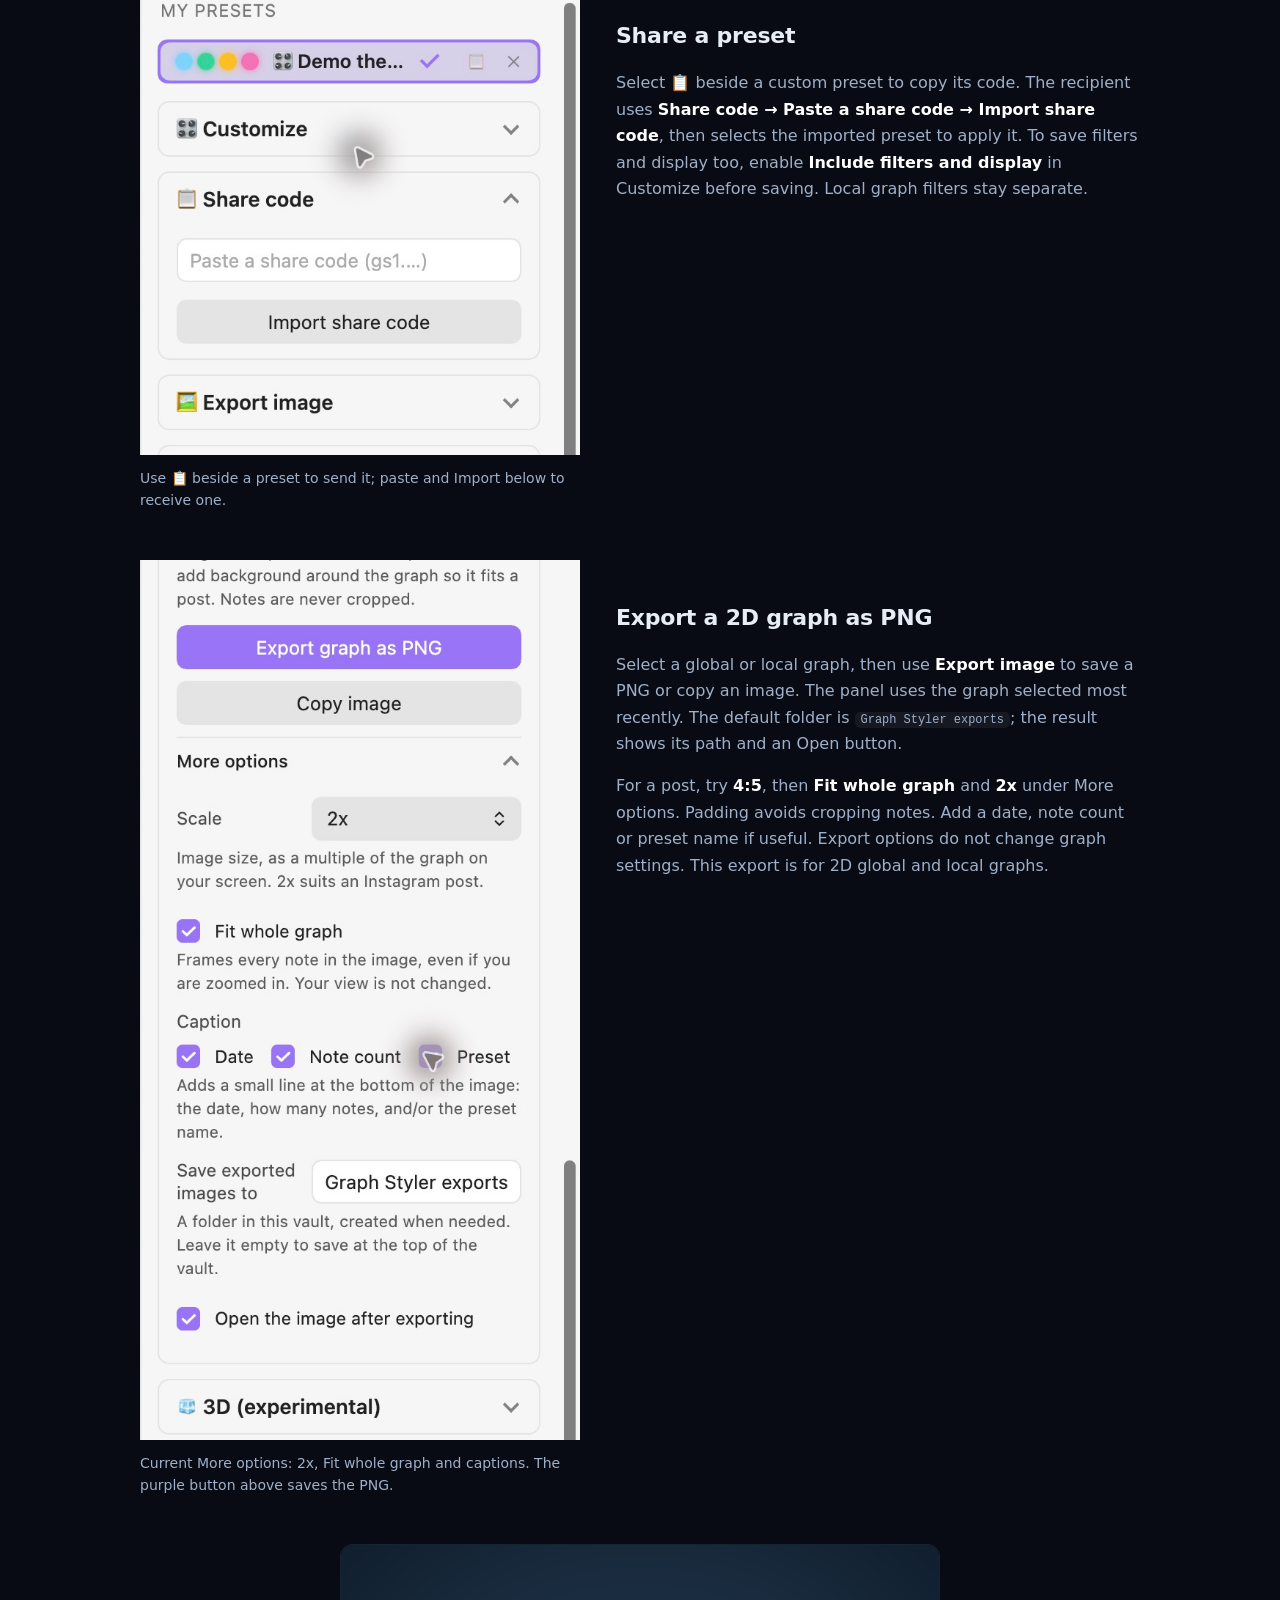
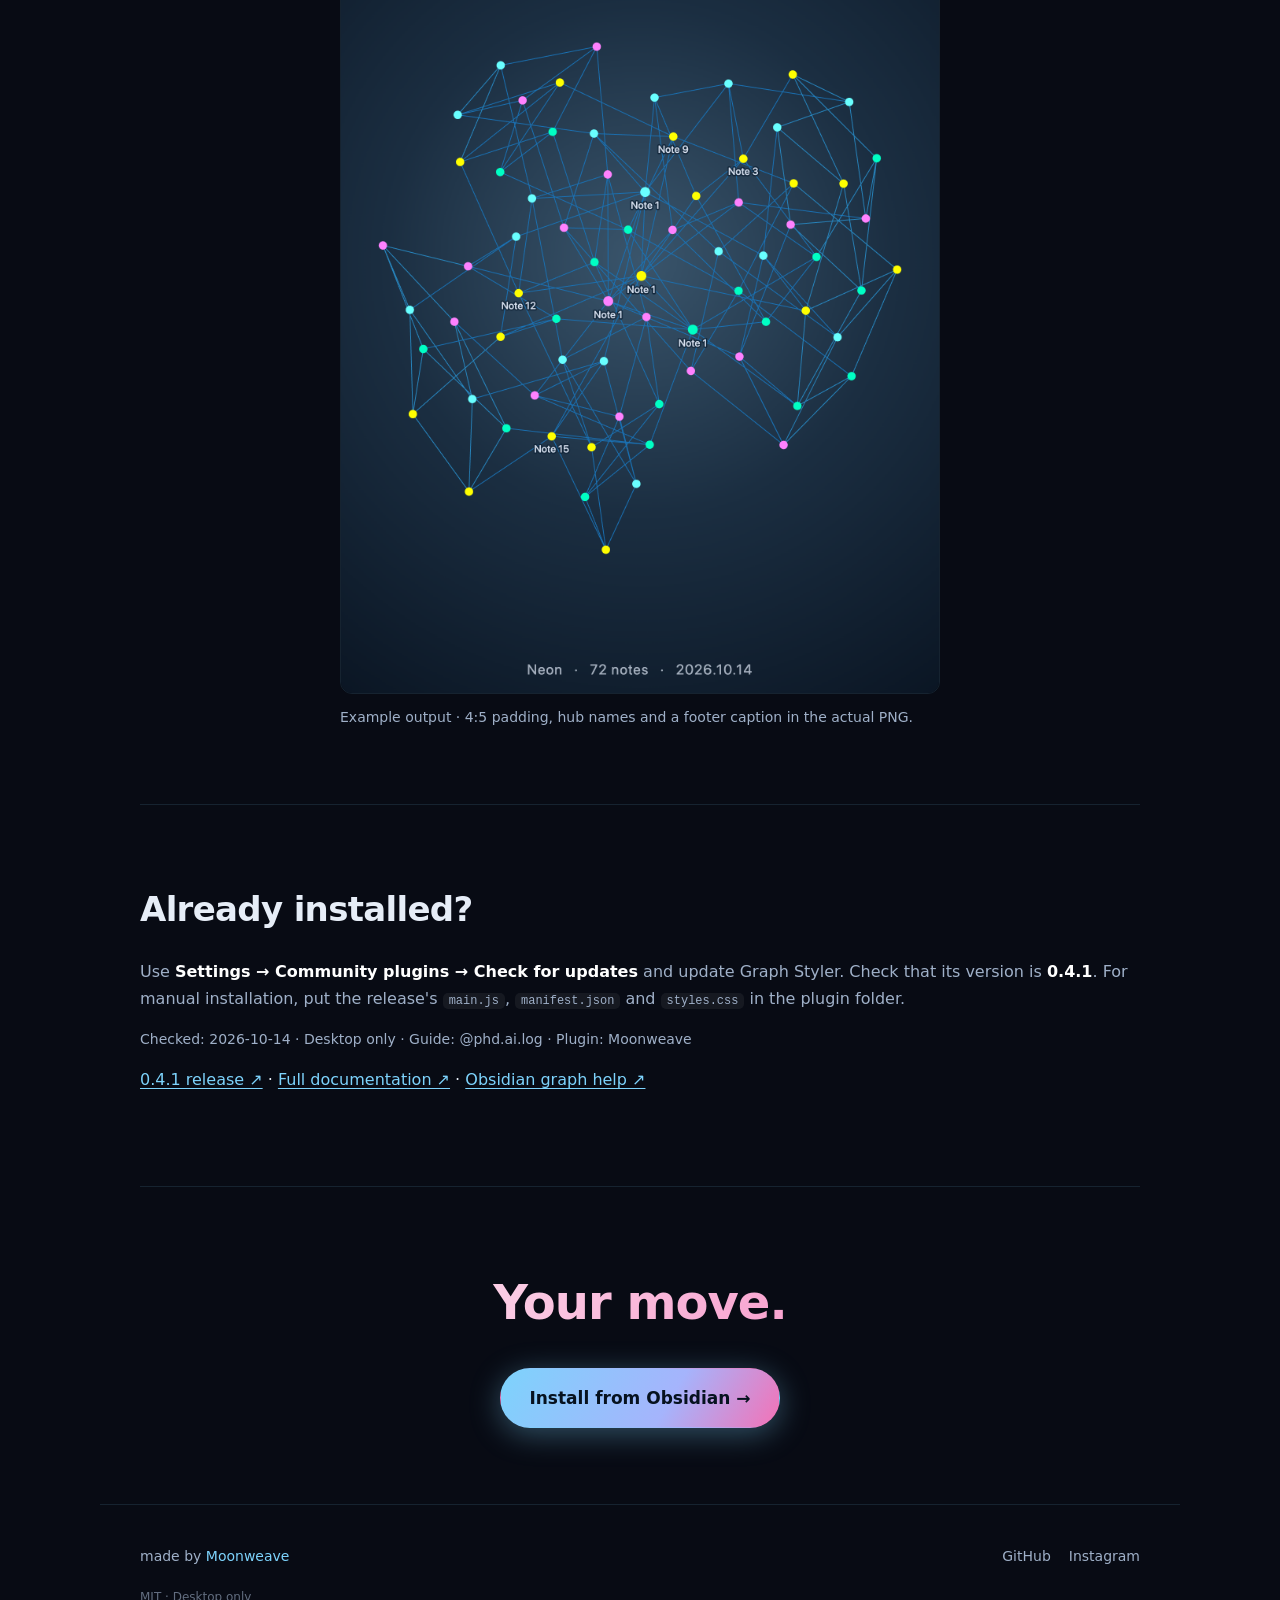
==== commit 4a11a36b: "docs: 최신 실행 화면으로 가이드의 구버전 혼동 방지" ====
--- a/en/index.html
+++ b/en/index.html
@@ -7,7 +7,7 @@
   <meta name="description" content="Graph Styler 0.4.1 guide: themes, color group preservation, experimental 3D, sharing and PNG export.">
   <meta property="og:title" content="Graph Styler">
   <meta property="og:description" content="Themes, your own color groups, experimental 3D and PNG export.">
-  <meta property="og:image" content="https://graph-styler.pages.dev/assets/hero.png">
+  <meta property="og:image" content="https://graph-styler.pages.dev/assets/ui-041/groups.jpg">
   <meta property="og:url" content="https://graph-styler.pages.dev/en/">
   <link rel="canonical" href="https://graph-styler.pages.dev/en/">
   <link rel="alternate" hreflang="ko" href="https://graph-styler.pages.dev/">
@@ -46,7 +46,7 @@
         </div>
       </div>
       <figure class="hero-shot">
-        <img src="../assets/hero.png" alt="Graph Styler in Obsidian" loading="eager">
+        <a href="../assets/ui-041/groups.jpg"><img src="../assets/ui-041/groups.jpg" alt="Graph Styler 0.4.1 running in Obsidian 1.14.4 with Keep my color groups enabled" width="2048" height="1600" loading="eager"></a>
       </figure>
     </section>
 
@@ -64,10 +64,10 @@
 
     <!-- PRESETS -->
     <section id="presets" class="section">
-      <h2>Same vault, one click apart</h2>
+      <h2>From the app to a PNG</h2>
       <div class="gallery">
-        <figure><img src="../assets/vaporwave.png" alt="Vaporwave preset" loading="lazy"><figcaption>🌴 Vaporwave</figcaption></figure>
-        <figure><img src="../assets/sunset.png" alt="Sunset preset" loading="lazy"><figcaption>🌅 Sunset</figcaption></figure>
+        <figure><a href="../assets/ui-041/share.jpg"><img src="../assets/ui-041/share.jpg" width="2048" height="1600" alt="Current 0.4.1 app with a saved demo preset and Share code panel" loading="lazy"></a><figcaption>0.4.1 running in a demo vault</figcaption></figure>
+        <figure><a href="../assets/ui-041/export-result.png"><img src="../assets/ui-041/export-result.png" width="1520" height="1900" alt="PNG exported by Graph Styler 0.4.1 with 72 demo notes" loading="lazy"></a><figcaption>4:5 PNG saved from the same version · Neon</figcaption></figure>
       </div>
       <div class="chips">
         <span>⚡ Neon</span><span>🌌 Galaxy</span><span>🌠 Aurora</span><span>🌅 Sunset</span>
@@ -177,7 +177,7 @@
     <!-- USAGE -->
     <section id="usage" class="section">
       <h2>How to use</h2>
-      <p class="muted small">These are existing public UI captures. Open an image to see it at full size. The new 0.4.1 group-preservation option and newer 3D selectors are not shown in these earlier captures.</p>
+      <p class="muted small">Captured on 2026-10-14 in Graph Styler 0.4.1 and Obsidian 1.14.4, using English UI and 72 demo notes rather than private data. Panels are enlarged here; open an image for the unedited full-window capture.</p>
       <ol class="steps big-steps">
         <li><span class="n">1</span><span>Open the graph view and click the <b>🎨 palette icon</b> in the left ribbon — a panel opens on the right.</span></li>
         <li><span class="n">2</span><span><b>Tap a preset</b> — the graph restyles instantly. Keep the panel open while you move the graph.</span></li>
@@ -190,7 +190,7 @@
     <section id="customize" class="section">
     <div class="visual-step">
       <figure class="ui-shot">
-        <a href="../assets/ui/customize.png"><img src="../assets/ui/customize.png" width="576" height="904" loading="lazy" alt="Customize panel with color pickers, physics sliders and Save as preset"></a>
+        <a class="ui-panel ui-panel--customize" href="../assets/ui-041/customize.jpg"><img src="../assets/ui-041/customize.jpg" width="2048" height="1600" loading="lazy" alt="0.4.1 Customize panel with disabled group color pickers while group preservation is on"></a>
         <figcaption>Customize panel · filter inclusion and Save are at the bottom. Open for full size.</figcaption>
       </figure>
       <div class="visual-copy">
@@ -207,20 +207,28 @@
     <article aria-label="Graph Styler guide">
     <section id="keep-groups" class="section">
       <h2>Keep the colors you use to classify notes</h2>
+      <div class="visual-step">
+        <figure class="ui-shot">
+          <a class="ui-panel ui-panel--groups" href="../assets/ui-041/groups.jpg"><img src="../assets/ui-041/groups.jpg" width="2048" height="1600" loading="lazy" alt="New Keep my color groups checkbox checked in Graph Styler 0.4.1"></a>
+          <figcaption>Keep my color groups above the presets, enabled in the actual 0.4.1 UI.</figcaption>
+        </figure>
+        <div class="visual-copy">
       <p class="big">If you already use group colors, turn on <b>Keep my color groups</b> before applying a preset. New in 0.4.1.</p>
       <ul class="muted">
         <li>Rules, order and colors stay intact, including with Mono and live preview. Glow can still change apparent brightness.</li>
         <li>Off by default. When on, group color pickers are disabled and local graphs keep their own groups. The setting stays in this vault and is not shared in a preset code.</li>
         <li>It does not recover previously replaced groups. With it off, presets apply automatic groups and Mono clears groups.</li>
       </ul>
+        </div>
+      </div>
     </section>
 
     <section id="graph3d" class="section">
       <h2>Open the 3D graph</h2>
       <div class="visual-step">
         <figure class="ui-shot">
-          <a href="../assets/ui/3d-panel.png"><img src="../assets/ui/3d-panel.png" width="538" height="474" loading="lazy" alt="3D panel showing enable, Open 3D graph, auto-rotate and rotation speed"></a>
-          <figcaption>Earlier 3D panel capture · enable, then Open. The newer Look and Layout selectors are not shown.</figcaption>
+          <a class="ui-panel ui-panel--3d" href="../assets/ui-041/3d-panel.jpg"><img src="../assets/ui-041/3d-panel.jpg" width="2048" height="1600" loading="lazy" alt="Current 3D panel with Look, Orbital layout, Orbital center and auto-rotate controls"></a>
+          <figcaption>Current 3D panel · Look controls appearance, Layout controls arrangement. Orbital enables the center input.</figcaption>
         </figure>
         <div class="visual-copy">
       <p class="big">Expand <b>🧊 3D (experimental)</b>, enable the view and select <b>Open 3D graph</b>. Off by default; experimental behavior may change.</p>
@@ -238,6 +246,10 @@
           </tbody>
         </table>
       </div>
+      <figure class="ui-shot ui-menu-shot">
+        <a class="ui-panel ui-panel--3d" href="../assets/ui-041/3d-layouts.jpg"><img src="../assets/ui-041/3d-layouts.jpg" width="2048" height="1600" loading="lazy" alt="Actual Layout dropdown showing Force graph, Orbital and Globe in 0.4.1"></a>
+        <figcaption>The actual Layout dropdown: Force graph, Orbital and Globe.</figcaption>
+      </figure>
       <p class="muted">Drag to rotate, scroll or pinch to zoom, Shift-drag or right-drag to pan. Hover for a name and highlighted links; click to open the note. Auto-rotate can be turned off.</p>
       <p class="tip"><b>Reopen the 3D tab after changing filters.</b> It snapshots visible nodes and links from the open global graph; filters do not update live. Without a global graph it uses all Markdown notes, not the local graph. Color groups support <code>path:</code> and <code>tag:</code>; arbitrary queries, arrows and text-fade settings do not all carry over.</p>
     </section>
@@ -246,7 +258,7 @@
       <h2>Share a theme, save a graph</h2>
       <div class="visual-step">
         <figure class="ui-shot">
-          <a href="../assets/ui/share.png"><img src="../assets/ui/share.png" width="576" height="522" loading="lazy" alt="Custom preset copy button and Share code paste-and-import panel"></a>
+          <a class="ui-panel ui-panel--share" href="../assets/ui-041/share.jpg"><img src="../assets/ui-041/share.jpg" width="2048" height="1600" loading="lazy" alt="0.4.1 saved Demo theme and Share code paste-and-import panel"></a>
           <figcaption>Use 📋 beside a preset to send it; paste and Import below to receive one.</figcaption>
         </figure>
         <div class="visual-copy">
@@ -256,8 +268,8 @@
       </div>
       <div class="visual-step">
         <figure class="ui-shot">
-          <a href="../assets/ui/export-options.png"><img src="../assets/ui/export-options.png" width="576" height="1424" loading="lazy" alt="Export panel set to 4:5, with PNG and Copy buttons, 2x scale and Fit whole graph"></a>
-          <figcaption>4:5 → More options → 2x and Fit whole graph. Save and Copy are near the top.</figcaption>
+          <a class="ui-panel ui-panel--export" href="../assets/ui-041/export-options.jpg"><img src="../assets/ui-041/export-options.jpg" width="2048" height="1600" loading="lazy" alt="0.4.1 Export graph as PNG, Copy image, 2x scale, Fit whole graph and caption controls"></a>
+          <figcaption>Current More options: 2x, Fit whole graph and captions. The purple button above saves the PNG.</figcaption>
         </figure>
         <div class="visual-copy">
       <h3>Export a 2D graph as PNG</h3>
@@ -266,7 +278,7 @@
         </div>
       </div>
       <figure class="ui-result">
-        <a href="../assets/ui/export-post-ready.png"><img src="../assets/ui/export-post-ready.png" width="1080" height="1350" loading="lazy" alt="Example 4:5 PNG export with hub names and a date, note-count and preset caption"></a>
+        <a href="../assets/ui-041/export-result.png"><img src="../assets/ui-041/export-result.png" width="1520" height="1900" loading="lazy" alt="Fresh 0.4.1 Neon PNG export with 72 demo notes and the 2026.10.14 caption"></a>
         <figcaption>Example output · 4:5 padding, hub names and a footer caption in the actual PNG.</figcaption>
       </figure>
     </section>
--- a/style.css
+++ b/style.css
@@ -119,6 +119,18 @@
 .ui-shot, .ui-result { margin: 0; }
 .ui-shot img, .ui-result img { display: block; width: 100%; height: auto; border: 1px solid var(--border); border-radius: 12px; }
 .ui-shot a, .ui-result a { display: block; }
+.ui-panel { position: relative; overflow: hidden; aspect-ratio: 600 / 1600; background: #f5f5f5; }
+.ui-shot .ui-panel img { position: absolute; top: 0; right: 0; width: 341.333333%; max-width: none; height: auto; border: 0; border-radius: 0; }
+.ui-panel--groups { aspect-ratio: 600 / 650; }
+.ui-panel--customize { aspect-ratio: 600 / 1100; }
+.ui-shot .ui-panel--customize img { top: -10.909091%; }
+.ui-panel--3d { aspect-ratio: 600 / 1000; }
+.ui-shot .ui-panel--3d img { top: -50%; }
+.ui-panel--share { aspect-ratio: 600 / 650; }
+.ui-shot .ui-panel--share img { top: -92.307692%; }
+.ui-panel--export { aspect-ratio: 600 / 1200; }
+.ui-shot .ui-panel--export img { top: -10%; }
+.ui-menu-shot { max-width: 440px; margin: 24px auto; }
 .ui-shot figcaption, .ui-result figcaption { color: var(--muted); font-size: 14px; line-height: 1.6; margin-top: 12px; }
 .visual-copy h3 { margin-top: 0; }
 .ui-result { max-width: 600px; margin: 36px auto 0; }
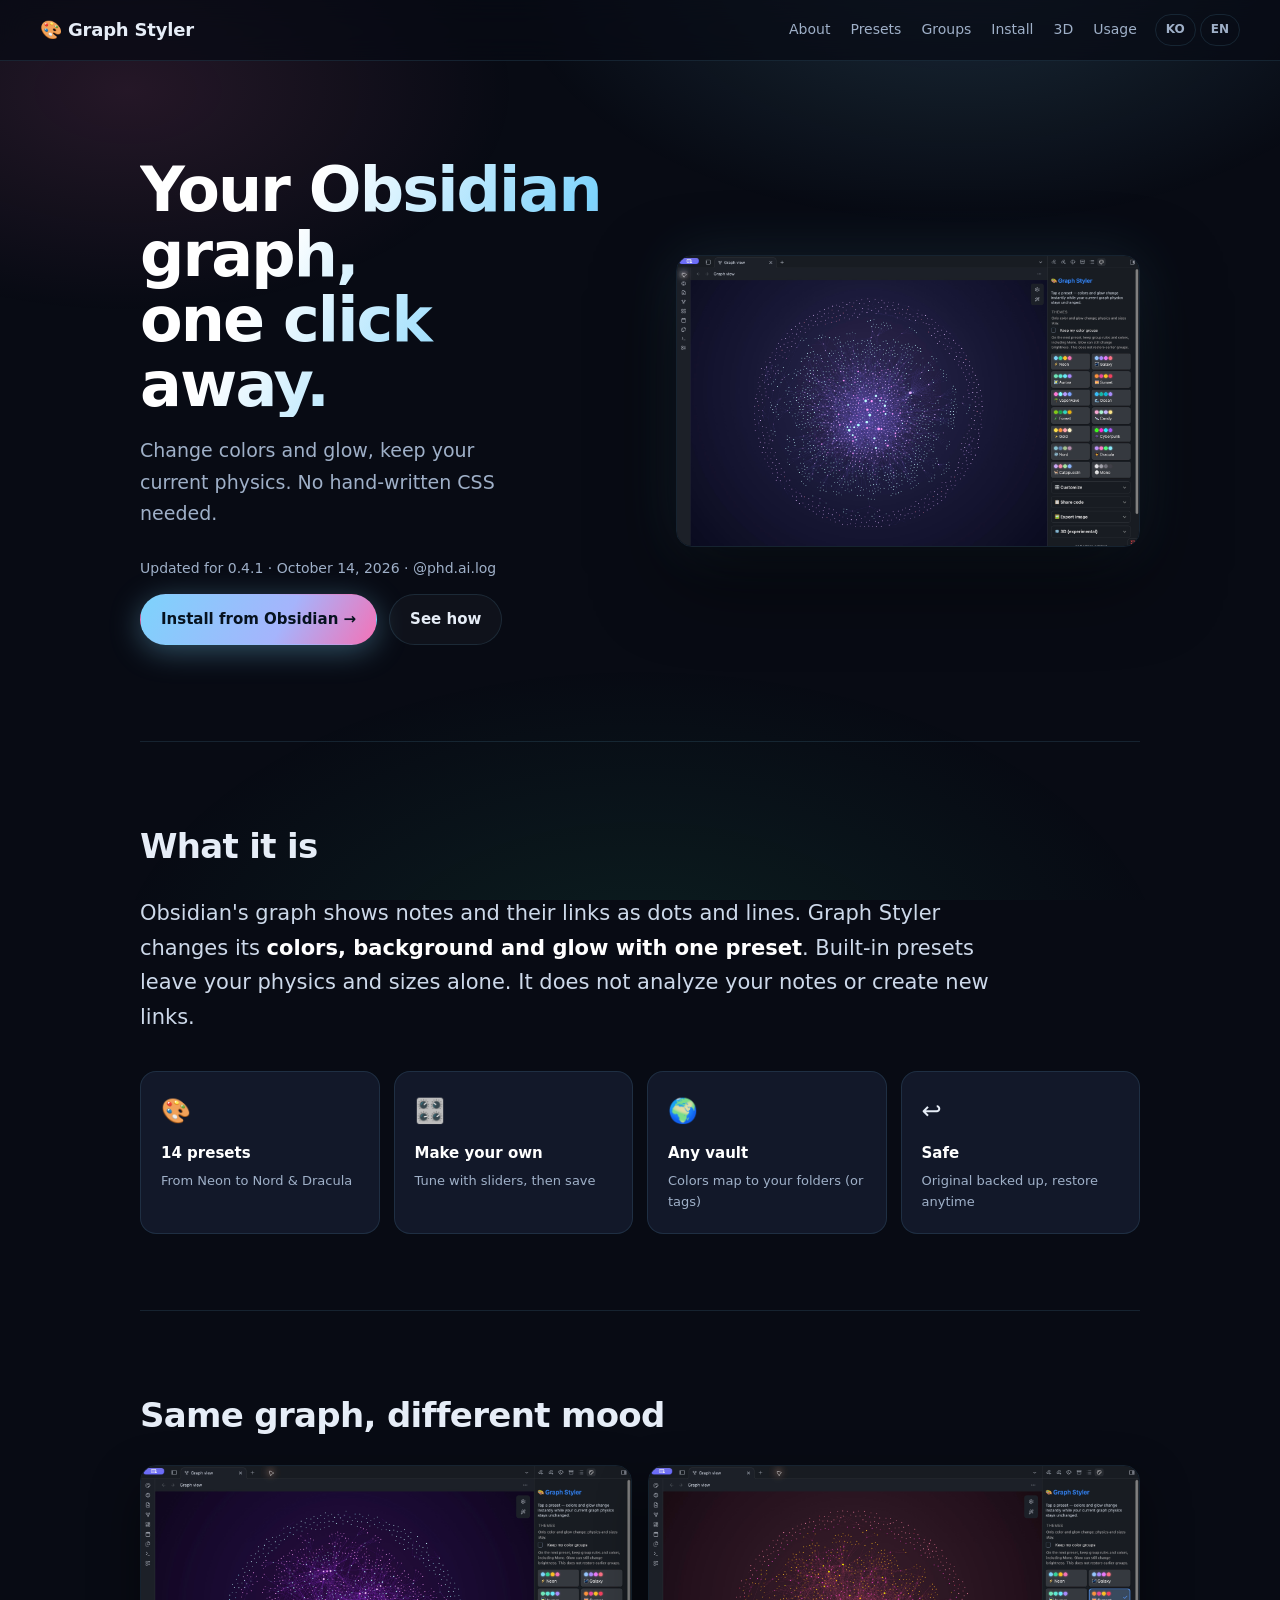
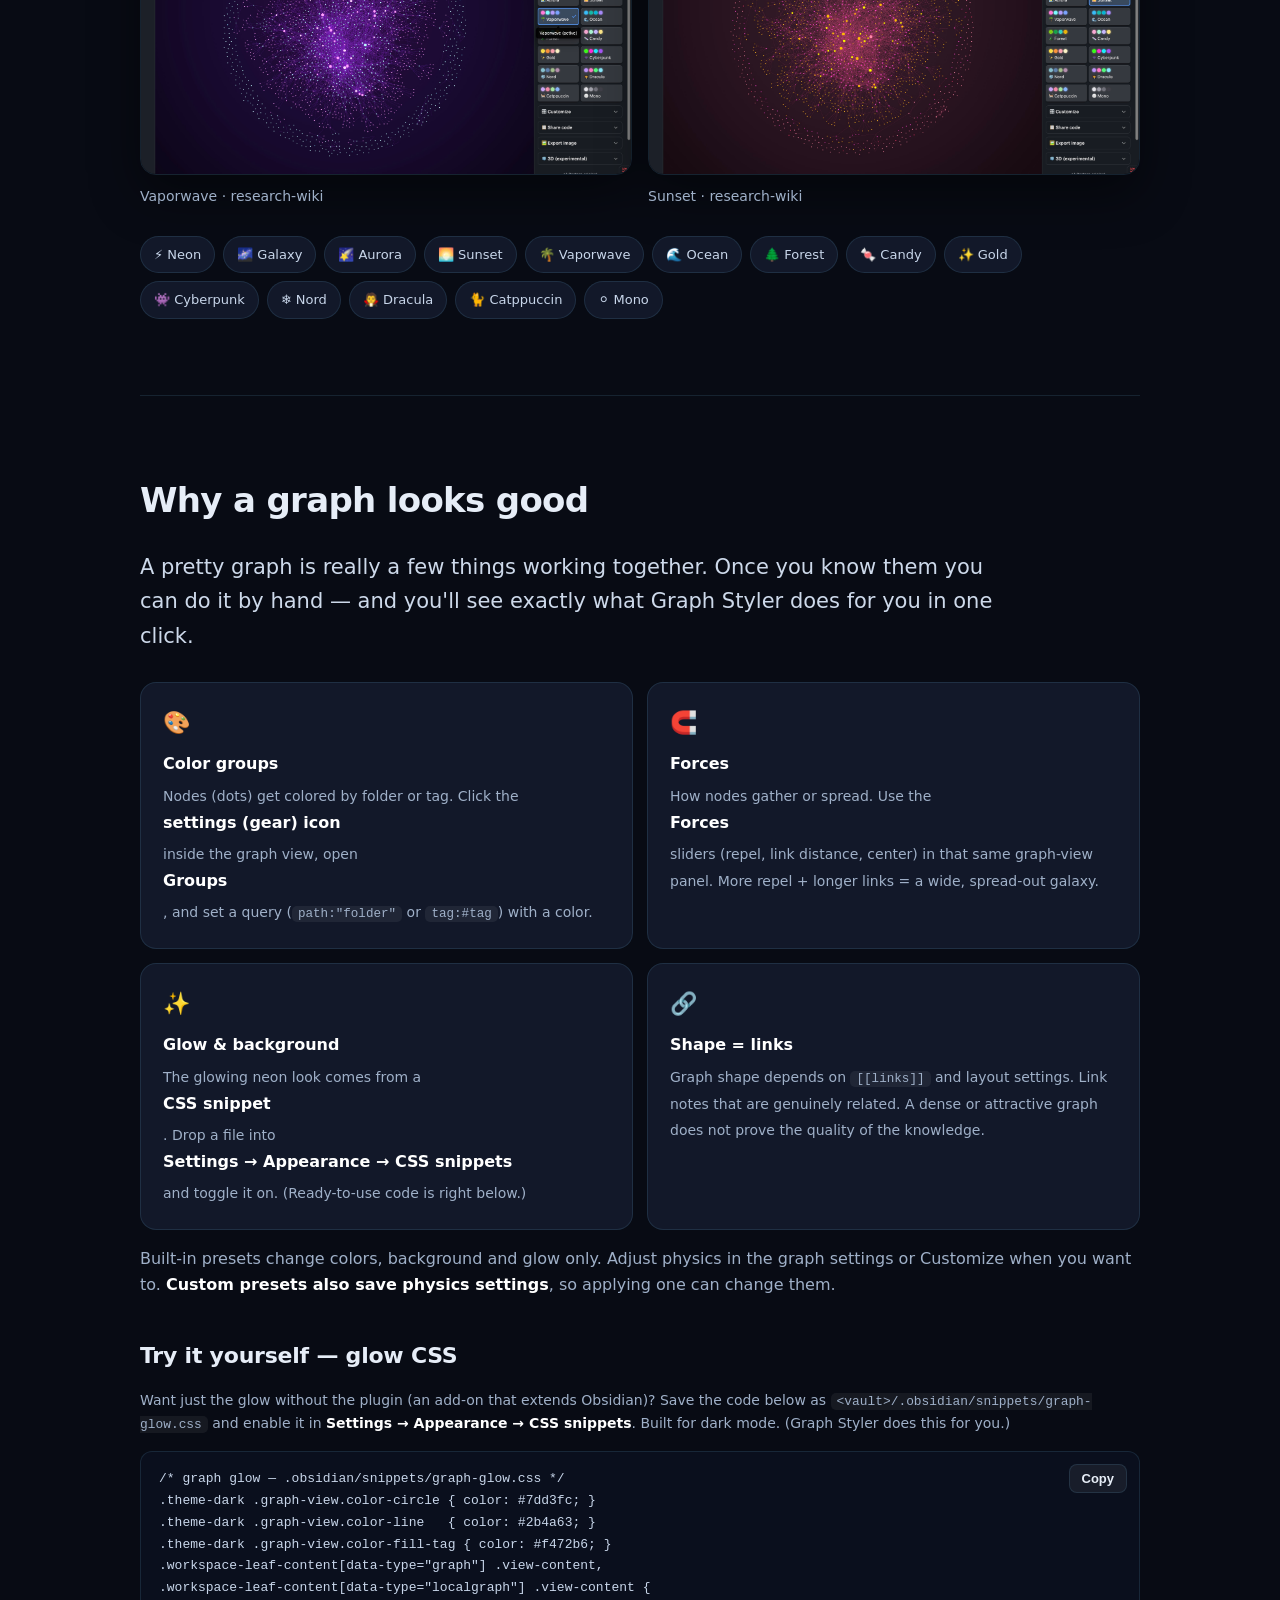
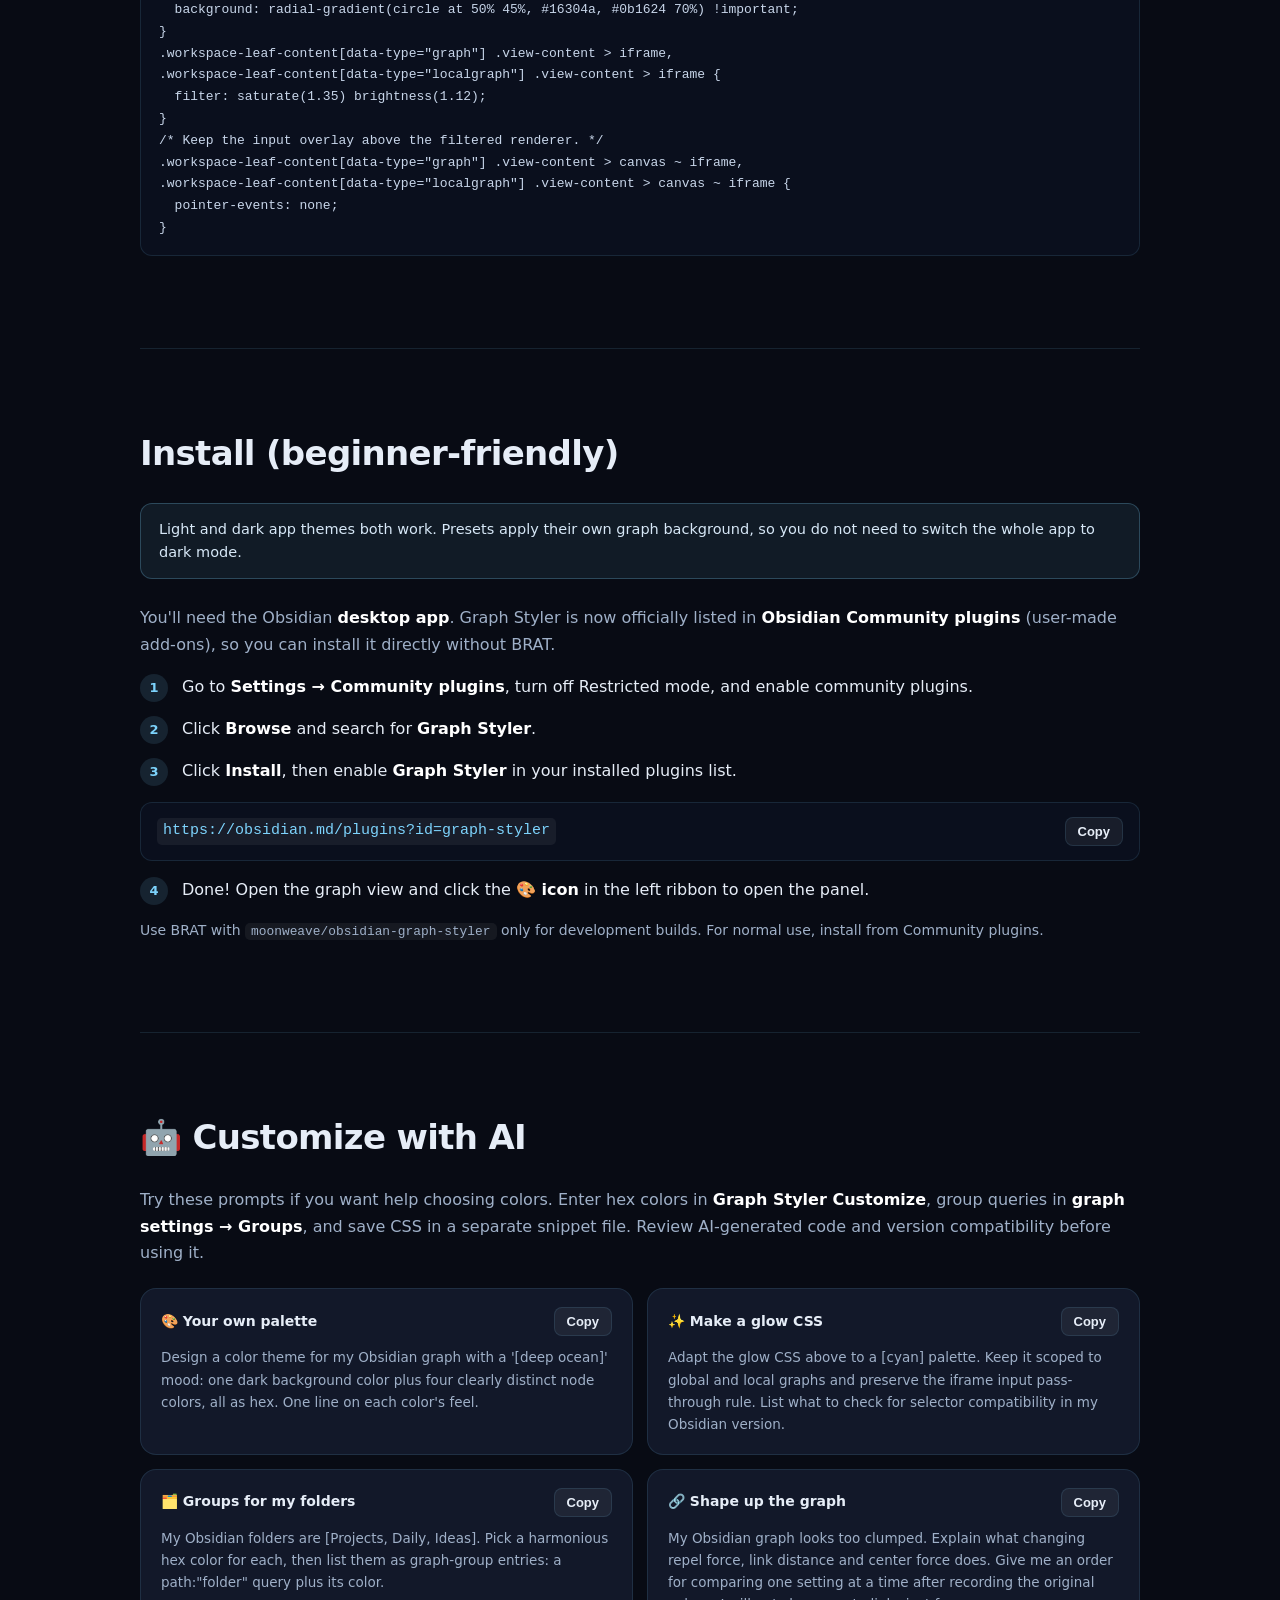
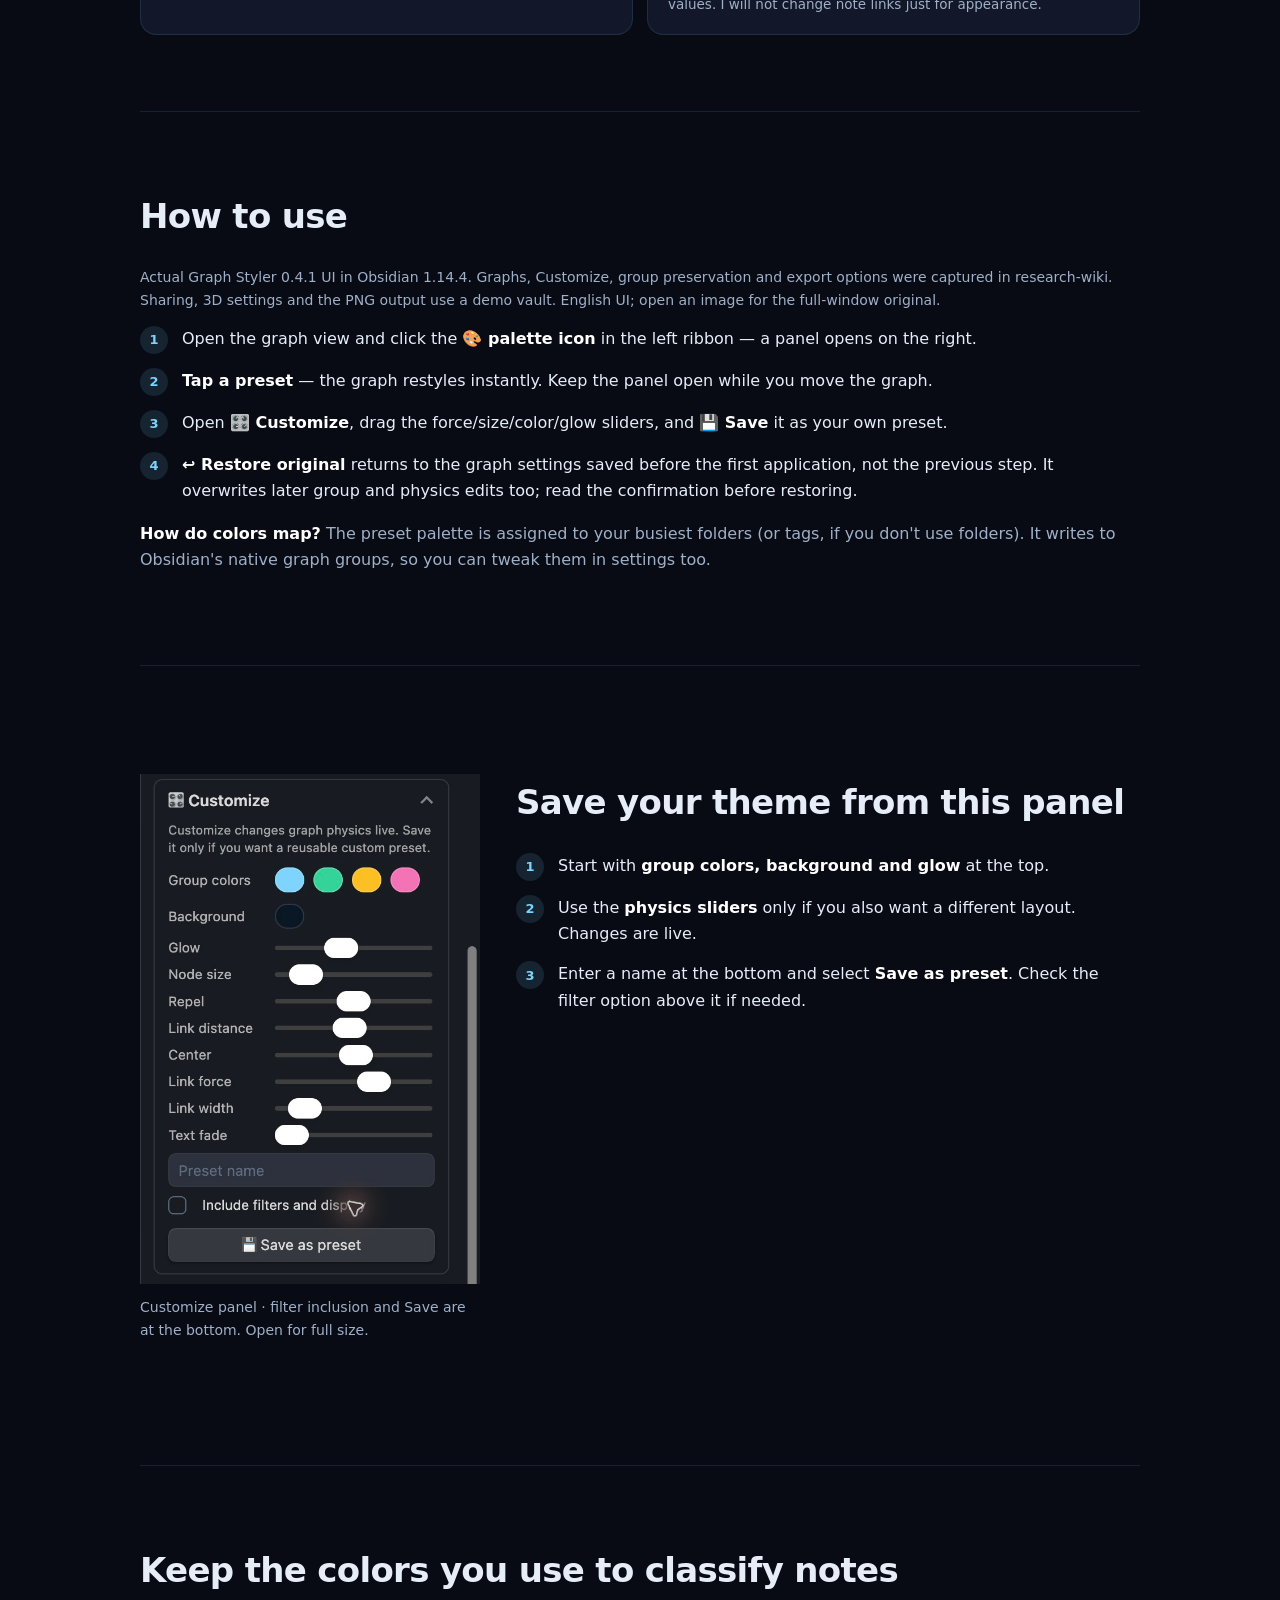
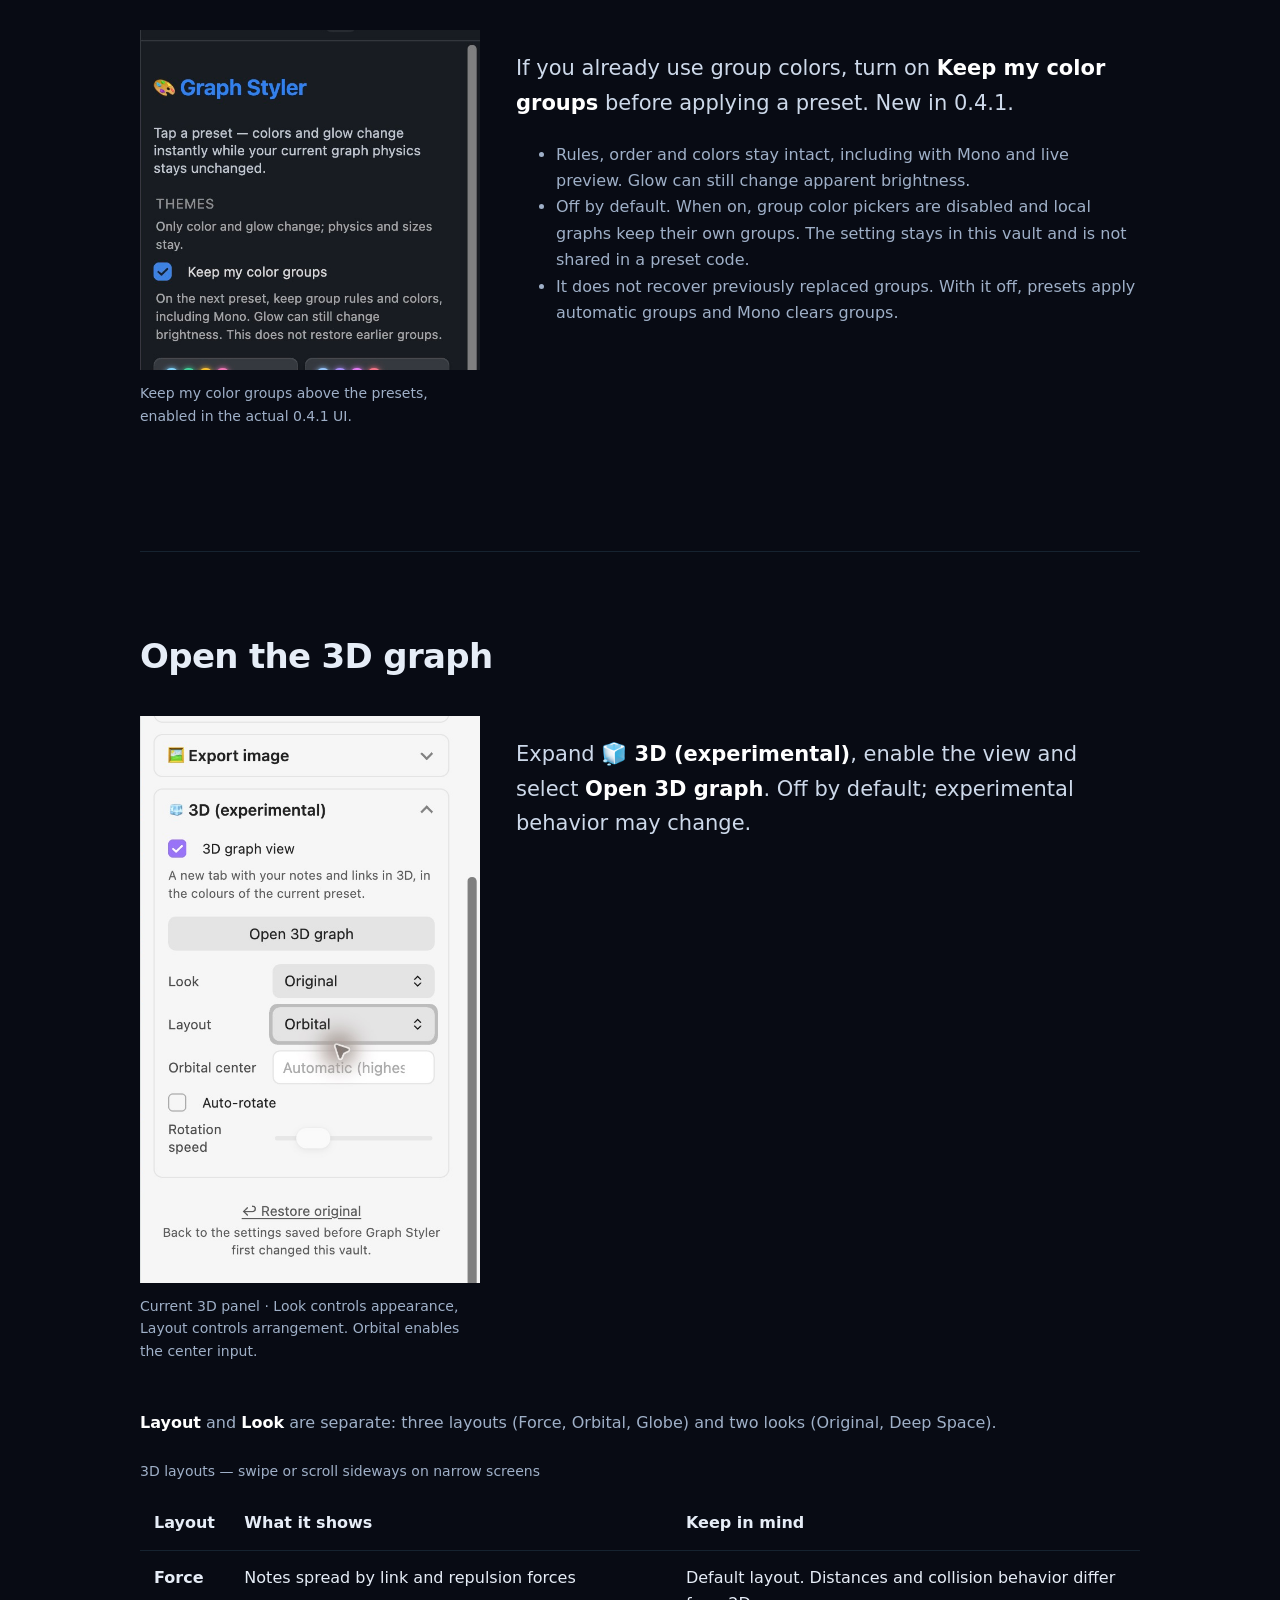
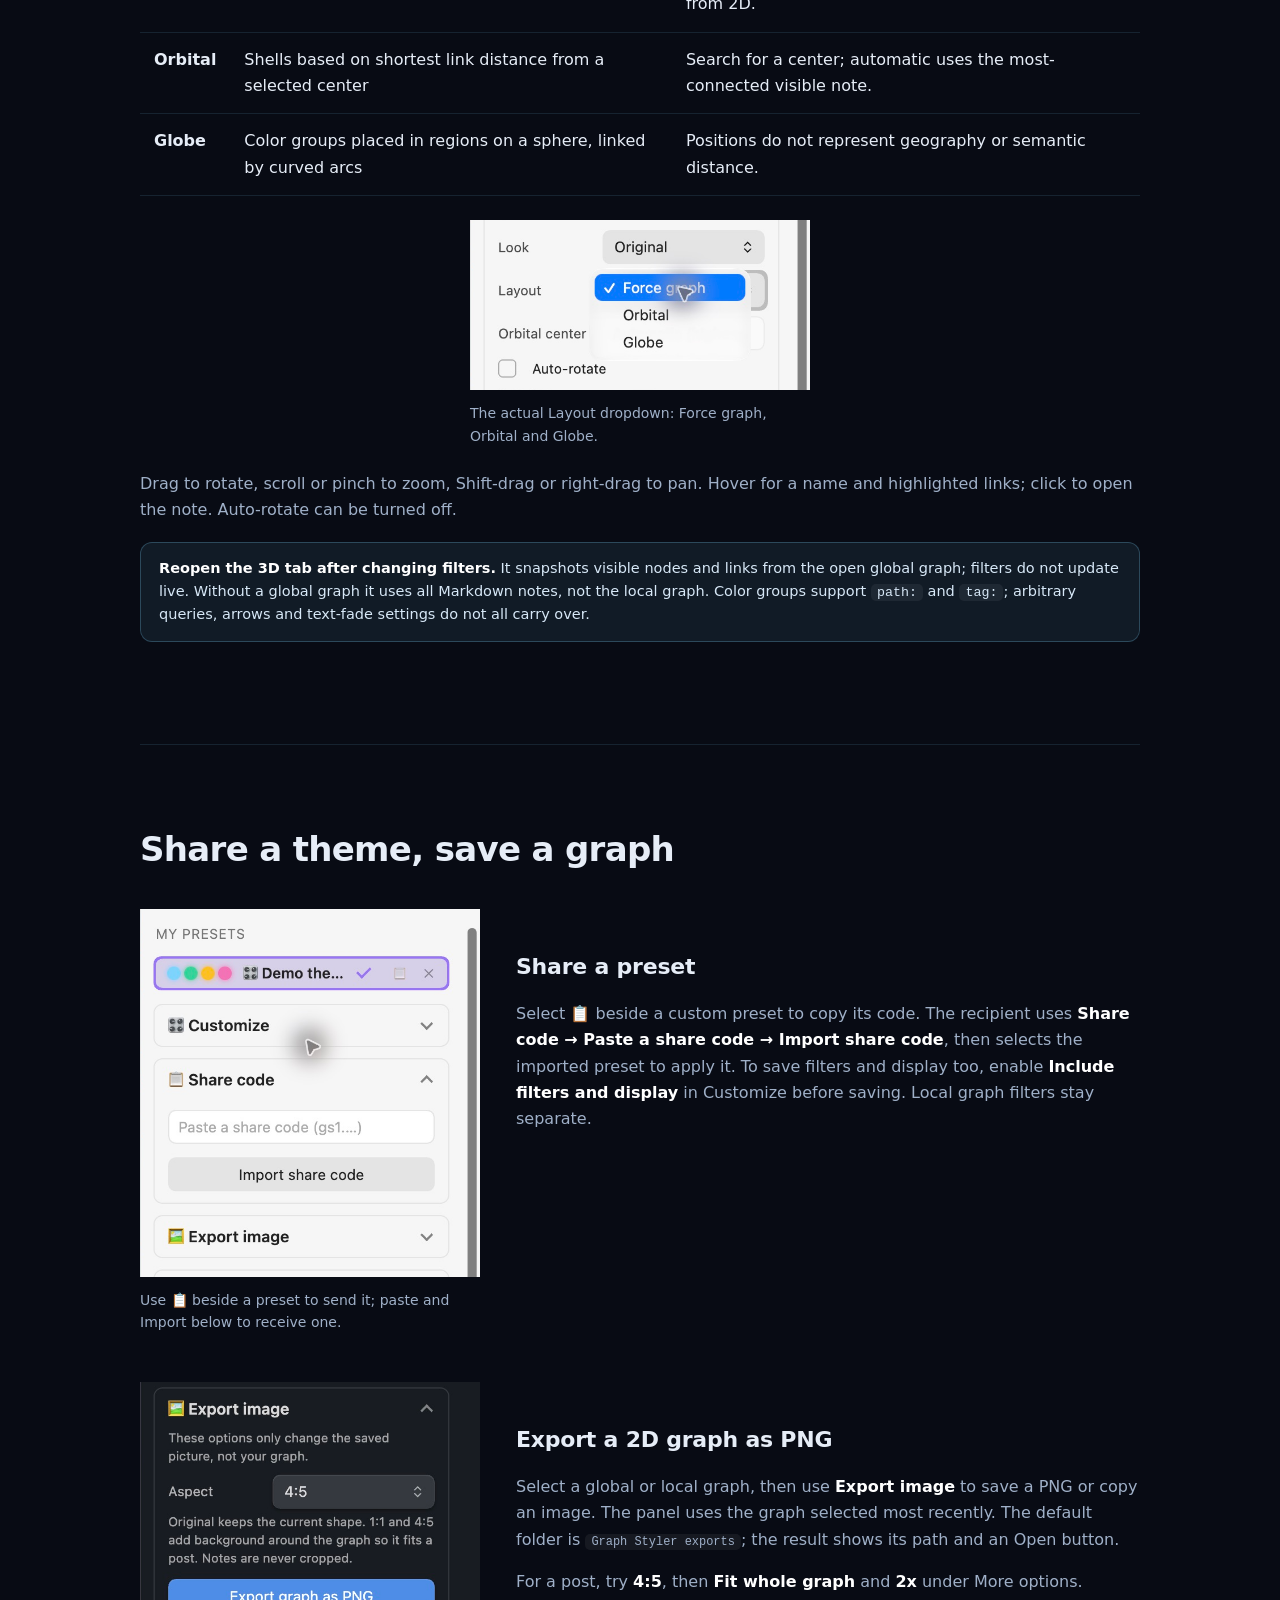
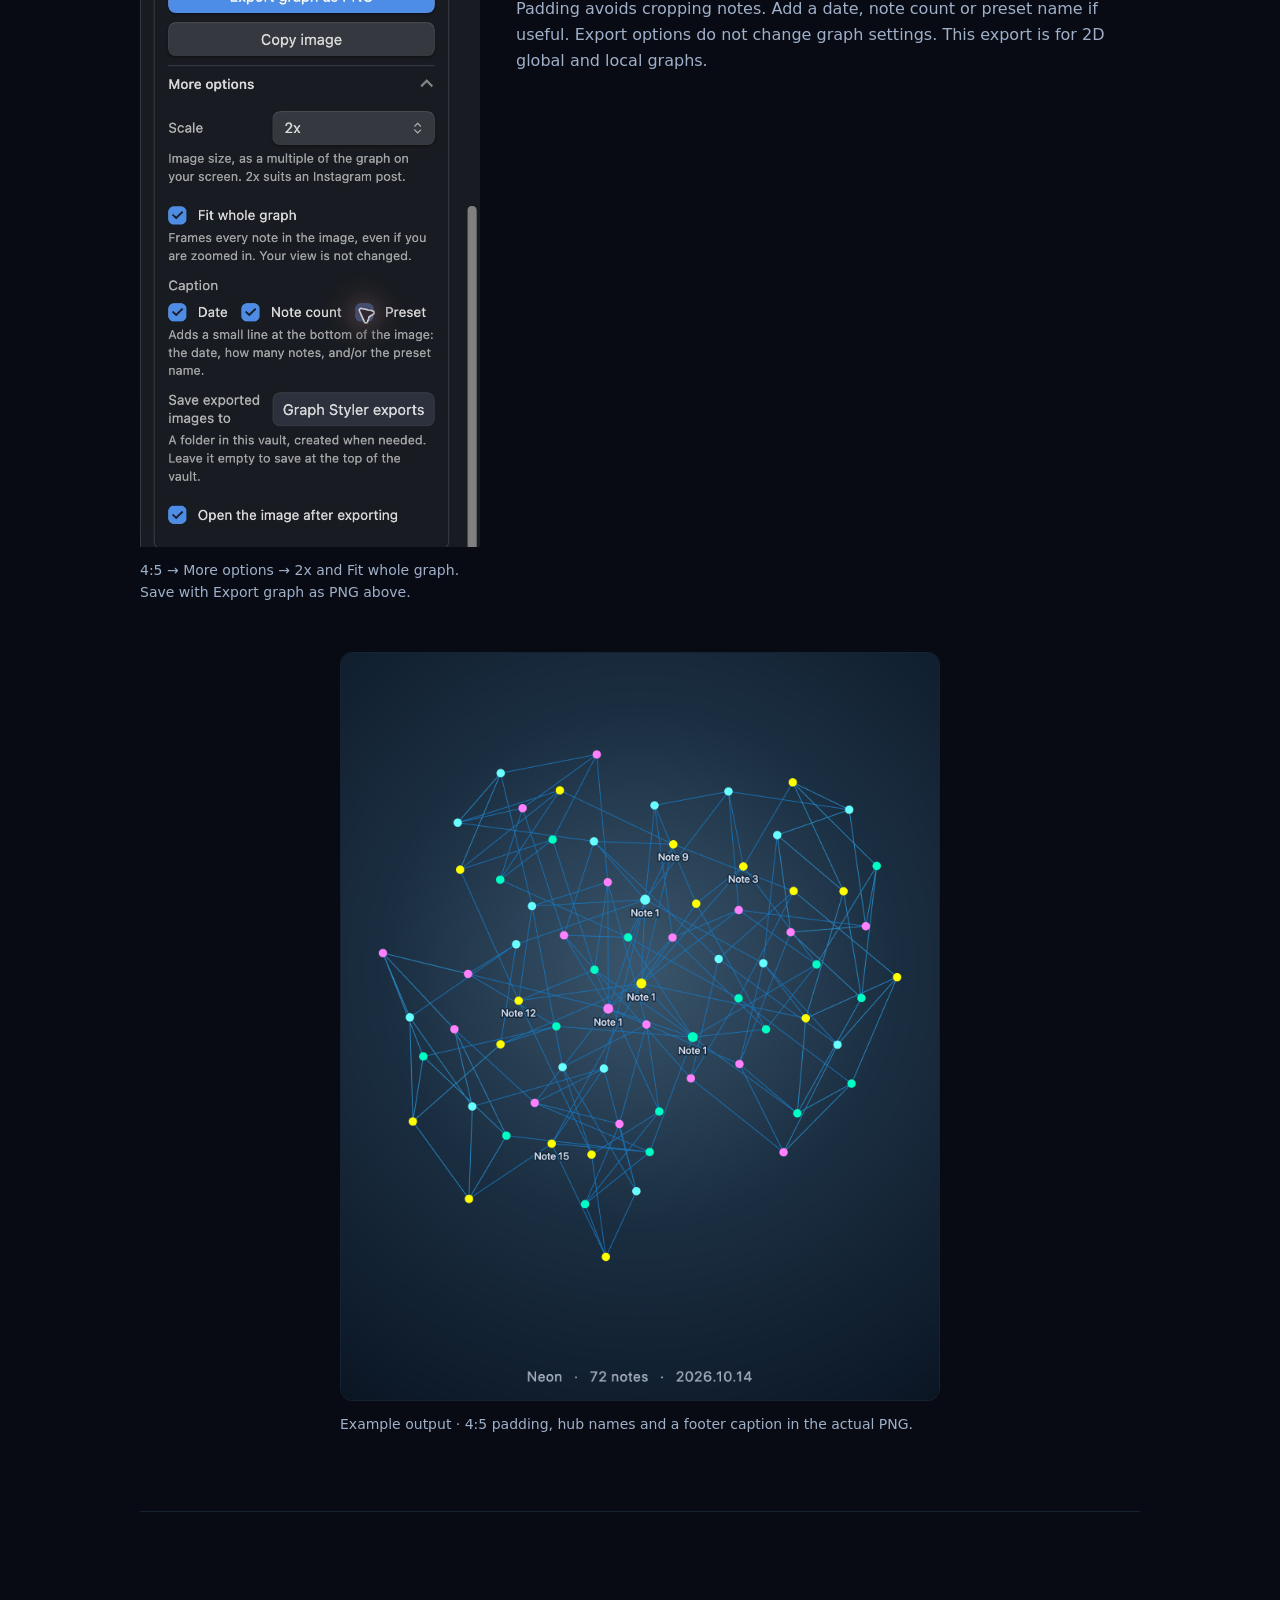
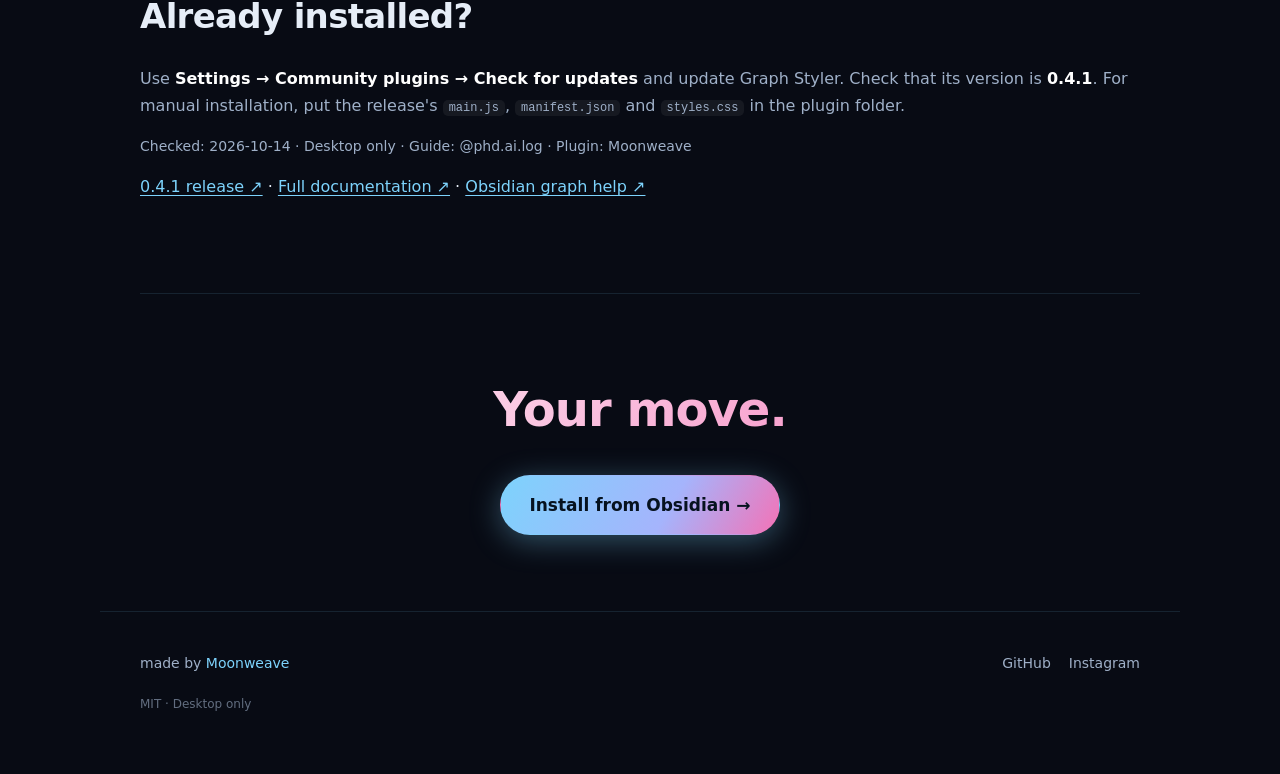
==== commit e01ce5c2: "fix: 가이드 캡처 왜곡과 부적절한 화면 배치 수정" ====
--- a/en/index.html
+++ b/en/index.html
@@ -7,7 +7,7 @@
   <meta name="description" content="Graph Styler 0.4.1 guide: themes, color group preservation, experimental 3D, sharing and PNG export.">
   <meta property="og:title" content="Graph Styler">
   <meta property="og:description" content="Themes, your own color groups, experimental 3D and PNG export.">
-  <meta property="og:image" content="https://graph-styler.pages.dev/assets/ui-041/groups.jpg">
+  <meta property="og:image" content="https://graph-styler.pages.dev/assets/research-041/overview.jpg">
   <meta property="og:url" content="https://graph-styler.pages.dev/en/">
   <link rel="canonical" href="https://graph-styler.pages.dev/en/">
   <link rel="alternate" hreflang="ko" href="https://graph-styler.pages.dev/">
@@ -46,7 +46,7 @@
         </div>
       </div>
       <figure class="hero-shot">
-        <a href="../assets/ui-041/groups.jpg"><img src="../assets/ui-041/groups.jpg" alt="Graph Styler 0.4.1 running in Obsidian 1.14.4 with Keep my color groups enabled" width="2048" height="1600" loading="eager"></a>
+        <a href="../assets/research-041/overview.jpg"><img src="../assets/research-041/overview.jpg" alt="Research wiki graph with Graph Styler 0.4.1 open; note titles and search sidebar hidden" width="3024" height="1898" loading="eager"></a>
       </figure>
     </section>
 
@@ -64,10 +64,10 @@
 
     <!-- PRESETS -->
     <section id="presets" class="section">
-      <h2>From the app to a PNG</h2>
+      <h2>Same graph, different mood</h2>
       <div class="gallery">
-        <figure><a href="../assets/ui-041/share.jpg"><img src="../assets/ui-041/share.jpg" width="2048" height="1600" alt="Current 0.4.1 app with a saved demo preset and Share code panel" loading="lazy"></a><figcaption>0.4.1 running in a demo vault</figcaption></figure>
-        <figure><a href="../assets/ui-041/export-result.png"><img src="../assets/ui-041/export-result.png" width="1520" height="1900" alt="PNG exported by Graph Styler 0.4.1 with 72 demo notes" loading="lazy"></a><figcaption>4:5 PNG saved from the same version · Neon</figcaption></figure>
+        <figure><a href="../assets/research-041/vaporwave.jpg"><img src="../assets/research-041/vaporwave.jpg" width="3024" height="1898" alt="Research wiki graph with Vaporwave applied in Graph Styler 0.4.1" loading="lazy"></a><figcaption>Vaporwave · research-wiki</figcaption></figure>
+        <figure><a href="../assets/research-041/sunset.jpg"><img src="../assets/research-041/sunset.jpg" width="3024" height="1898" alt="Same research wiki graph with Sunset applied in Graph Styler 0.4.1" loading="lazy"></a><figcaption>Sunset · research-wiki</figcaption></figure>
       </div>
       <div class="chips">
         <span>⚡ Neon</span><span>🌌 Galaxy</span><span>🌠 Aurora</span><span>🌅 Sunset</span>
@@ -177,7 +177,7 @@
     <!-- USAGE -->
     <section id="usage" class="section">
       <h2>How to use</h2>
-      <p class="muted small">Captured on 2026-10-14 in Graph Styler 0.4.1 and Obsidian 1.14.4, using English UI and 72 demo notes rather than private data. Panels are enlarged here; open an image for the unedited full-window capture.</p>
+      <p class="muted small">Actual Graph Styler 0.4.1 UI in Obsidian 1.14.4. Graphs, Customize, group preservation and export options were captured in research-wiki. Sharing, 3D settings and the PNG output use a demo vault. English UI; open an image for the full-window original.</p>
       <ol class="steps big-steps">
         <li><span class="n">1</span><span>Open the graph view and click the <b>🎨 palette icon</b> in the left ribbon — a panel opens on the right.</span></li>
         <li><span class="n">2</span><span><b>Tap a preset</b> — the graph restyles instantly. Keep the panel open while you move the graph.</span></li>
@@ -190,7 +190,7 @@
     <section id="customize" class="section">
     <div class="visual-step">
       <figure class="ui-shot">
-        <a class="ui-panel ui-panel--customize" href="../assets/ui-041/customize.jpg"><img src="../assets/ui-041/customize.jpg" width="2048" height="1600" loading="lazy" alt="0.4.1 Customize panel with disabled group color pickers while group preservation is on"></a>
+        <a class="ui-panel ui-panel--research-customize" href="../assets/research-041/customize.jpg"><img src="../assets/research-041/customize.jpg" width="3024" height="1898" loading="lazy" alt="Research wiki Customize panel with enabled color pickers, physics sliders and Save as preset"></a>
         <figcaption>Customize panel · filter inclusion and Save are at the bottom. Open for full size.</figcaption>
       </figure>
       <div class="visual-copy">
@@ -209,7 +209,7 @@
       <h2>Keep the colors you use to classify notes</h2>
       <div class="visual-step">
         <figure class="ui-shot">
-          <a class="ui-panel ui-panel--groups" href="../assets/ui-041/groups.jpg"><img src="../assets/ui-041/groups.jpg" width="2048" height="1600" loading="lazy" alt="New Keep my color groups checkbox checked in Graph Styler 0.4.1"></a>
+          <a class="ui-panel ui-panel--research-groups" href="../assets/research-041/groups.jpg"><img src="../assets/research-041/groups.jpg" width="3024" height="1898" loading="lazy" alt="Keep my color groups enabled in the research wiki vault on Graph Styler 0.4.1"></a>
           <figcaption>Keep my color groups above the presets, enabled in the actual 0.4.1 UI.</figcaption>
         </figure>
         <div class="visual-copy">
@@ -247,7 +247,7 @@
         </table>
       </div>
       <figure class="ui-shot ui-menu-shot">
-        <a class="ui-panel ui-panel--3d" href="../assets/ui-041/3d-layouts.jpg"><img src="../assets/ui-041/3d-layouts.jpg" width="2048" height="1600" loading="lazy" alt="Actual Layout dropdown showing Force graph, Orbital and Globe in 0.4.1"></a>
+        <a class="ui-panel ui-panel--layout-menu" href="../assets/ui-041/3d-layouts.jpg"><img src="../assets/ui-041/3d-layouts.jpg" width="2048" height="1600" loading="lazy" alt="Actual Layout dropdown showing Force graph, Orbital and Globe in 0.4.1"></a>
         <figcaption>The actual Layout dropdown: Force graph, Orbital and Globe.</figcaption>
       </figure>
       <p class="muted">Drag to rotate, scroll or pinch to zoom, Shift-drag or right-drag to pan. Hover for a name and highlighted links; click to open the note. Auto-rotate can be turned off.</p>
@@ -268,8 +268,8 @@
       </div>
       <div class="visual-step">
         <figure class="ui-shot">
-          <a class="ui-panel ui-panel--export" href="../assets/ui-041/export-options.jpg"><img src="../assets/ui-041/export-options.jpg" width="2048" height="1600" loading="lazy" alt="0.4.1 Export graph as PNG, Copy image, 2x scale, Fit whole graph and caption controls"></a>
-          <figcaption>Current More options: 2x, Fit whole graph and captions. The purple button above saves the PNG.</figcaption>
+          <a class="ui-panel ui-panel--research-export" href="../assets/research-041/export-options.jpg"><img src="../assets/research-041/export-options.jpg" width="3024" height="1898" loading="lazy" alt="Research wiki Export image panel showing 4:5, PNG and Copy buttons, 2x, Fit whole graph and captions"></a>
+          <figcaption>4:5 → More options → 2x and Fit whole graph. Save with Export graph as PNG above.</figcaption>
         </figure>
         <div class="visual-copy">
       <h3>Export a 2D graph as PNG</h3>
--- a/style.css
+++ b/style.css
@@ -14,7 +14,7 @@
 
 * { box-sizing: border-box; }
 
-html { scroll-behavior: smooth; scroll-padding-top: 80px; }
+html { scroll-padding-top: 80px; }
 
 body {
   margin: 0;
@@ -105,8 +105,9 @@
 .btn.ghost:hover { border-color: var(--accent); }
 .btn.big { font-size: 17px; padding: 15px 28px; }
 
+.hero-shot { margin: 0; }
 .hero-shot img {
-  width: 100%; border-radius: var(--radius);
+  display: block; width: 100%; height: auto; border-radius: var(--radius);
   border: 1px solid var(--border);
   box-shadow: 0 30px 80px rgba(0, 0, 0, 0.55), 0 0 60px rgba(125, 211, 252, 0.12);
 }
@@ -115,7 +116,7 @@
 .big { font-size: clamp(17px, 2.1vw, 21px); color: #cdd9ea; max-width: 64ch; }
 .muted { color: var(--muted); }
 .small { font-size: 14px; }
-.visual-step { display: grid; grid-template-columns: minmax(0, 440px) minmax(0, 1fr); gap: 36px; align-items: start; margin: 32px 0 48px; }
+.visual-step { display: grid; grid-template-columns: minmax(0, 340px) minmax(0, 1fr); gap: 36px; align-items: start; margin: 32px 0 48px; }
 .ui-shot, .ui-result { margin: 0; }
 .ui-shot img, .ui-result img { display: block; width: 100%; height: auto; border: 1px solid var(--border); border-radius: 12px; }
 .ui-shot a, .ui-result a { display: block; }
@@ -130,7 +131,15 @@
 .ui-shot .ui-panel--share img { top: -92.307692%; }
 .ui-panel--export { aspect-ratio: 600 / 1200; }
 .ui-shot .ui-panel--export img { top: -10%; }
-.ui-menu-shot { max-width: 440px; margin: 24px auto; }
+.ui-panel--research-groups { aspect-ratio: 600 / 600; }
+.ui-shot .ui-panel--research-groups img { width: 504%; top: -10%; }
+.ui-panel--research-customize { aspect-ratio: 600 / 900; }
+.ui-shot .ui-panel--research-customize img { width: 504%; top: -48.888889%; }
+.ui-panel--research-export { aspect-ratio: 600 / 1350; }
+.ui-shot .ui-panel--research-export img { width: 504%; top: -11.851852%; }
+.ui-menu-shot { max-width: 340px; margin: 24px auto; }
+.ui-panel--layout-menu { aspect-ratio: 600 / 300; }
+.ui-shot .ui-panel--layout-menu img { top: -306.666667%; }
 .ui-shot figcaption, .ui-result figcaption { color: var(--muted); font-size: 14px; line-height: 1.6; margin-top: 12px; }
 .visual-copy h3 { margin-top: 0; }
 .ui-result { max-width: 600px; margin: 36px auto 0; }
@@ -164,7 +173,7 @@
 .gallery { display: grid; grid-template-columns: 1fr 1fr; gap: 16px; }
 .gallery figure { margin: 0; }
 .gallery img {
-  width: 100%; border-radius: var(--radius); border: 1px solid var(--border);
+  display: block; width: 100%; height: auto; border-radius: var(--radius); border: 1px solid var(--border);
   box-shadow: 0 20px 50px rgba(0, 0, 0, 0.45);
 }
 .gallery figcaption { margin-top: 10px; color: var(--muted); font-size: 14px; }
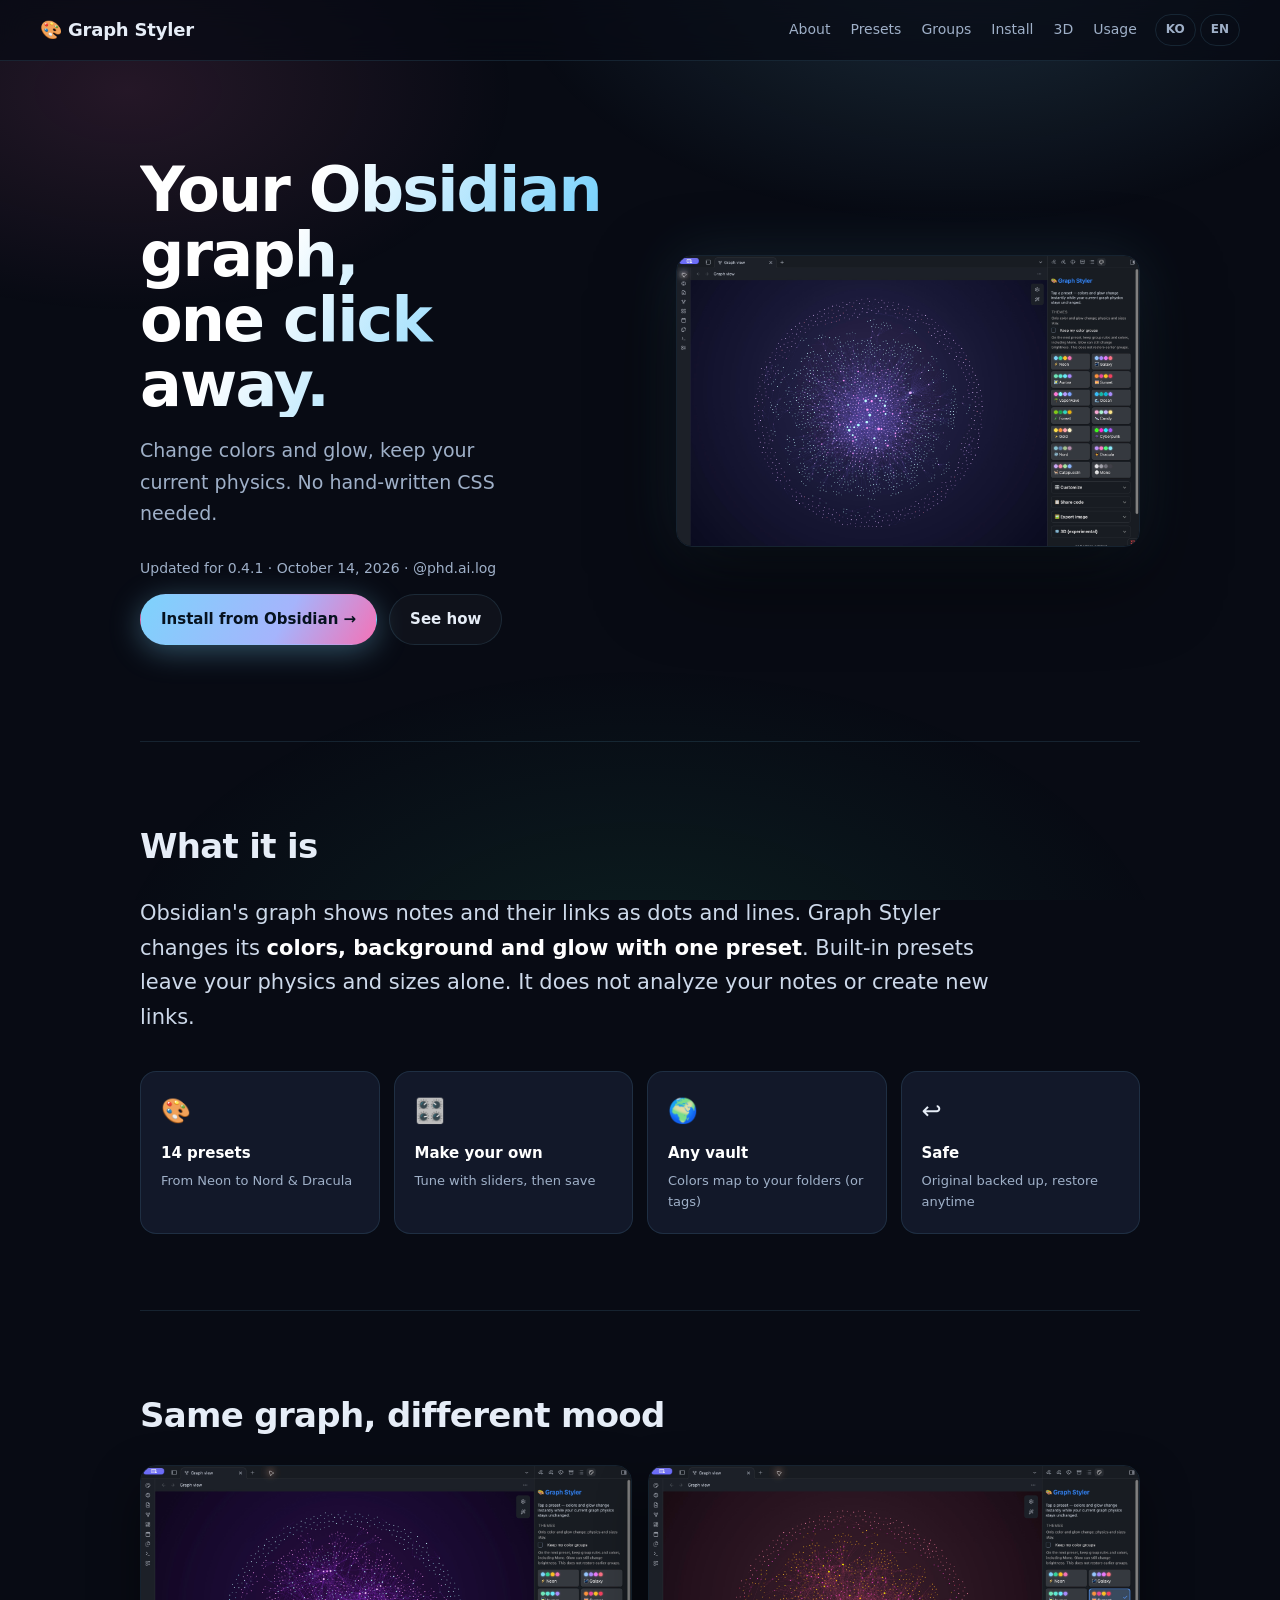
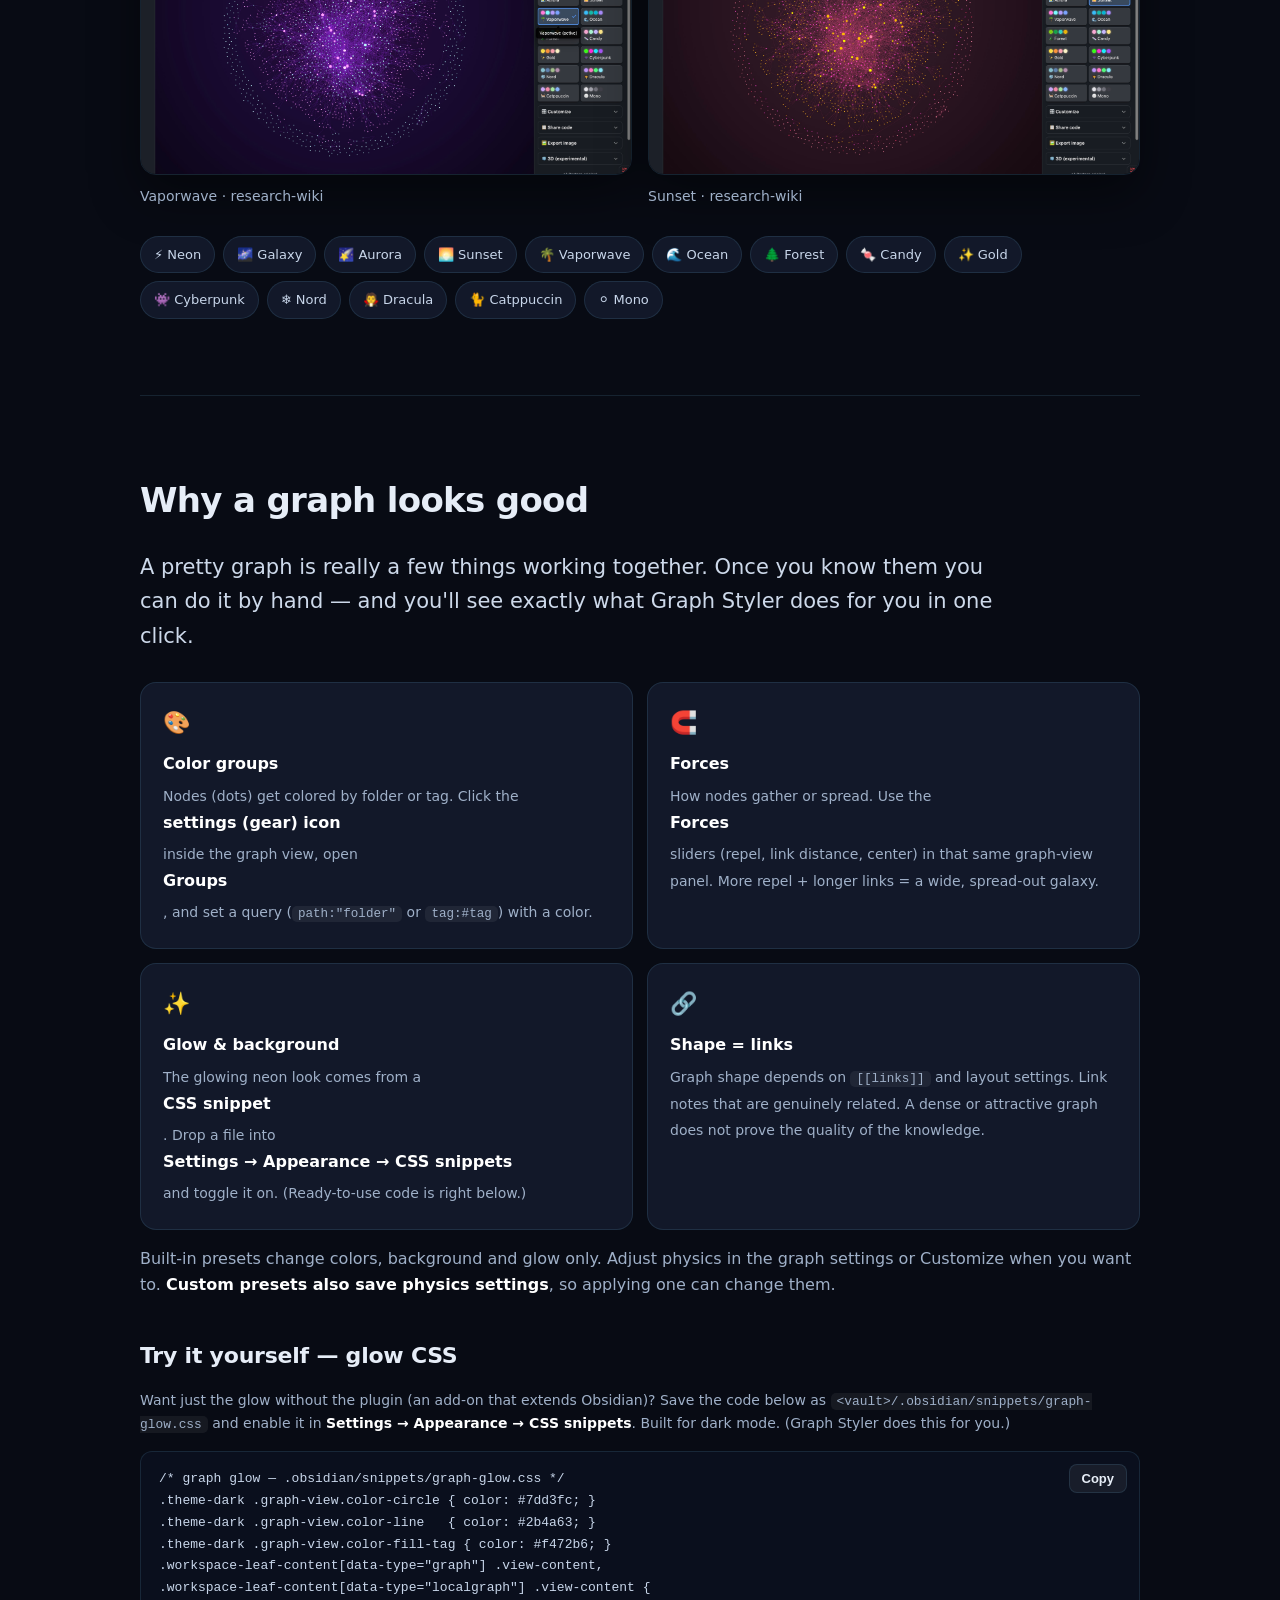
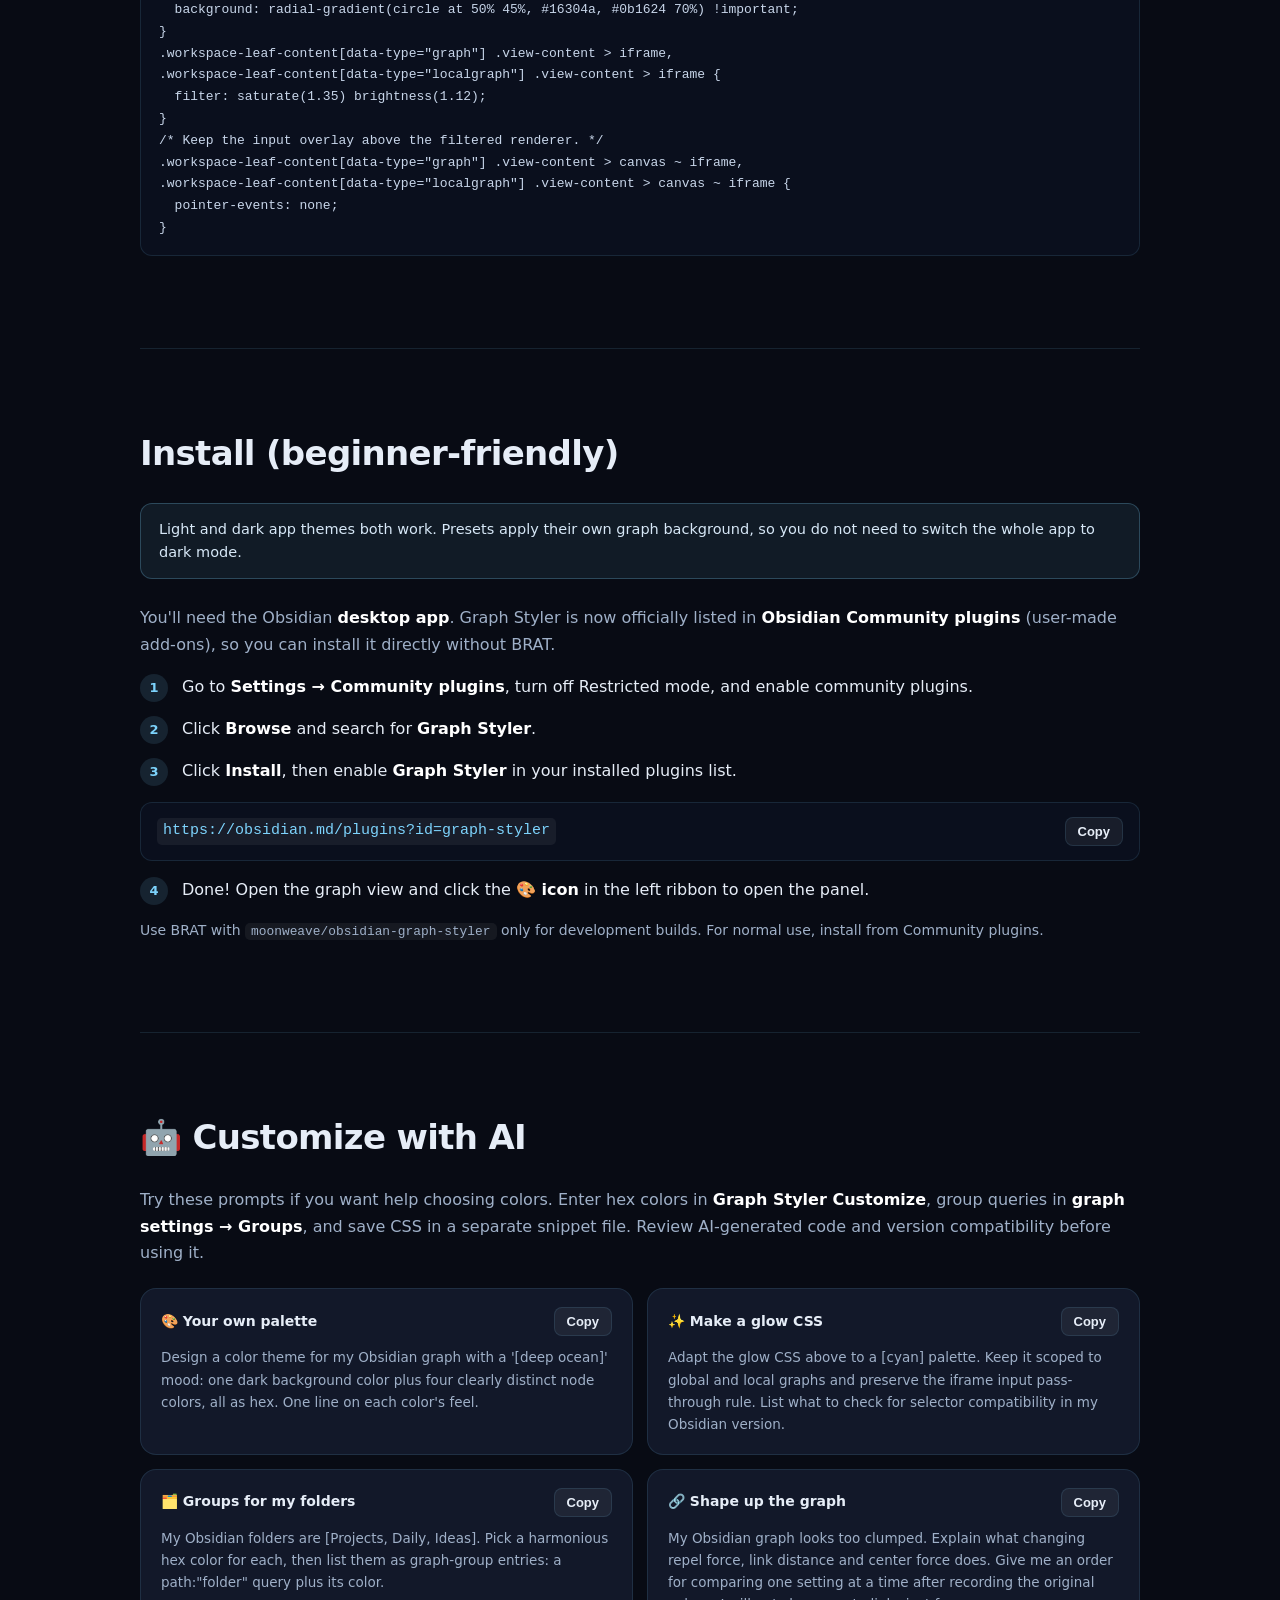
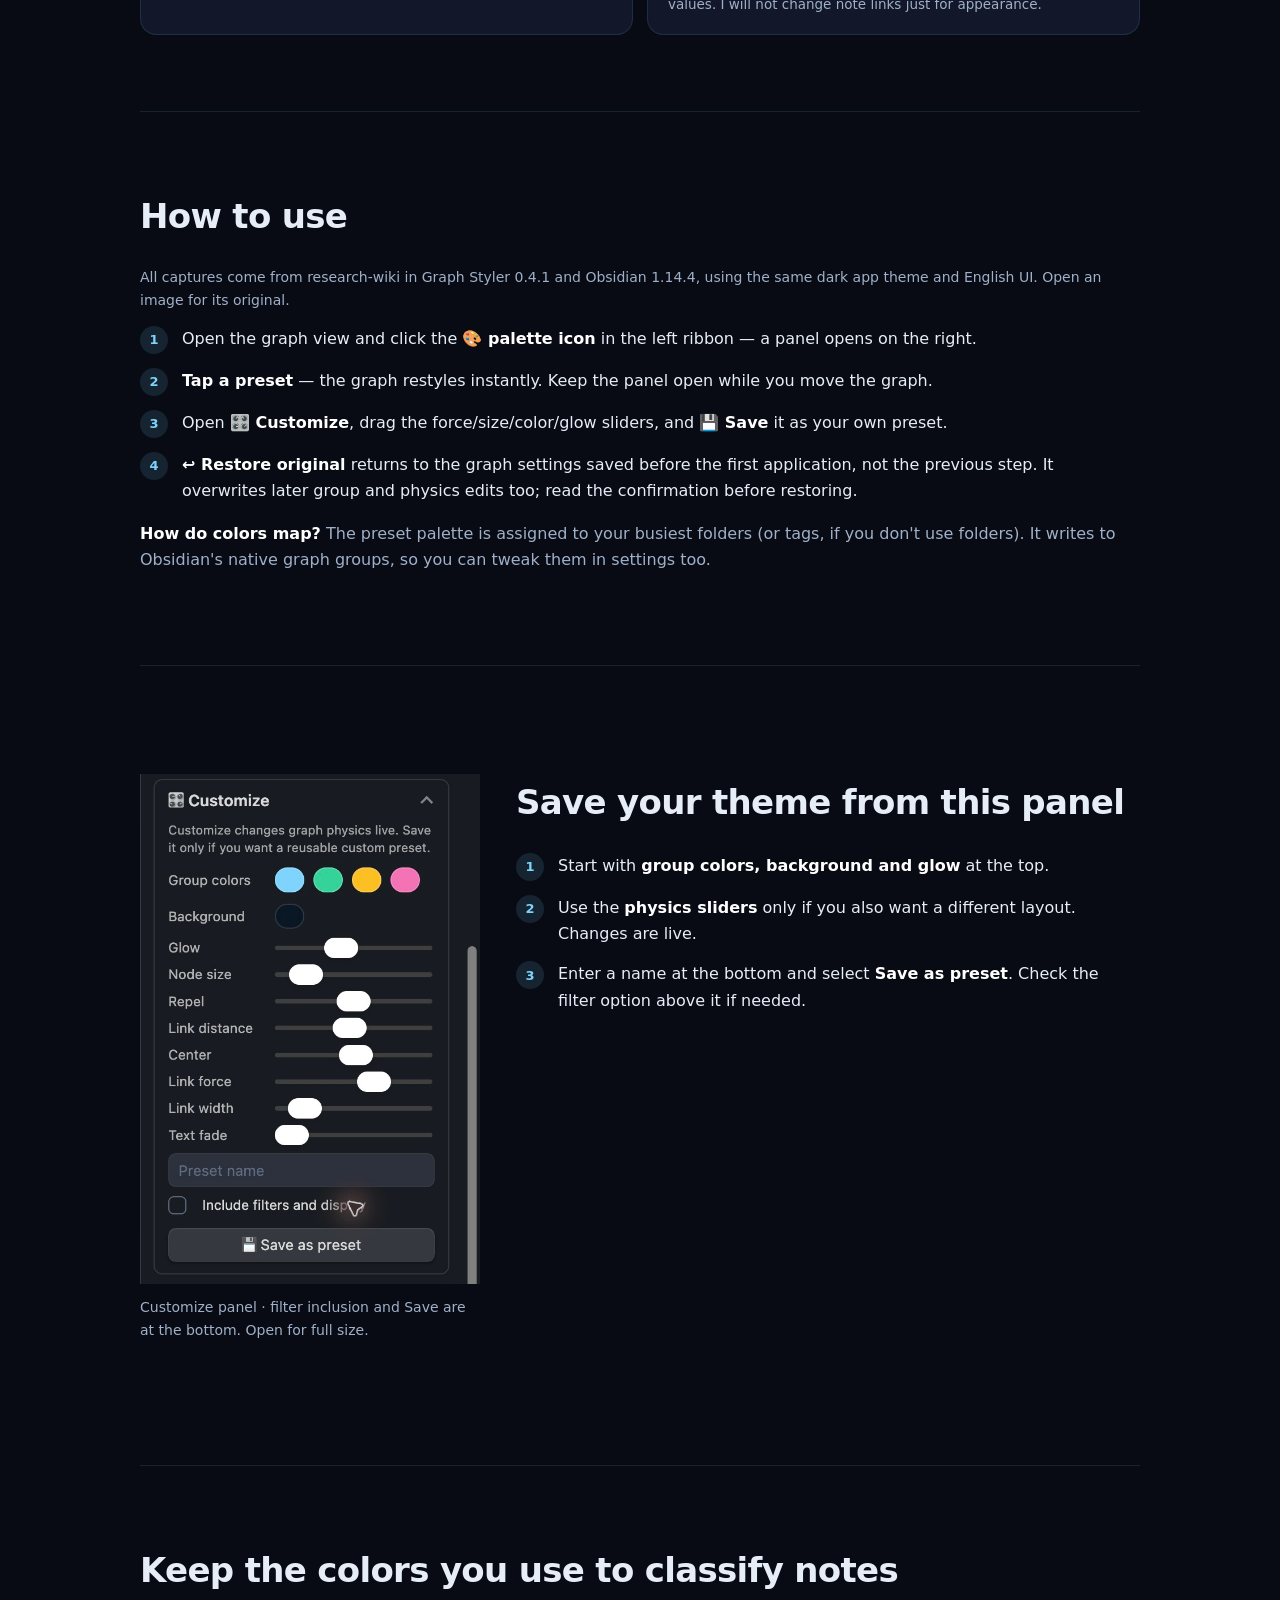
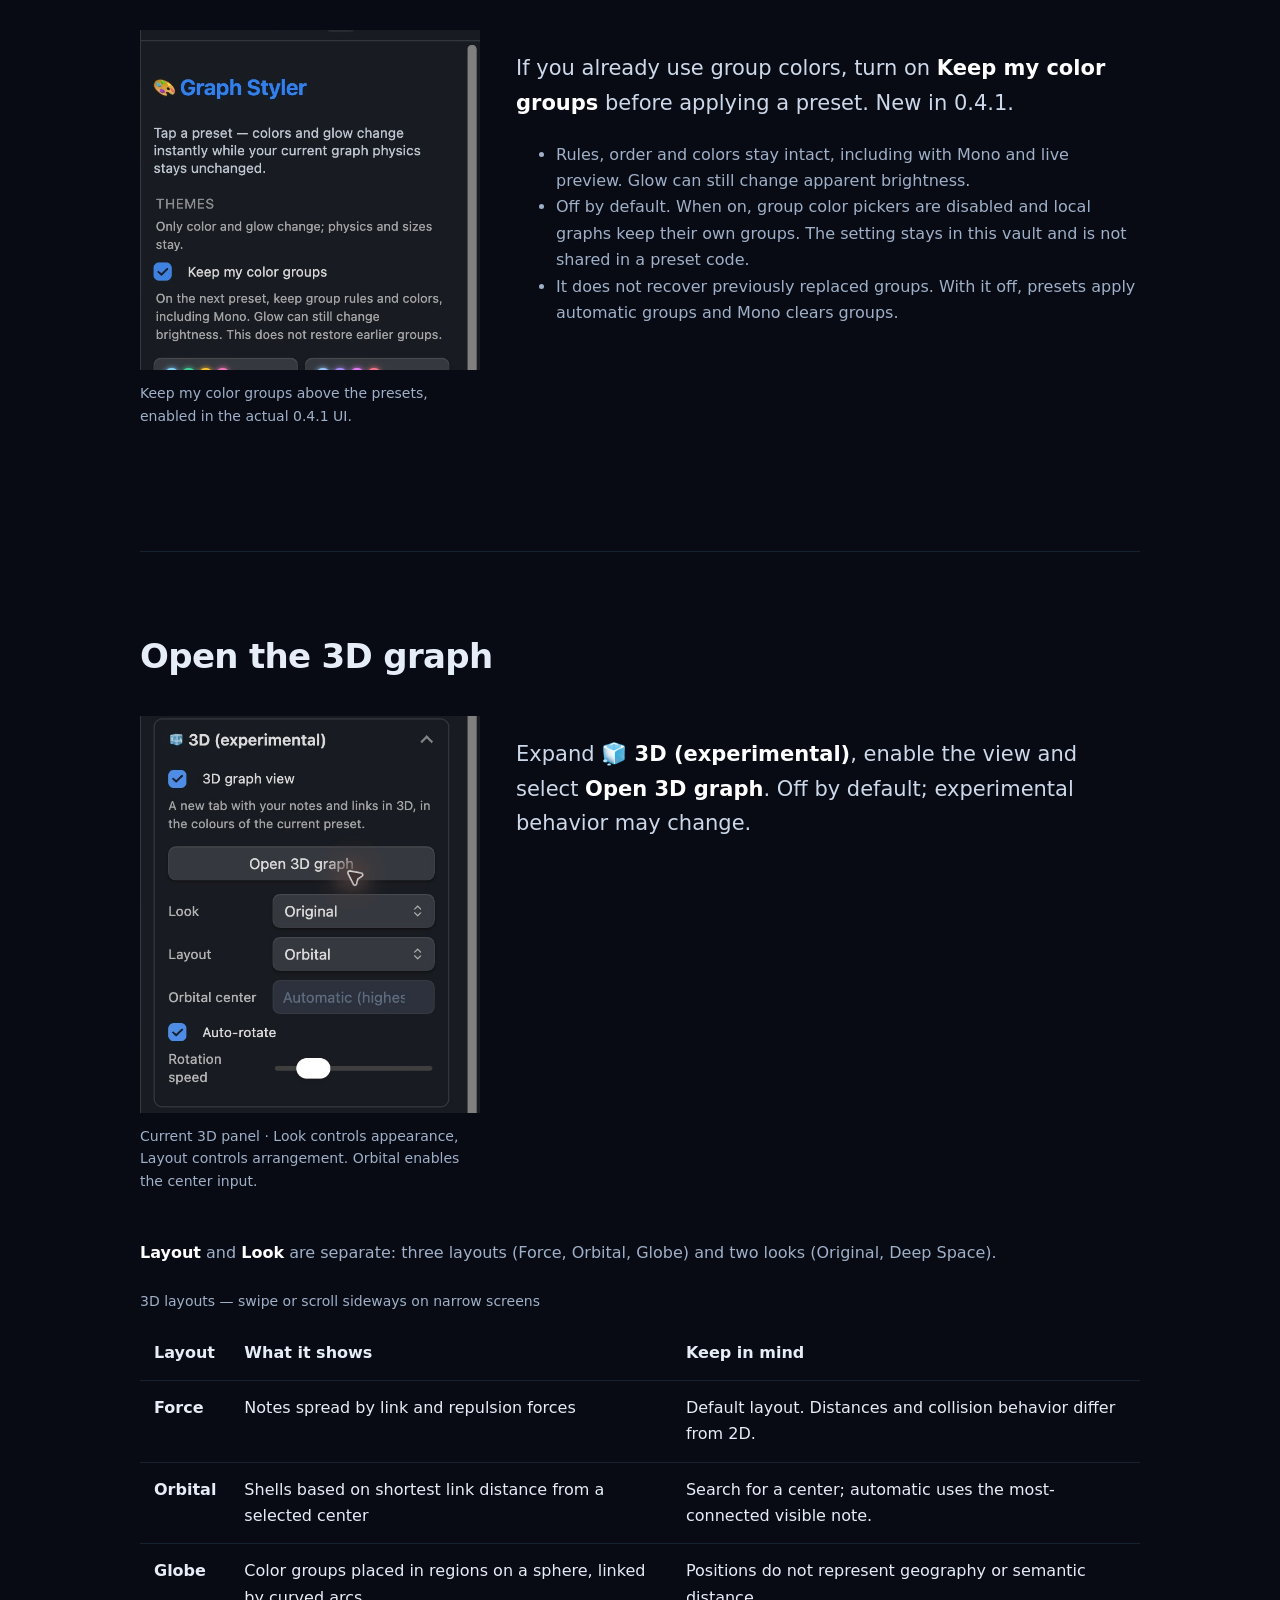
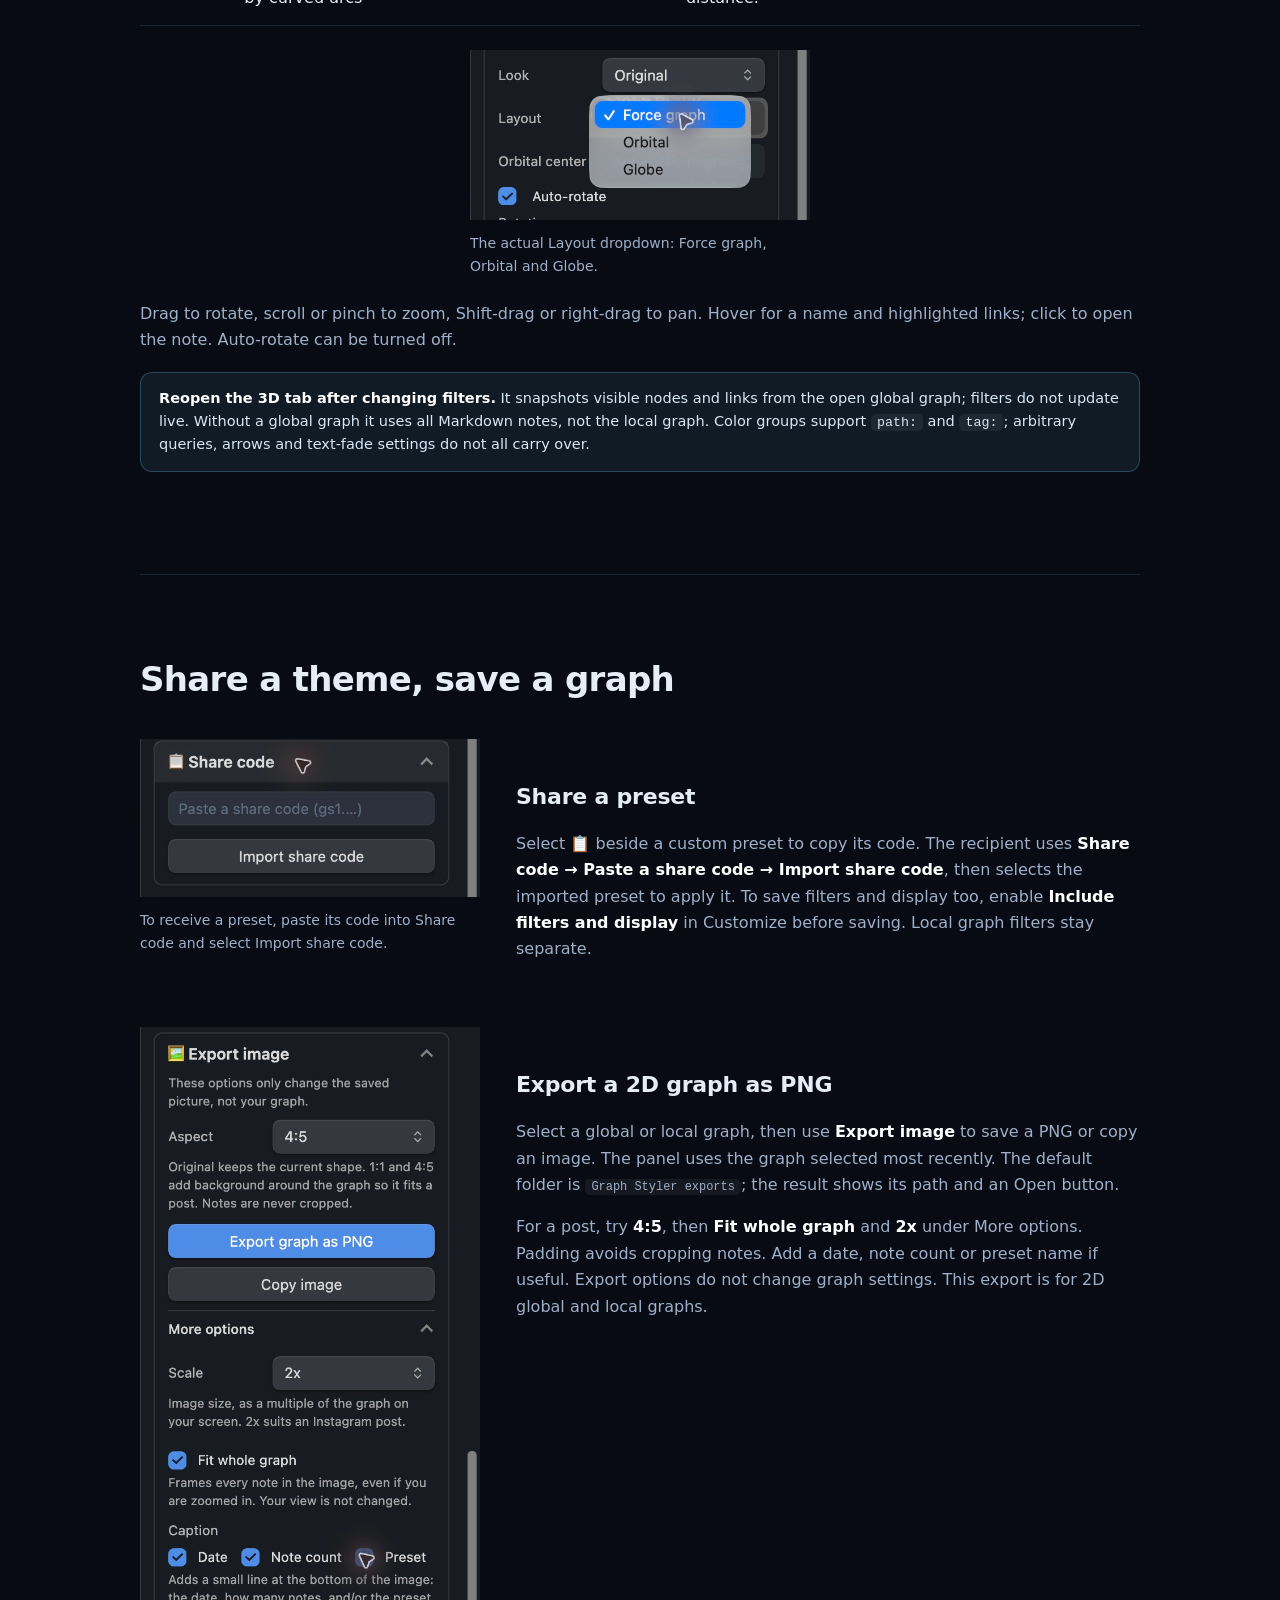
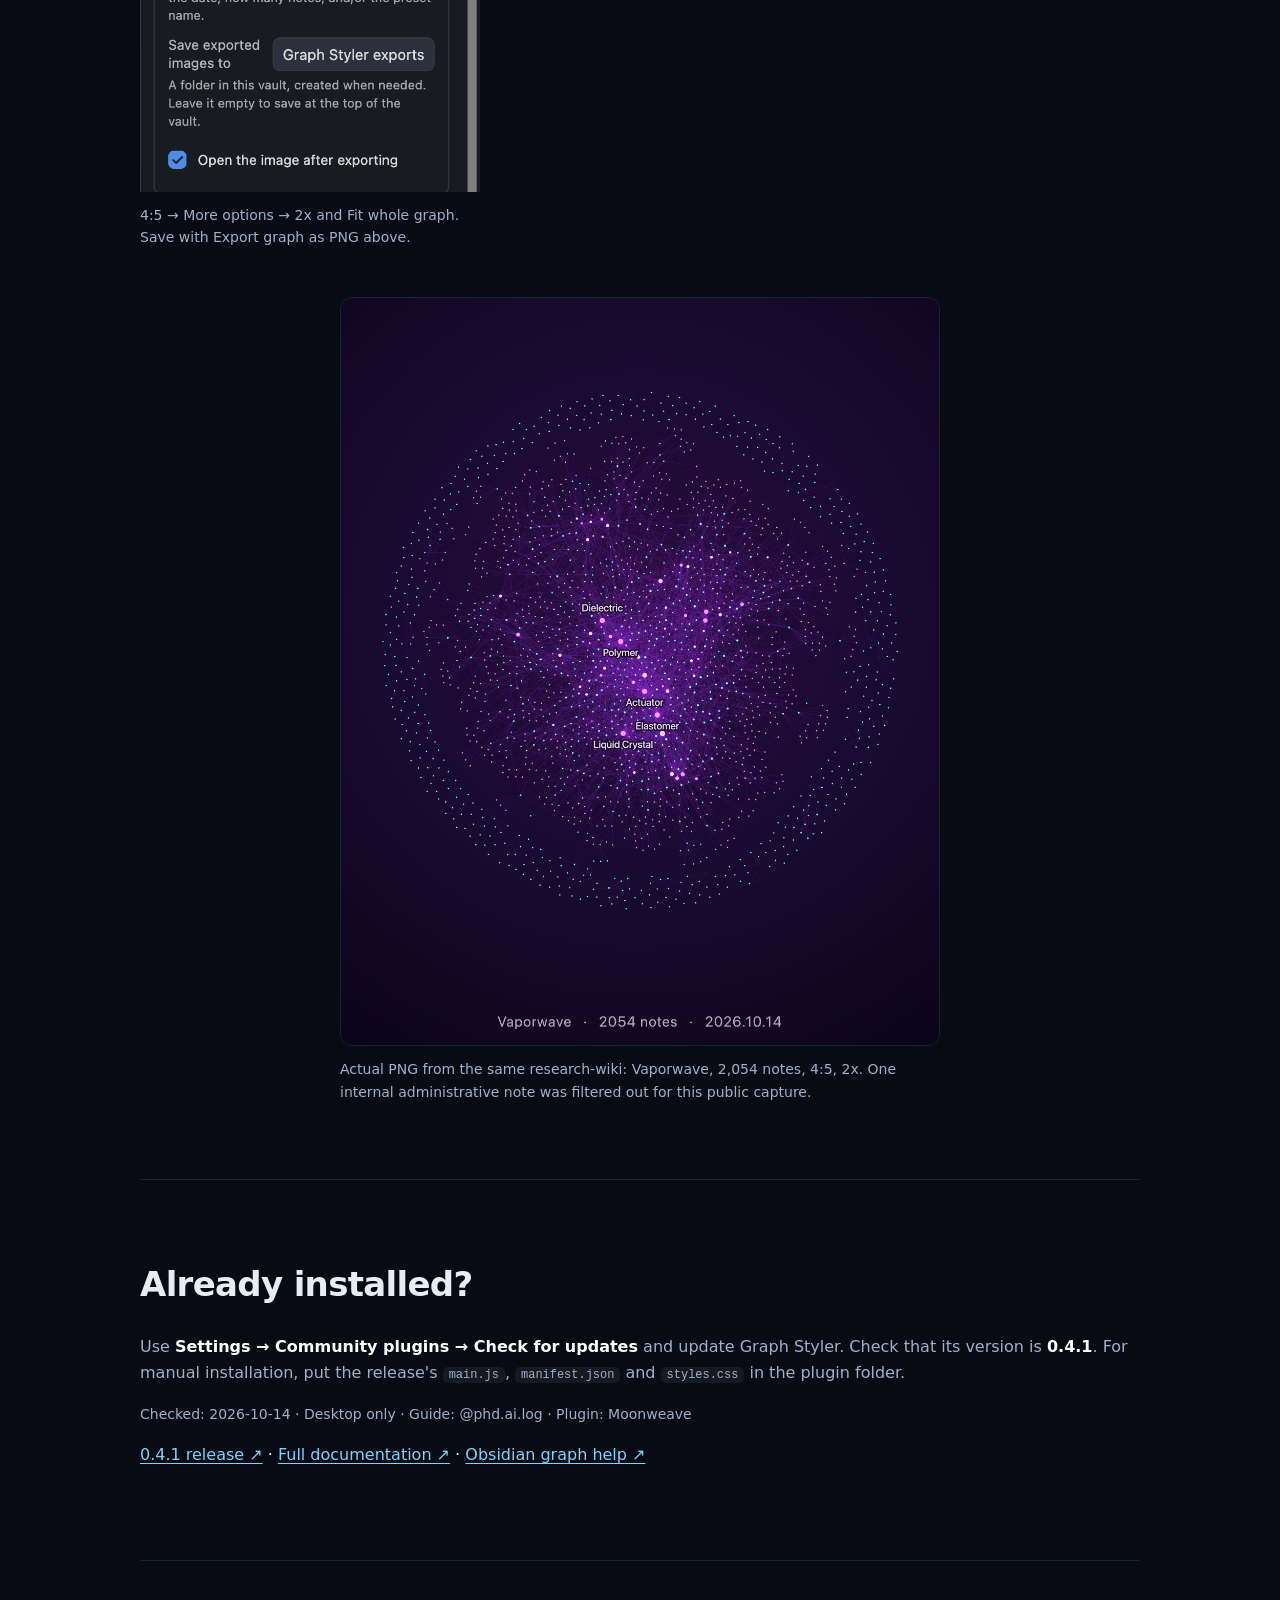
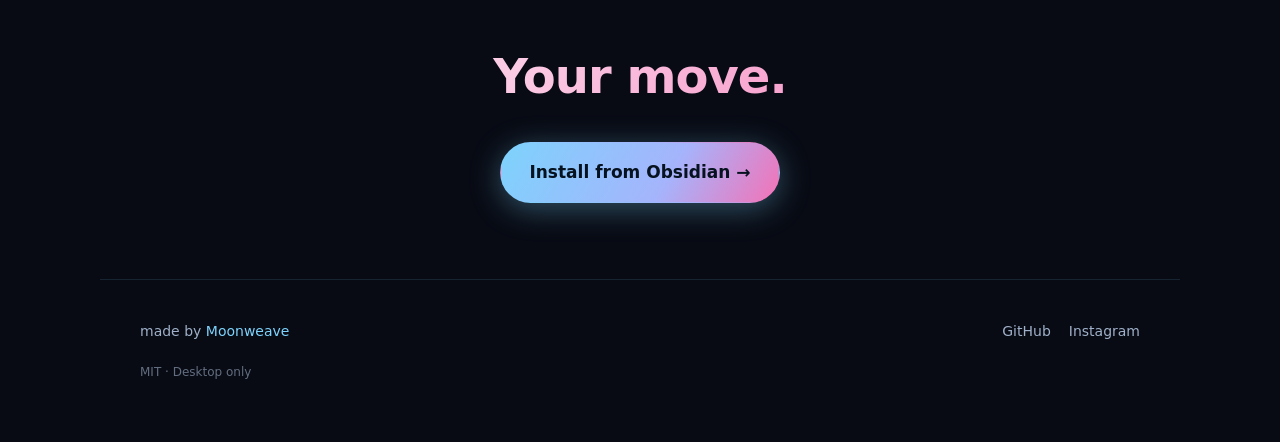
==== commit d82e29e7: "fix: 실제 볼트와 다크 테마로 가이드 캡처 통일" ====
--- a/en/index.html
+++ b/en/index.html
@@ -177,7 +177,7 @@
     <!-- USAGE -->
     <section id="usage" class="section">
       <h2>How to use</h2>
-      <p class="muted small">Actual Graph Styler 0.4.1 UI in Obsidian 1.14.4. Graphs, Customize, group preservation and export options were captured in research-wiki. Sharing, 3D settings and the PNG output use a demo vault. English UI; open an image for the full-window original.</p>
+      <p class="muted small">All captures come from research-wiki in Graph Styler 0.4.1 and Obsidian 1.14.4, using the same dark app theme and English UI. Open an image for its original.</p>
       <ol class="steps big-steps">
         <li><span class="n">1</span><span>Open the graph view and click the <b>🎨 palette icon</b> in the left ribbon — a panel opens on the right.</span></li>
         <li><span class="n">2</span><span><b>Tap a preset</b> — the graph restyles instantly. Keep the panel open while you move the graph.</span></li>
@@ -227,7 +227,7 @@
       <h2>Open the 3D graph</h2>
       <div class="visual-step">
         <figure class="ui-shot">
-          <a class="ui-panel ui-panel--3d" href="../assets/ui-041/3d-panel.jpg"><img src="../assets/ui-041/3d-panel.jpg" width="2048" height="1600" loading="lazy" alt="Current 3D panel with Look, Orbital layout, Orbital center and auto-rotate controls"></a>
+          <a class="ui-panel ui-panel--research-3d" href="../assets/research-041/3d-panel.jpg"><img src="../assets/research-041/3d-panel.jpg" width="3024" height="1898" loading="lazy" alt="Research wiki dark-theme 3D panel with Look, Orbital layout, center and auto-rotate"></a>
           <figcaption>Current 3D panel · Look controls appearance, Layout controls arrangement. Orbital enables the center input.</figcaption>
         </figure>
         <div class="visual-copy">
@@ -247,7 +247,7 @@
         </table>
       </div>
       <figure class="ui-shot ui-menu-shot">
-        <a class="ui-panel ui-panel--layout-menu" href="../assets/ui-041/3d-layouts.jpg"><img src="../assets/ui-041/3d-layouts.jpg" width="2048" height="1600" loading="lazy" alt="Actual Layout dropdown showing Force graph, Orbital and Globe in 0.4.1"></a>
+        <a class="ui-panel ui-panel--research-layout" href="../assets/research-041/3d-layouts.jpg"><img src="../assets/research-041/3d-layouts.jpg" width="3024" height="1898" loading="lazy" alt="Actual Layout dropdown showing Force graph, Orbital and Globe in 0.4.1"></a>
         <figcaption>The actual Layout dropdown: Force graph, Orbital and Globe.</figcaption>
       </figure>
       <p class="muted">Drag to rotate, scroll or pinch to zoom, Shift-drag or right-drag to pan. Hover for a name and highlighted links; click to open the note. Auto-rotate can be turned off.</p>
@@ -258,8 +258,8 @@
       <h2>Share a theme, save a graph</h2>
       <div class="visual-step">
         <figure class="ui-shot">
-          <a class="ui-panel ui-panel--share" href="../assets/ui-041/share.jpg"><img src="../assets/ui-041/share.jpg" width="2048" height="1600" loading="lazy" alt="0.4.1 saved Demo theme and Share code paste-and-import panel"></a>
-          <figcaption>Use 📋 beside a preset to send it; paste and Import below to receive one.</figcaption>
+          <a class="ui-panel ui-panel--research-share" href="../assets/research-041/share.jpg"><img src="../assets/research-041/share.jpg" width="3024" height="1898" loading="lazy" alt="Research wiki dark-theme Share code paste field and Import share code button"></a>
+          <figcaption>To receive a preset, paste its code into Share code and select Import share code.</figcaption>
         </figure>
         <div class="visual-copy">
       <h3>Share a preset</h3>
@@ -278,8 +278,8 @@
         </div>
       </div>
       <figure class="ui-result">
-        <a href="../assets/ui-041/export-result.png"><img src="../assets/ui-041/export-result.png" width="1520" height="1900" loading="lazy" alt="Fresh 0.4.1 Neon PNG export with 72 demo notes and the 2026.10.14 caption"></a>
-        <figcaption>Example output · 4:5 padding, hub names and a footer caption in the actual PNG.</figcaption>
+        <a href="../assets/research-041/export-result.png"><img src="../assets/research-041/export-result.png" width="4672" height="5840" loading="lazy" alt="Actual research-wiki Vaporwave PNG export, 2054 visible notes, 4:5, 2x and footer caption"></a>
+        <figcaption>Actual PNG from the same research-wiki: Vaporwave, 2,054 notes, 4:5, 2x. One internal administrative note was filtered out for this public capture.</figcaption>
       </figure>
     </section>
     <section id="updates" class="section">
--- a/style.css
+++ b/style.css
@@ -137,6 +137,12 @@
 .ui-shot .ui-panel--research-customize img { width: 504%; top: -48.888889%; }
 .ui-panel--research-export { aspect-ratio: 600 / 1350; }
 .ui-shot .ui-panel--research-export img { width: 504%; top: -11.851852%; }
+.ui-panel--research-3d { aspect-ratio: 600 / 700; }
+.ui-shot .ui-panel--research-3d img { width: 504%; top: -131.428571%; }
+.ui-panel--research-layout { aspect-ratio: 600 / 300; }
+.ui-shot .ui-panel--research-layout img { width: 504%; top: -406.666667%; }
+.ui-panel--research-share { aspect-ratio: 600 / 280; }
+.ui-shot .ui-panel--research-share img { width: 504%; top: -478.571429%; }
 .ui-menu-shot { max-width: 340px; margin: 24px auto; }
 .ui-panel--layout-menu { aspect-ratio: 600 / 300; }
 .ui-shot .ui-panel--layout-menu img { top: -306.666667%; }
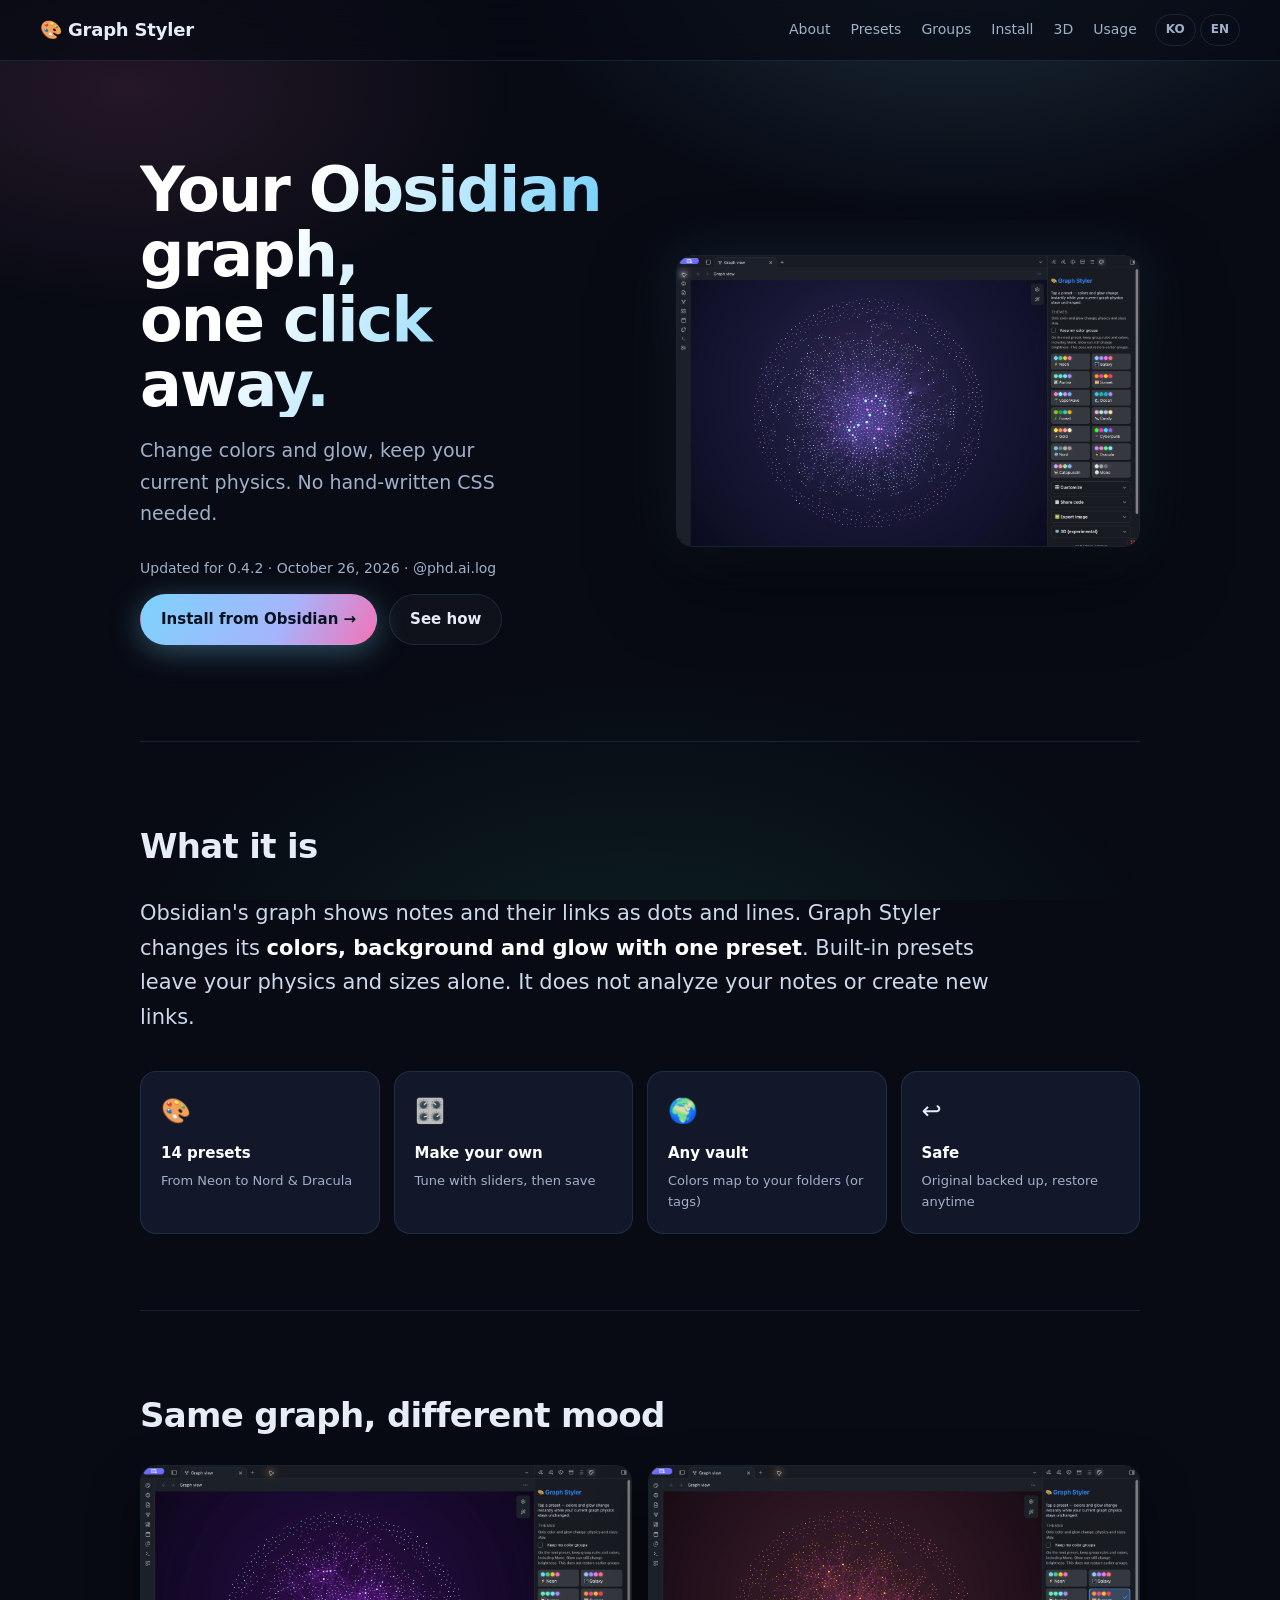
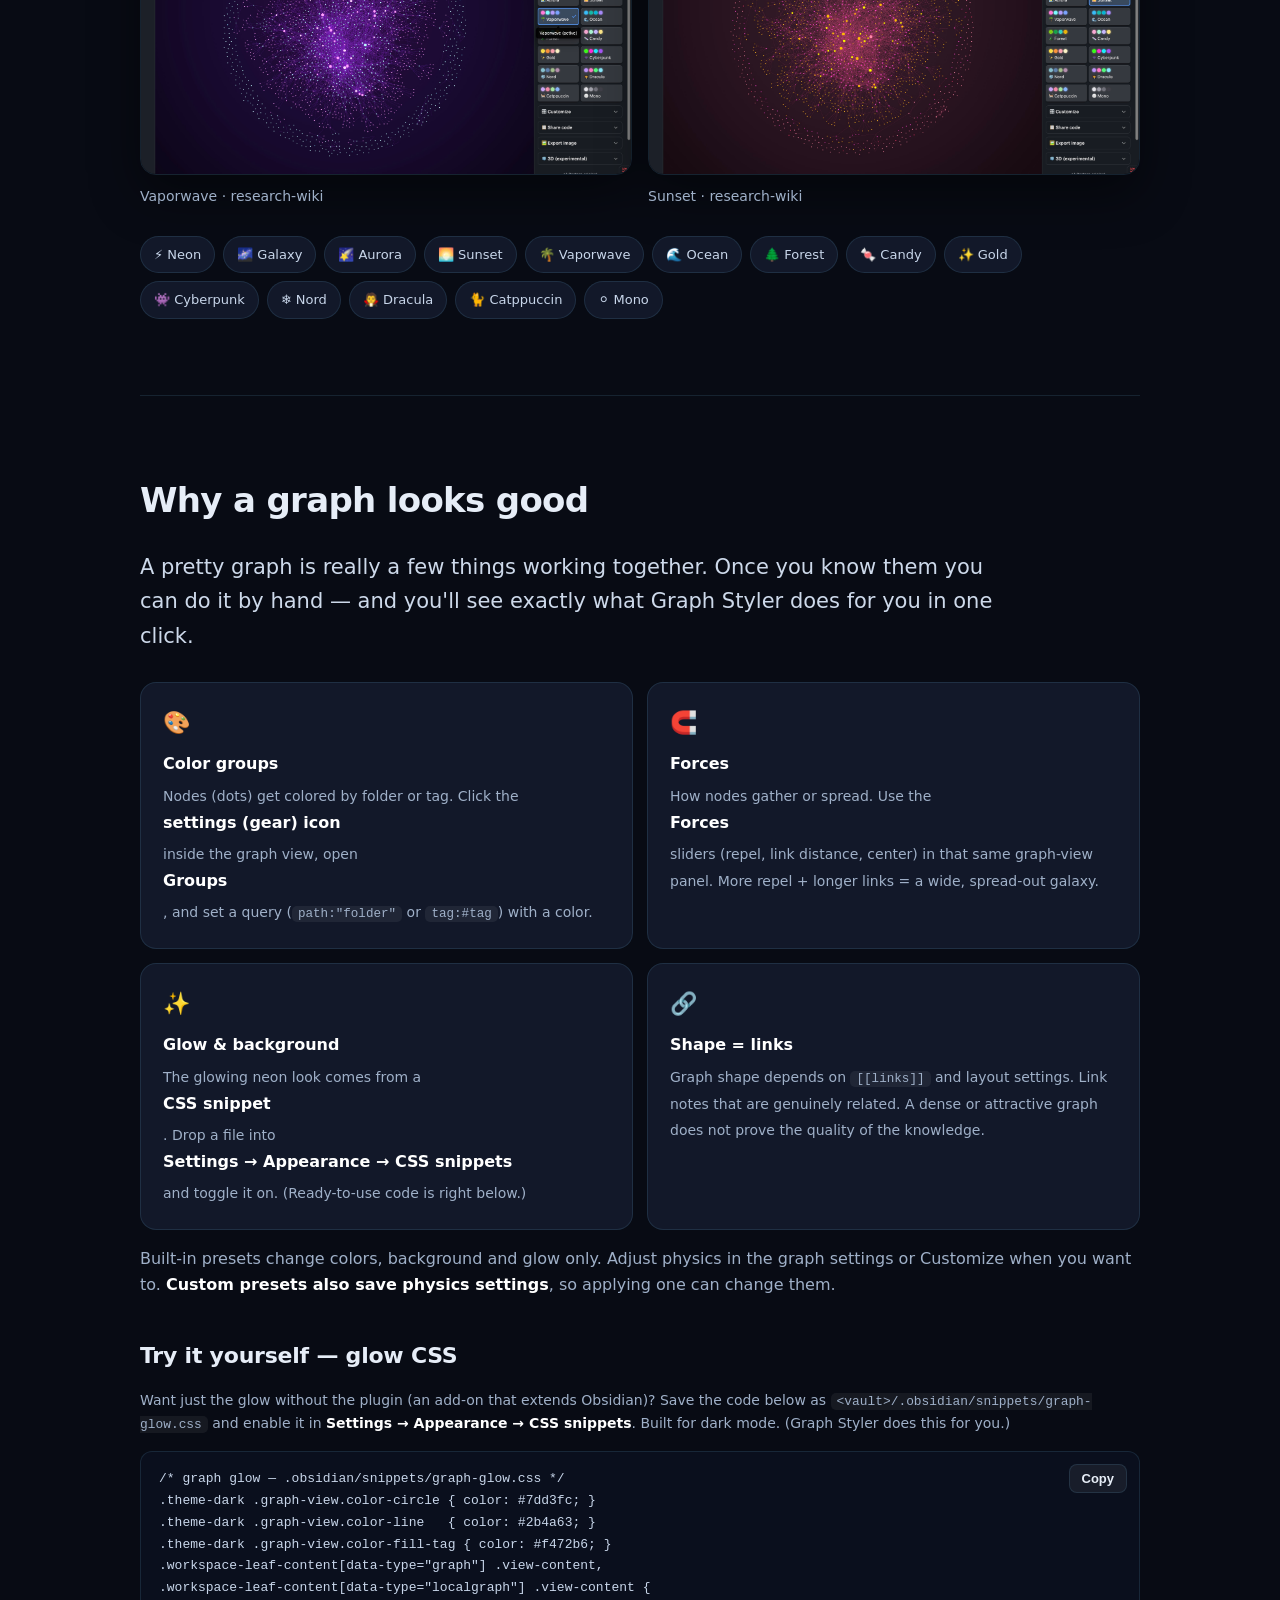
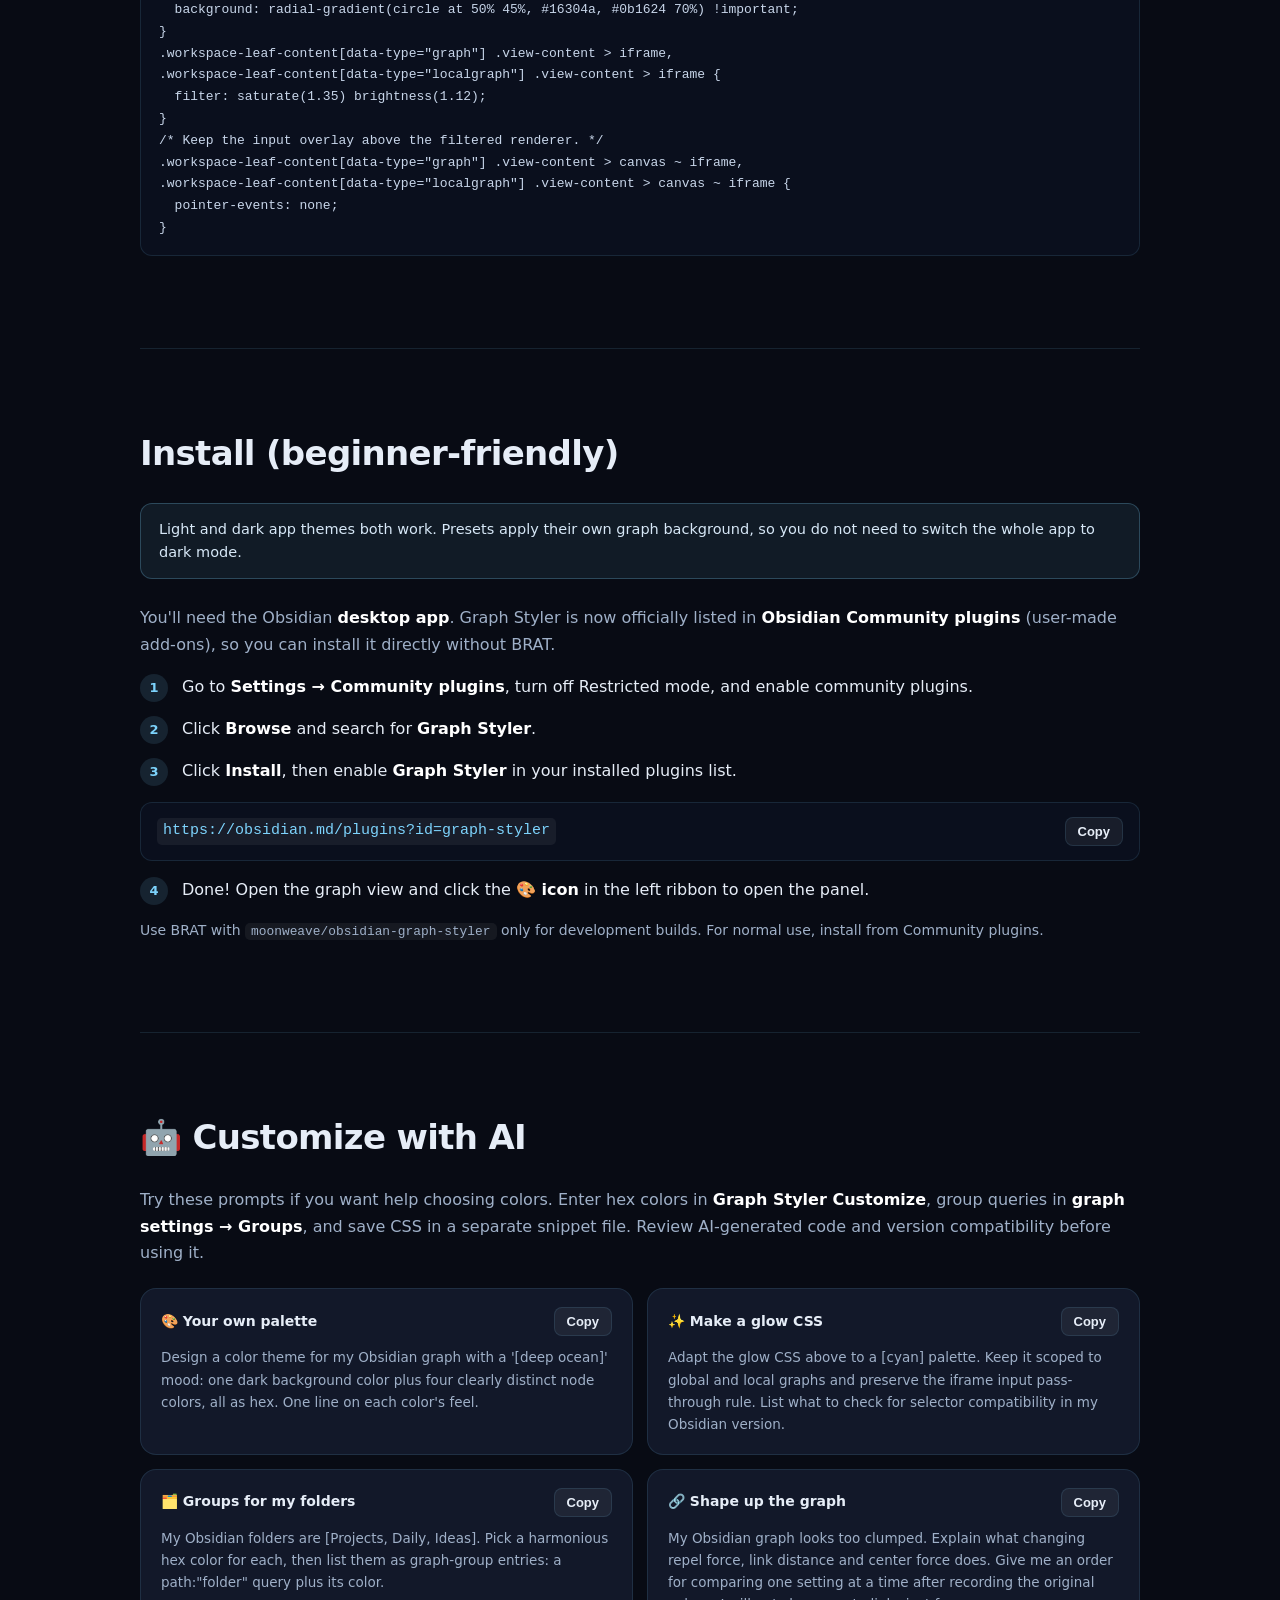
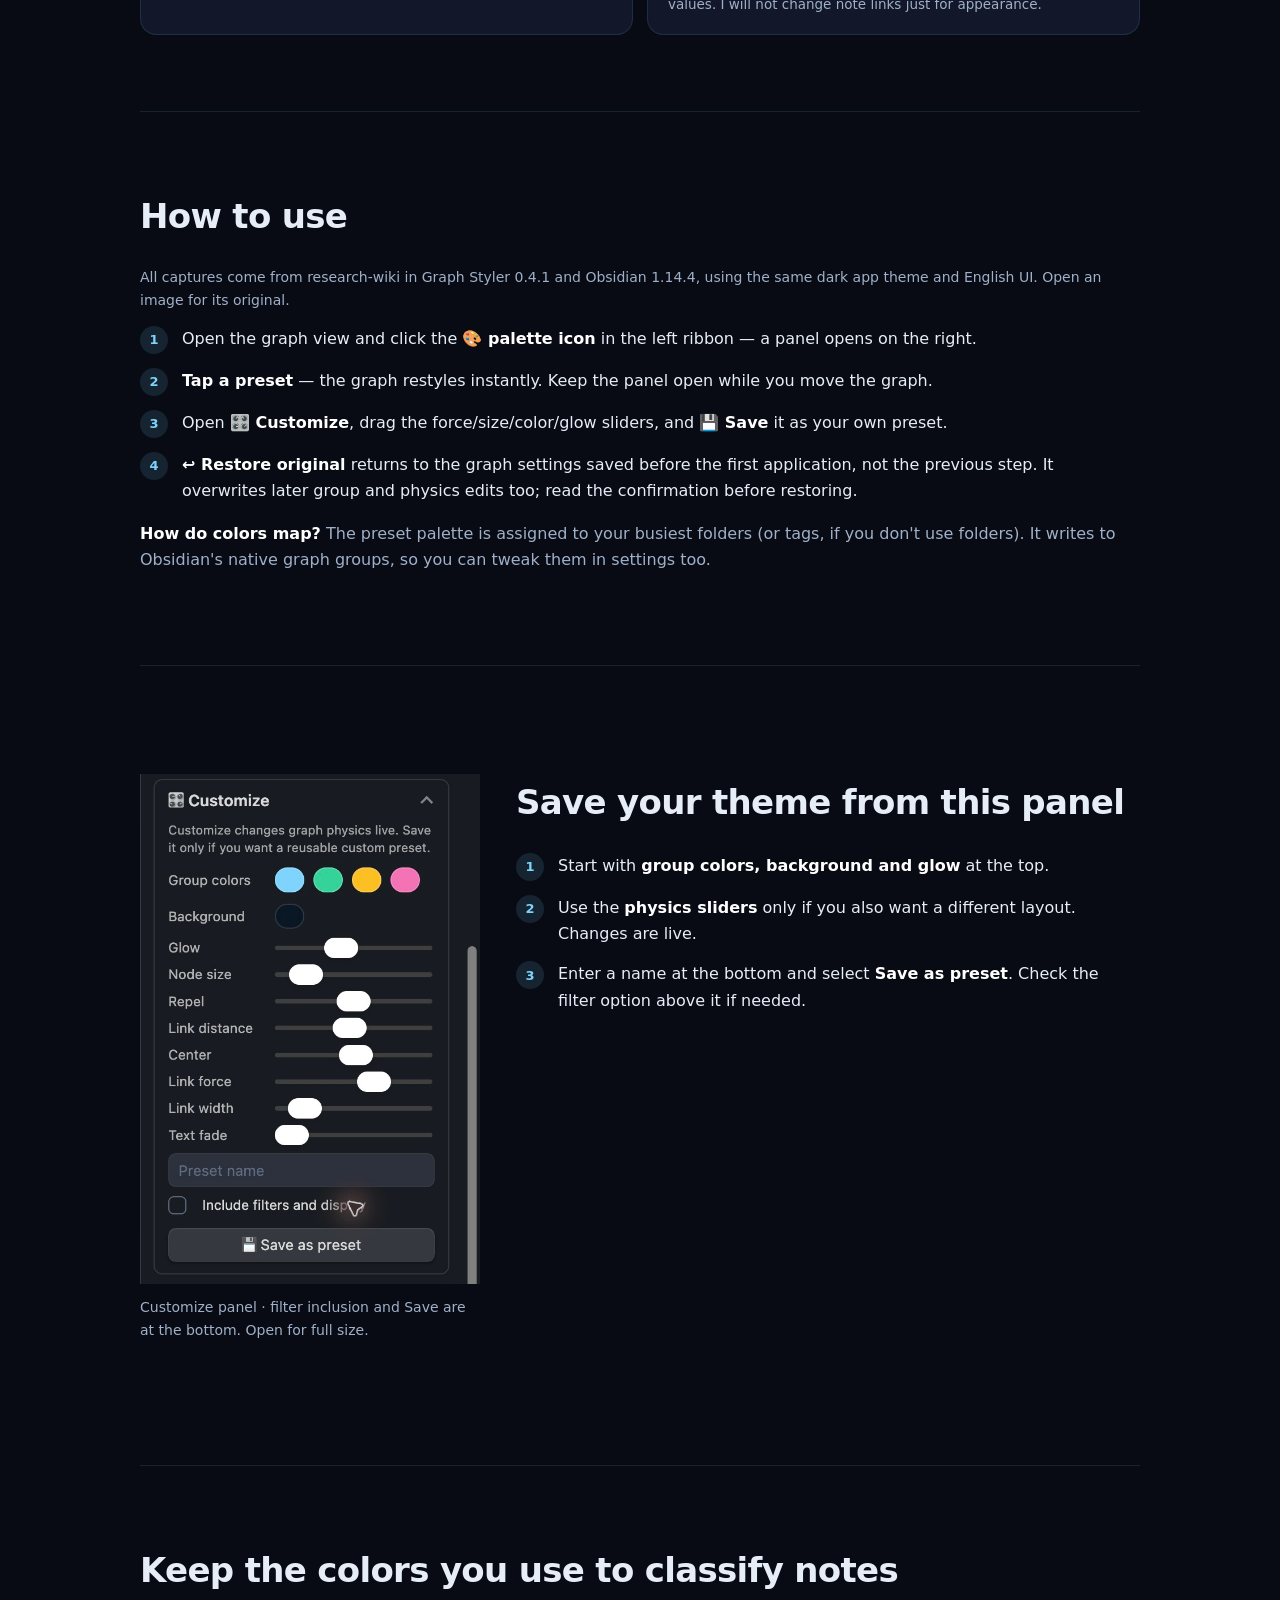
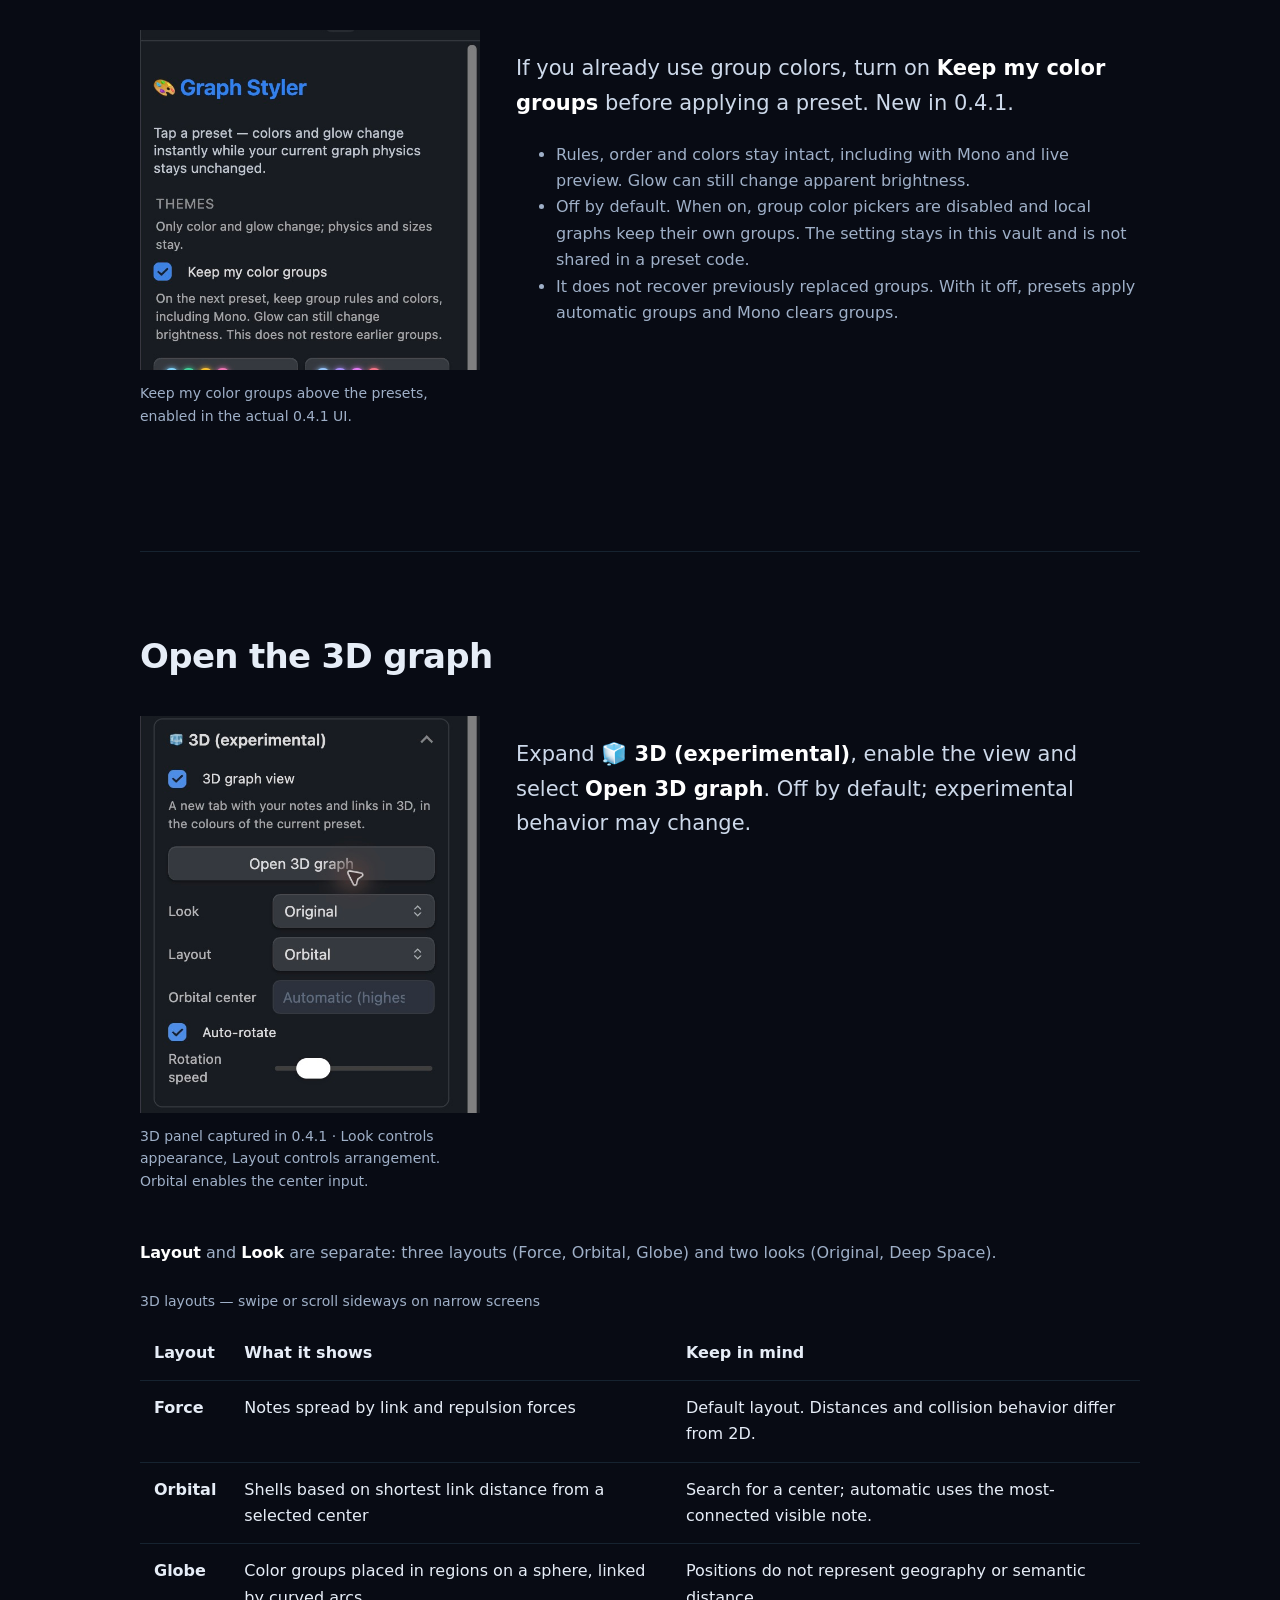
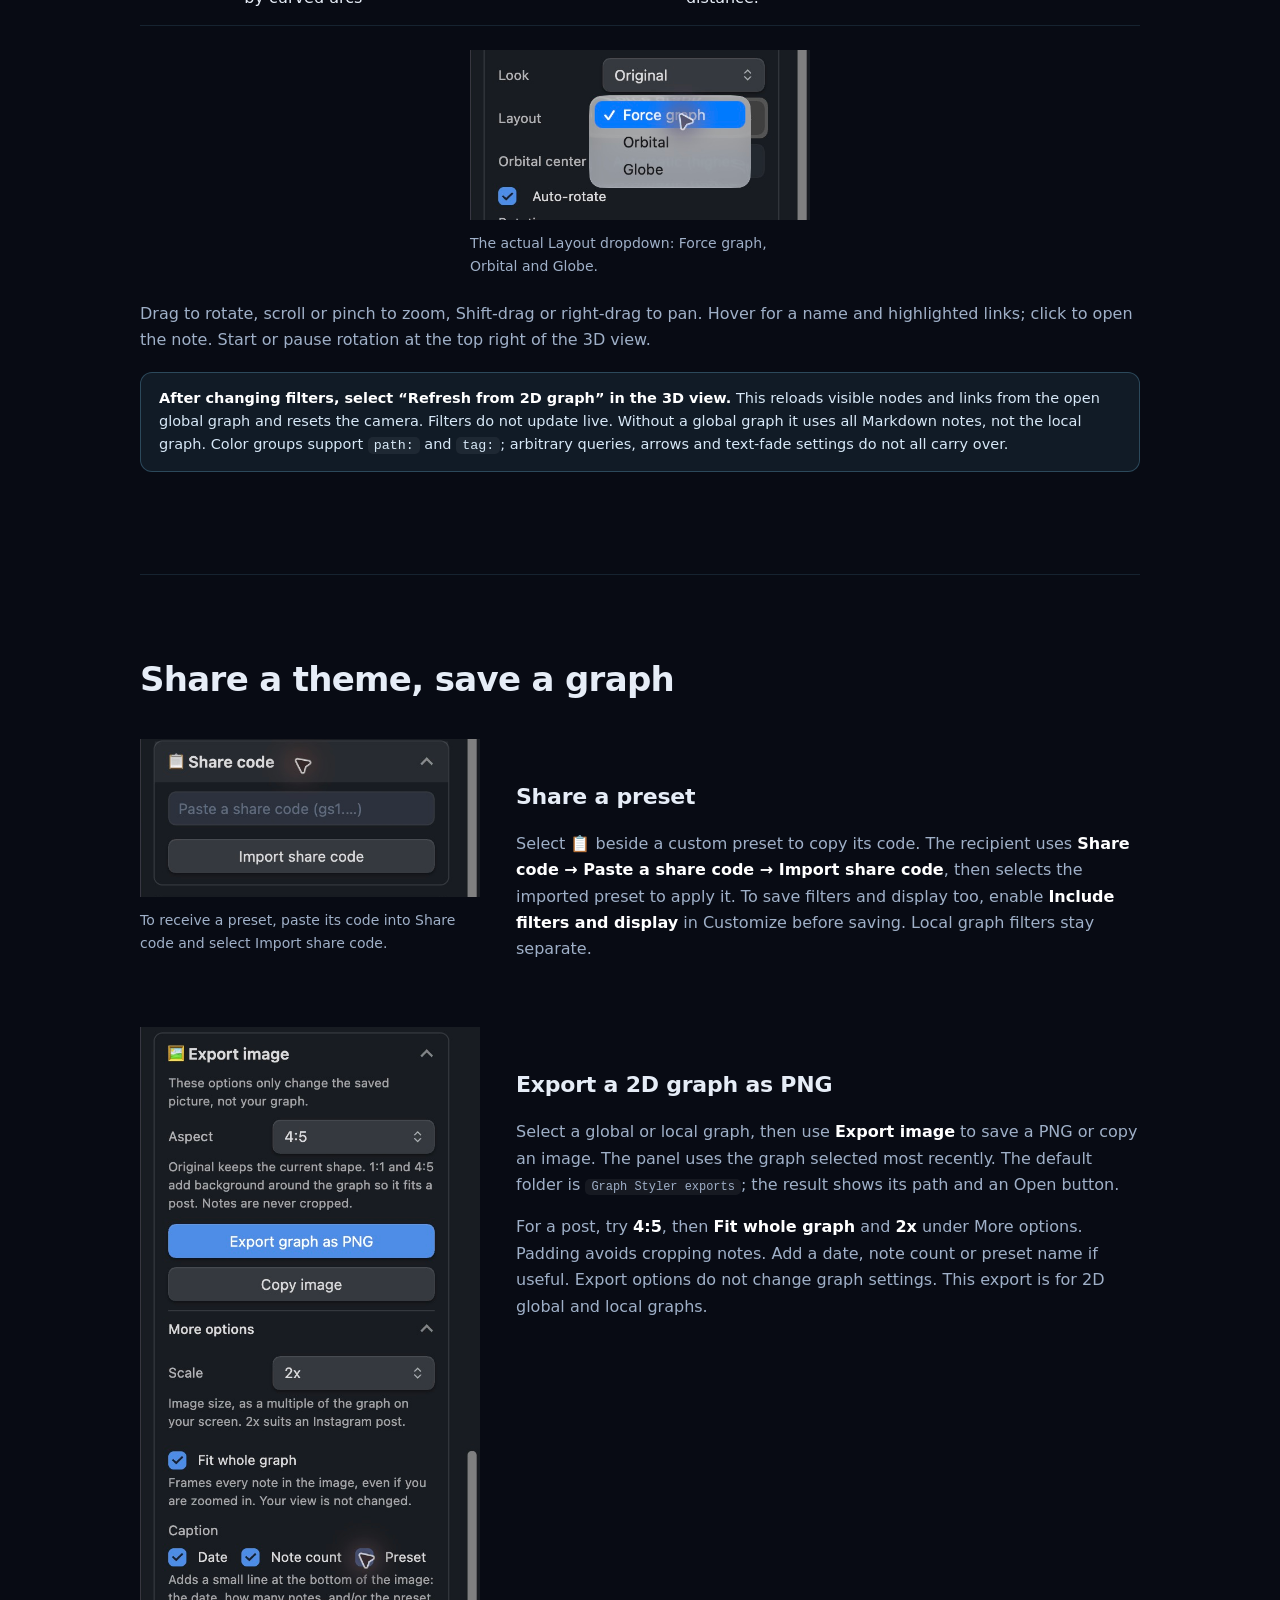
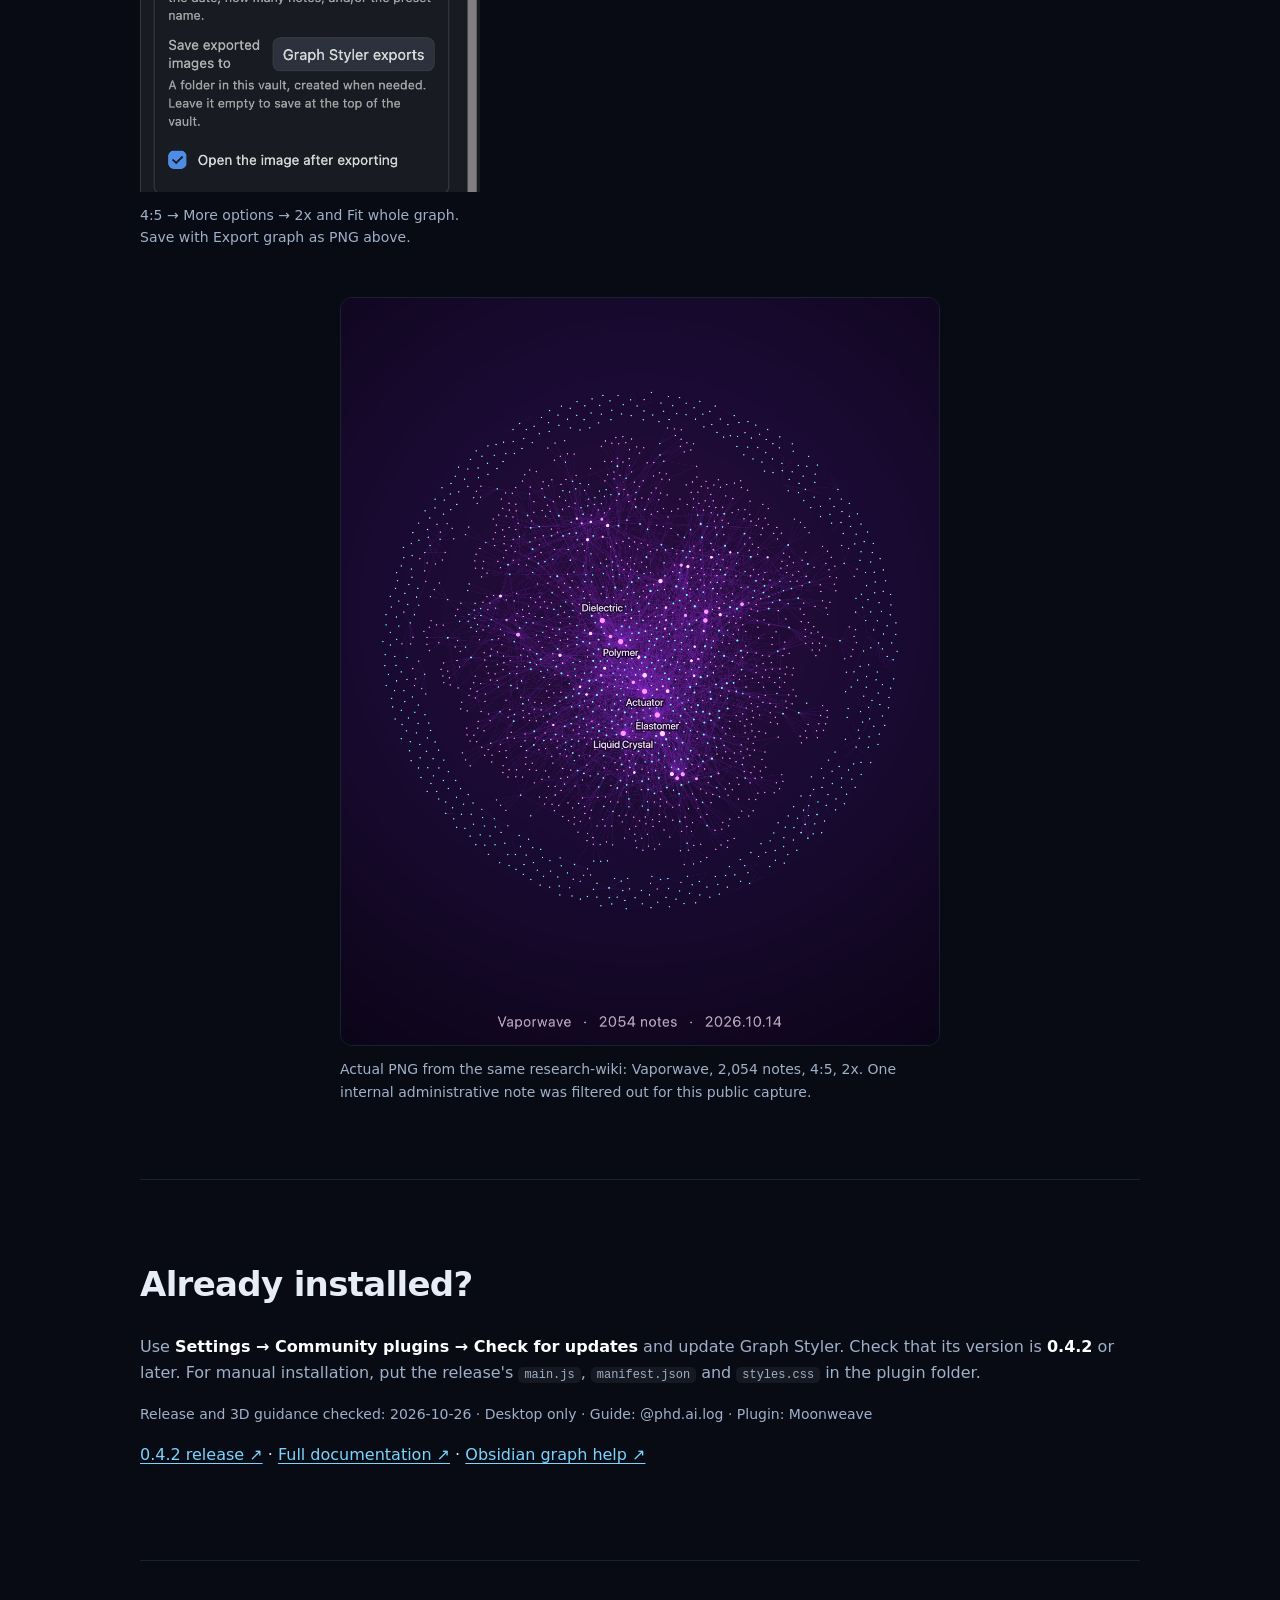
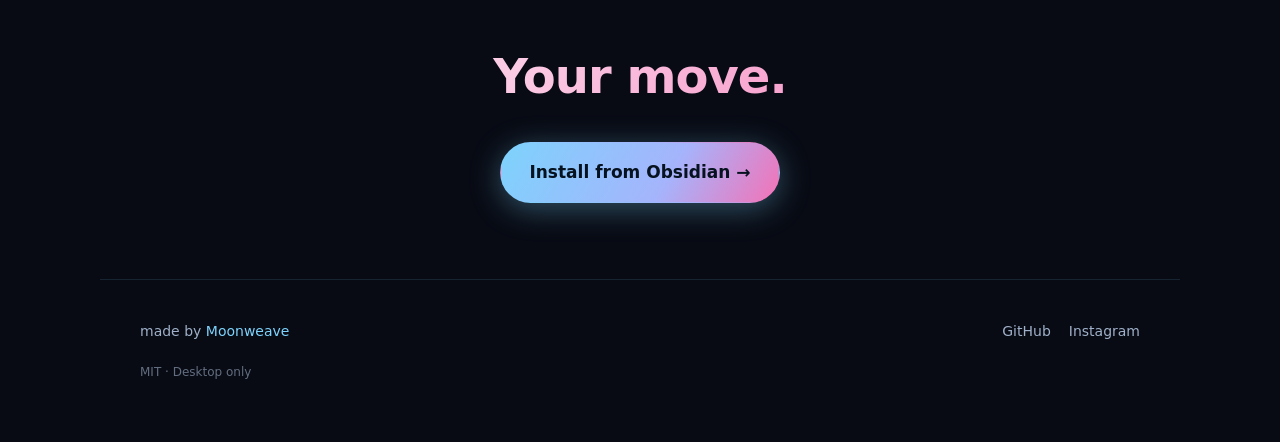
==== commit 791b79be: "공개 가이드의 최신 버전과 3D 새로고침 안내를 맞춘다" ====
--- a/en/index.html
+++ b/en/index.html
@@ -4,7 +4,7 @@
   <meta charset="utf-8">
   <meta name="viewport" content="width=device-width, initial-scale=1">
   <title>Graph Styler — Your Obsidian graph, one click away</title>
-  <meta name="description" content="Graph Styler 0.4.1 guide: themes, color group preservation, experimental 3D, sharing and PNG export.">
+  <meta name="description" content="Graph Styler 0.4.2 guide: themes, color group preservation, experimental 3D, sharing and PNG export.">
   <meta property="og:title" content="Graph Styler">
   <meta property="og:description" content="Themes, your own color groups, experimental 3D and PNG export.">
   <meta property="og:image" content="https://graph-styler.pages.dev/assets/research-041/overview.jpg">
@@ -39,7 +39,7 @@
       <div class="hero-text">
         <h1>Your Obsidian graph,<br>one click away.</h1>
         <p class="lead">Change colors and glow, keep your current physics. No hand-written CSS needed.</p>
-        <p class="muted small">Updated for 0.4.1 · October 14, 2026 · @phd.ai.log</p>
+        <p class="muted small">Updated for 0.4.2 · October 26, 2026 · @phd.ai.log</p>
         <div class="cta">
           <a class="btn primary" href="https://obsidian.md/plugins?id=graph-styler" target="_blank" rel="noopener">Install from Obsidian →</a>
           <a class="btn ghost" href="#usage">See how</a>
@@ -228,7 +228,7 @@
       <div class="visual-step">
         <figure class="ui-shot">
           <a class="ui-panel ui-panel--research-3d" href="../assets/research-041/3d-panel.jpg"><img src="../assets/research-041/3d-panel.jpg" width="3024" height="1898" loading="lazy" alt="Research wiki dark-theme 3D panel with Look, Orbital layout, center and auto-rotate"></a>
-          <figcaption>Current 3D panel · Look controls appearance, Layout controls arrangement. Orbital enables the center input.</figcaption>
+          <figcaption>3D panel captured in 0.4.1 · Look controls appearance, Layout controls arrangement. Orbital enables the center input.</figcaption>
         </figure>
         <div class="visual-copy">
       <p class="big">Expand <b>🧊 3D (experimental)</b>, enable the view and select <b>Open 3D graph</b>. Off by default; experimental behavior may change.</p>
@@ -250,8 +250,8 @@
         <a class="ui-panel ui-panel--research-layout" href="../assets/research-041/3d-layouts.jpg"><img src="../assets/research-041/3d-layouts.jpg" width="3024" height="1898" loading="lazy" alt="Actual Layout dropdown showing Force graph, Orbital and Globe in 0.4.1"></a>
         <figcaption>The actual Layout dropdown: Force graph, Orbital and Globe.</figcaption>
       </figure>
-      <p class="muted">Drag to rotate, scroll or pinch to zoom, Shift-drag or right-drag to pan. Hover for a name and highlighted links; click to open the note. Auto-rotate can be turned off.</p>
-      <p class="tip"><b>Reopen the 3D tab after changing filters.</b> It snapshots visible nodes and links from the open global graph; filters do not update live. Without a global graph it uses all Markdown notes, not the local graph. Color groups support <code>path:</code> and <code>tag:</code>; arbitrary queries, arrows and text-fade settings do not all carry over.</p>
+      <p class="muted">Drag to rotate, scroll or pinch to zoom, Shift-drag or right-drag to pan. Hover for a name and highlighted links; click to open the note. Start or pause rotation at the top right of the 3D view.</p>
+      <p class="tip"><b>After changing filters, select “Refresh from 2D graph” in the 3D view.</b> This reloads visible nodes and links from the open global graph and resets the camera. Filters do not update live. Without a global graph it uses all Markdown notes, not the local graph. Color groups support <code>path:</code> and <code>tag:</code>; arbitrary queries, arrows and text-fade settings do not all carry over.</p>
     </section>
 
     <section id="share-export" class="section">
@@ -284,9 +284,9 @@
     </section>
     <section id="updates" class="section">
       <h2>Already installed?</h2>
-      <p class="muted">Use <b>Settings → Community plugins → Check for updates</b> and update Graph Styler. Check that its version is <b>0.4.1</b>. For manual installation, put the release's <code>main.js</code>, <code>manifest.json</code> and <code>styles.css</code> in the plugin folder.</p>
-      <p class="muted small">Checked: 2026-10-14 · Desktop only · Guide: @phd.ai.log · Plugin: Moonweave</p>
-      <p class="source-links"><a href="https://github.com/moonweave/obsidian-graph-styler/releases/tag/0.4.1">0.4.1 release ↗</a> · <a href="https://github.com/moonweave/obsidian-graph-styler/blob/0.4.1/README.md">Full documentation ↗</a> · <a href="https://obsidian.md/help/plugins/graph">Obsidian graph help ↗</a></p>
+      <p class="muted">Use <b>Settings → Community plugins → Check for updates</b> and update Graph Styler. Check that its version is <b>0.4.2</b> or later. For manual installation, put the release's <code>main.js</code>, <code>manifest.json</code> and <code>styles.css</code> in the plugin folder.</p>
+      <p class="muted small">Release and 3D guidance checked: 2026-10-26 · Desktop only · Guide: @phd.ai.log · Plugin: Moonweave</p>
+      <p class="source-links"><a href="https://github.com/moonweave/obsidian-graph-styler/releases/tag/0.4.2">0.4.2 release ↗</a> · <a href="https://github.com/moonweave/obsidian-graph-styler/blob/0.4.2/README.md">Full documentation ↗</a> · <a href="https://obsidian.md/help/plugins/graph">Obsidian graph help ↗</a></p>
     </section>
     </article>
 
